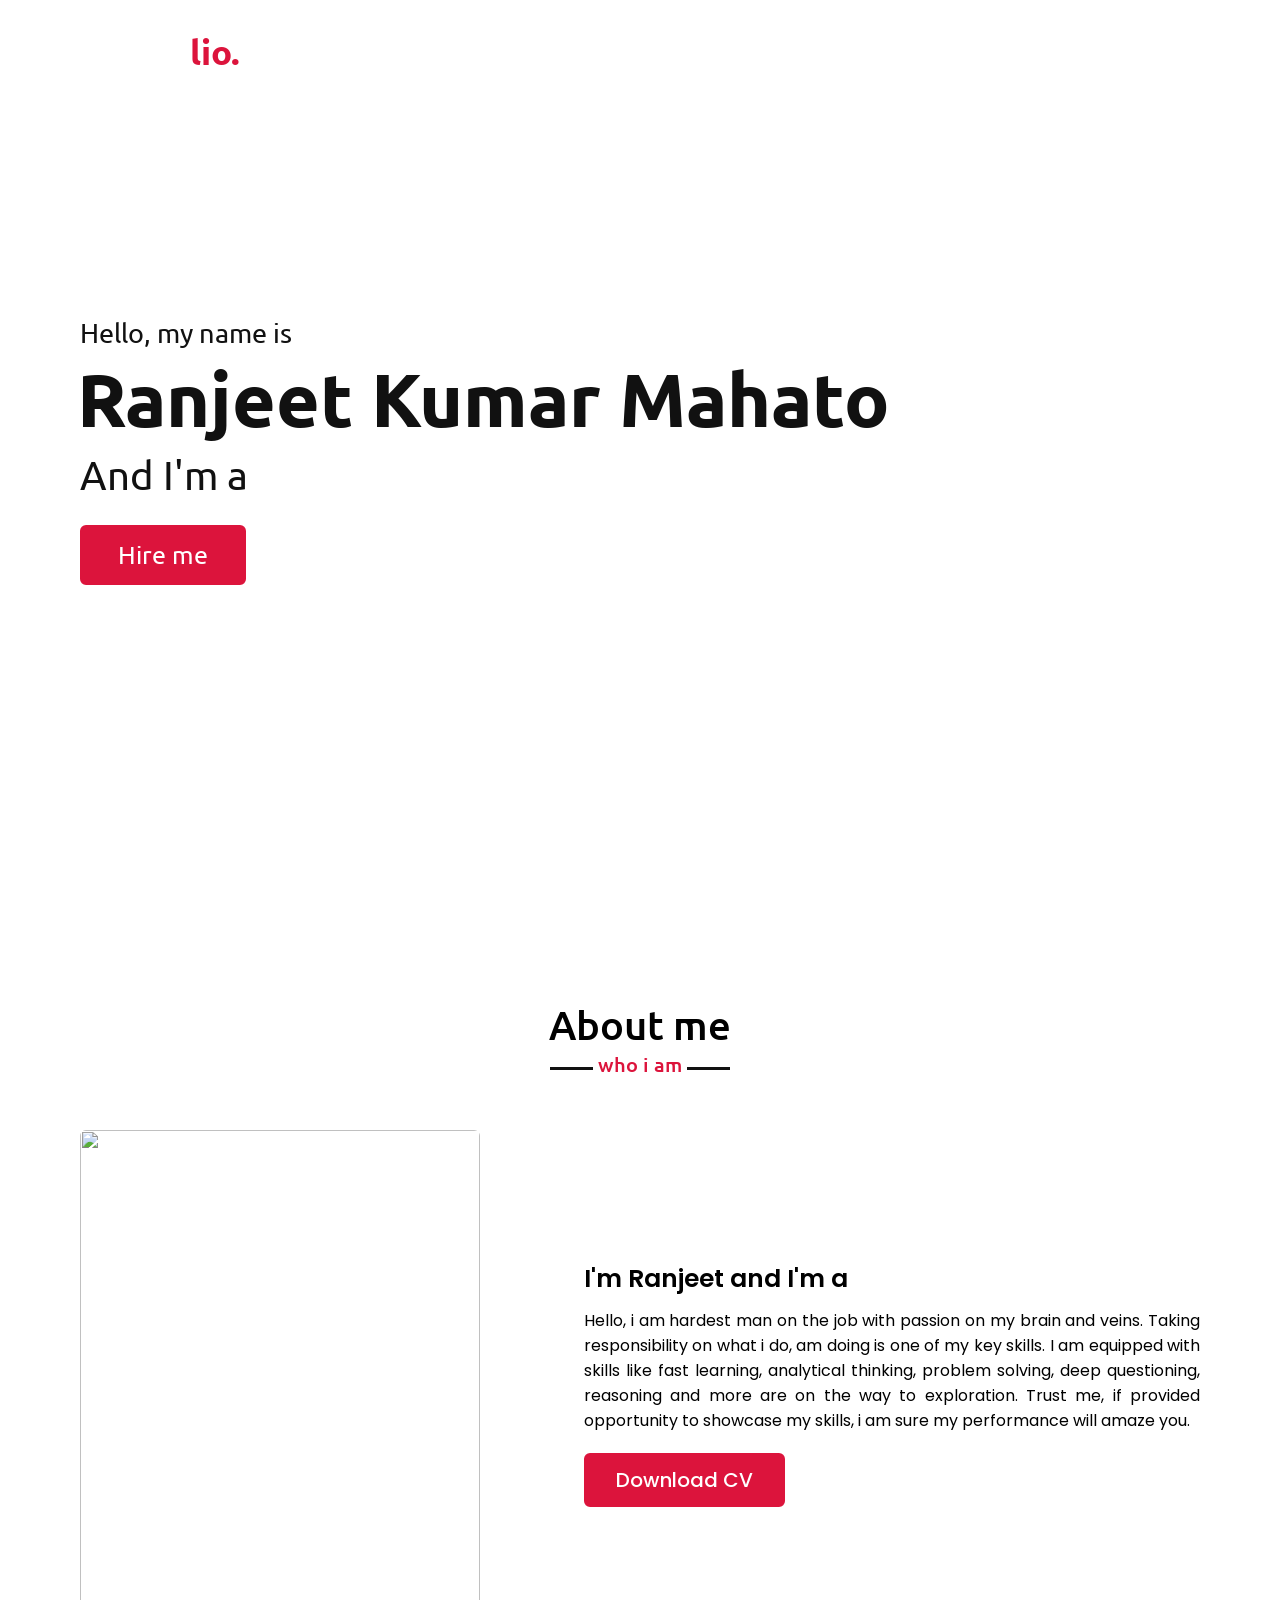
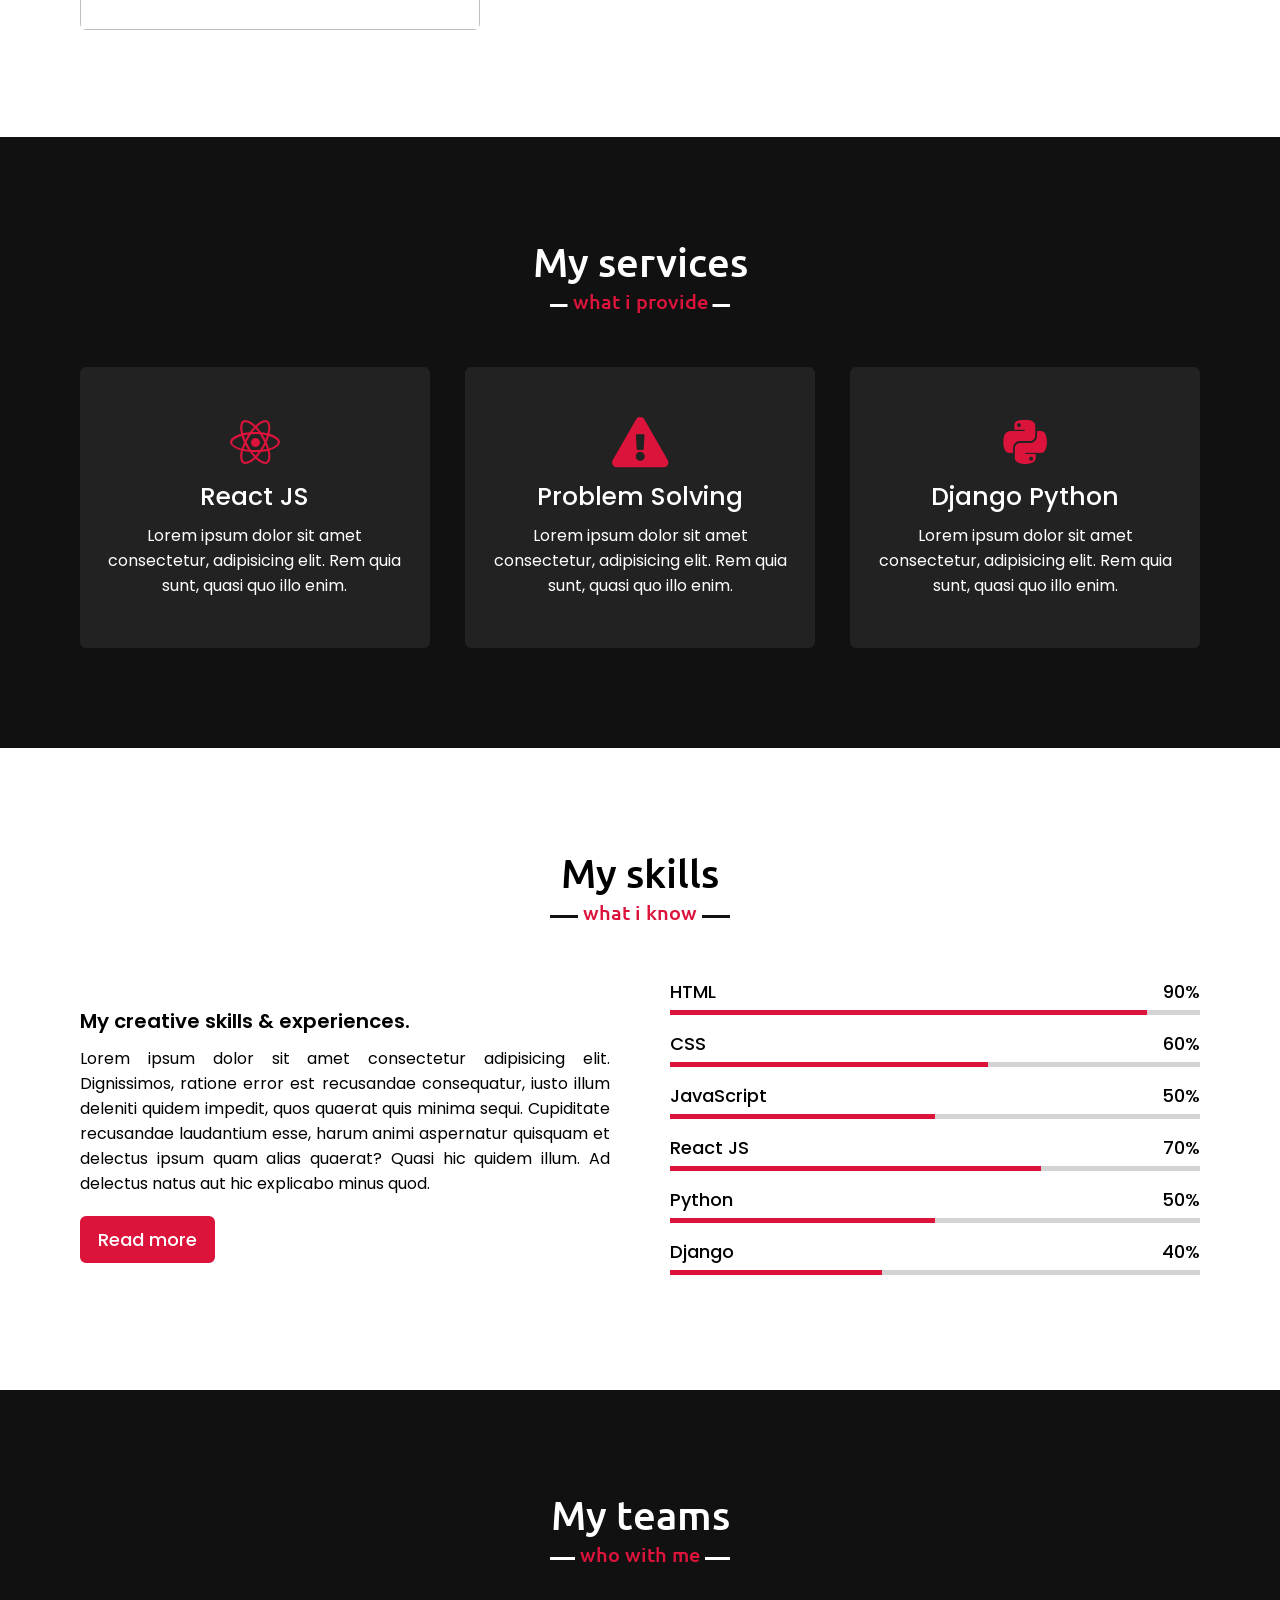
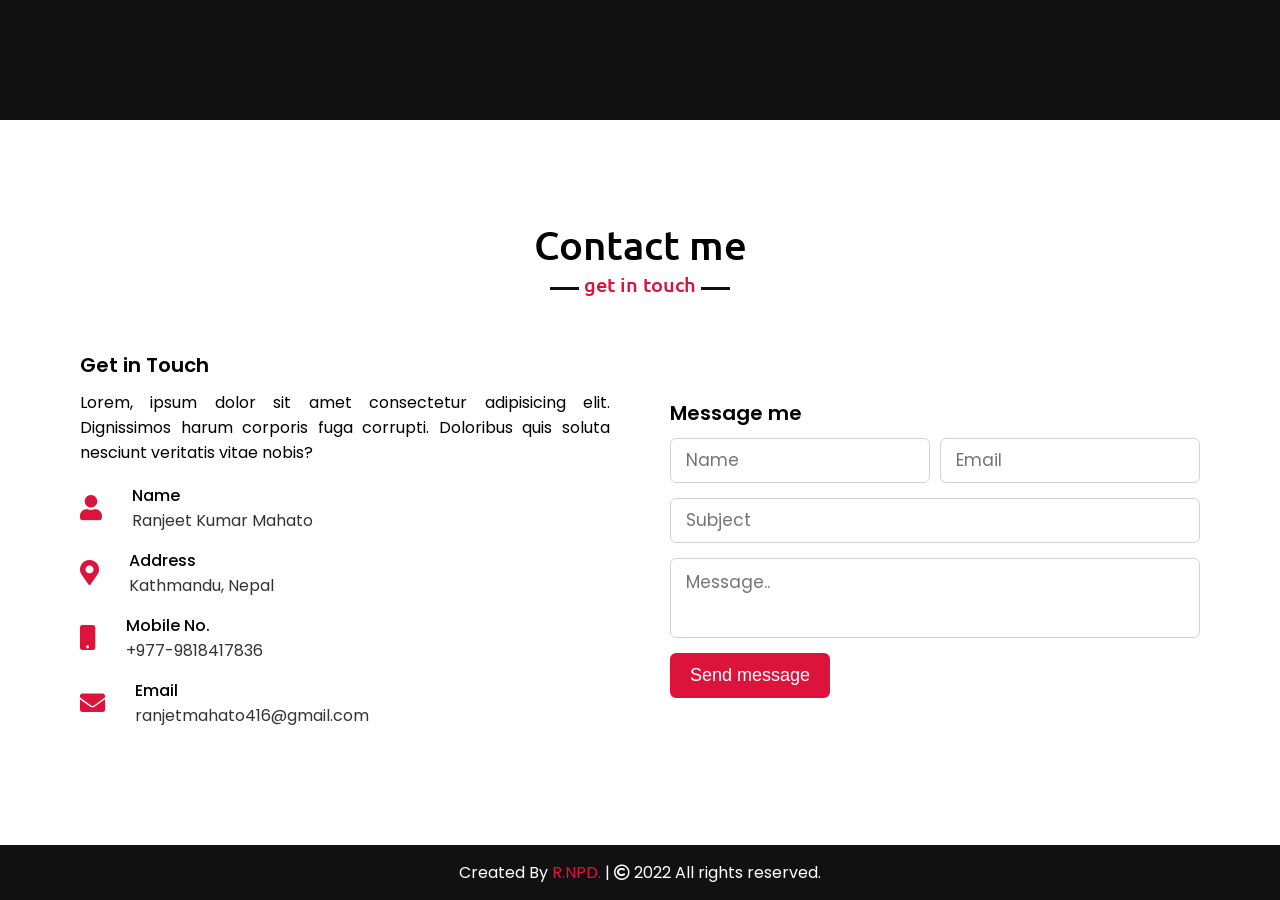
==== index.html @ 806d43e5 "Existing Files" ====
<!DOCTYPE html>
<!-- Created By CodingNepal -->
<html lang="en">
<head>
    <meta charset="UTF-8">
    <meta name="viewport" content="width=device-width, initial-scale=1.0">
    <title>Portfolio</title>
    <link rel="stylesheet" href="style.css">
    <link rel="stylesheet" href="https://cdnjs.cloudflare.com/ajax/libs/font-awesome/5.15.3/css/all.min.css"/>
    <script src="https://code.jquery.com/jquery-3.5.1.min.js"></script>
    <script src="https://cdnjs.cloudflare.com/ajax/libs/typed.js/2.0.11/typed.min.js"></script>
    <script src="https://cdnjs.cloudflare.com/ajax/libs/waypoints/4.0.1/jquery.waypoints.min.js"></script>
    <script src="https://cdnjs.cloudflare.com/ajax/libs/OwlCarousel2/2.3.4/owl.carousel.min.js"></script>
    <link rel="stylesheet" href="https://cdnjs.cloudflare.com/ajax/libs/OwlCarousel2/2.3.4/assets/owl.carousel.min.css"/>

</head>
<body>
    <div class="scroll-up-btn">
        <i class="fas fa-angle-up"></i>
    </div>
    <nav class="navbar">
        <div class="max-width">
            <div class="logo"><a href="#">Portfo<span>lio.</span></a></div>
            <ul class="menu">
                <li><a href="#home" class="menu-btn">Home</a></li>
                <li><a href="#about" class="menu-btn">About</a></li>
                <li><a href="#services" class="menu-btn">Services</a></li>
                <li><a href="#skills" class="menu-btn">Skills</a></li>
                <li><a href="#teams" class="menu-btn">Teams</a></li>
                <li><a href="#contact" class="menu-btn">Contact</a></li>
            </ul>
            <div class="menu-btn">
                <i class="fas fa-bars"></i>
            </div>
        </div>
    </nav>

    <!-- home section start -->
    <section class="home" id="home">
        <div class="max-width">
            <div class="home-content">
                <div class="text-1">Hello, my name is</div>
                <div class="text-2">Ranjeet Kumar Mahato</div>
                <div class="text-3">And I'm a <span class="typing"></span></div>
                <a href="#">Hire me</a>
            </div>
        </div>
    </section>

    <!-- about section start -->
    <section class="about" id="about">
        <div class="max-width">
            <h2 class="title">About me</h2>
            <div class="about-content">
                <div class="column left">
                    <img src="images/profile.JPG" alt="">
                </div>
                <div class="column right">
                    <div class="text">I'm Ranjeet and I'm a <span class="typing-2"></span></div>
                    <p>Hello, i am hardest man on the job with passion on my brain and veins. 
                       Taking responsibility on what i do, am doing is one of my key skills.
                       I am equipped with skills like fast learning, analytical thinking, problem solving, deep questioning, reasoning and more are on the way to exploration.
                       Trust me, if provided opportunity to showcase my skills, i am sure my performance will amaze you.  
                    </p>
                    <a href="#">Download CV</a>
                </div>
            </div>
        </div>
    </section>

    <!-- services section start -->
    <section class="services" id="services">
        <div class="max-width">
            <h2 class="title">My services</h2>
            <div class="serv-content">
                <div class="card">
                    <div class="box">
                        <i class="fab fa-react"></i>
                        <div class="text">React JS</div>
                        <p>Lorem ipsum dolor sit amet consectetur, adipisicing elit. Rem quia sunt, quasi quo illo enim.</p>
                    </div>
                </div>
                <div class="card">
                    <div class="box">
                        <i class="fas fa-exclamation-triangle"></i>
                        <div class="text">Problem Solving</div>
                        <p>Lorem ipsum dolor sit amet consectetur, adipisicing elit. Rem quia sunt, quasi quo illo enim.</p>
                    </div>
                </div>
                <div class="card">
                    <div class="box">
                        <i class="fab fa-python"></i>
                        <div class="text">Django Python</div>
                        <p>Lorem ipsum dolor sit amet consectetur, adipisicing elit. Rem quia sunt, quasi quo illo enim.</p>
                    </div>
                </div>
               </div>
            </div>
        </div>
    </section>

    <!-- skills section start -->
    <section class="skills" id="skills">
        <div class="max-width">
            <h2 class="title">My skills</h2>
            <div class="skills-content">
                <div class="column left">
                    <div class="text">My creative skills & experiences.</div>
                    <p>Lorem ipsum dolor sit amet consectetur adipisicing elit. Dignissimos, ratione error est recusandae consequatur, iusto illum deleniti quidem impedit, quos quaerat quis minima sequi. Cupiditate recusandae laudantium esse, harum animi aspernatur quisquam et delectus ipsum quam alias quaerat? Quasi hic quidem illum. Ad delectus natus aut hic explicabo minus quod.</p>
                    <a href="#">Read more</a>
                </div>
                <div class="column right">
                    <div class="bars">
                        <div class="info">
                            <span>HTML</span>
                            <span>90%</span>
                        </div>
                        <div class="line html"></div>
                    </div>
                    <div class="bars">
                        <div class="info">
                            <span>CSS</span>
                            <span>60%</span>
                        </div>
                        <div class="line css"></div>
                    </div>
                    <div class="bars">
                        <div class="info">
                            <span>JavaScript</span>
                            <span>50%</span>
                        </div>
                        <div class="line js"></div>
                    </div>
                    <div class="bars">
                        <div class="info">
                            <span>React JS</span>
                            <span>70%</span>
                        </div>
                        <div class="line react"></div>
                    </div>
                    <div class="bars">
                        <div class="info">
                            <span>Python</span>
                            <span>50%</span>
                        </div>
                        <div class="line python"></div>
                    </div>
                    <div class="bars">
                        <div class="info">
                            <span>Django</span>
                            <span>40%</span>
                        </div>
                        <div class="line django"></div>
                    </div>
                </div>
            </div>
        </div>
    </section>

    <!-- teams section start -->
    <section class="teams" id="teams">
        <div class="max-width">
            <h2 class="title">My teams</h2>
            <div class="carousel owl-carousel">
                <div class="card">
                    <div class="box">
                        <img src="images/parashar.JPG" alt="">
                        <div class="text">Parashar Baral</div>
                        <p>Lorem ipsum dolor sit amet consectetur adipisicing elit.</p>
                    </div>
                </div>
                <div class="card">
                    <div class="box">
                        <img src="images/anjal.JPG" alt="">
                        <div class="text">Anjal Thapa</div>
                        <p>Lorem ipsum dolor sit amet consectetur adipisicing elit.</p>
                    </div>
                </div>
                <div class="card">
                    <div class="box">
                        <img src="images/tiku.JPG" alt="">
                        <div class="text">Tikaram Acharya</div>
                        <p>Lorem ipsum dolor sit amet consectetur adipisicing elit.</p>
                    </div>
                </div>
                <div class="card">
                    <div class="box">
                        <img src="images/rajish.JPG" alt="">
                        <div class="text">Rajish Maharjan</div>
                        <p>Lorem ipsum dolor sit amet consectetur adipisicing elit.</p>
                    </div>
                </div>
                <div class="card">
                    <div class="box">
                        <img src="images/ashmita.png" alt="">
                        <div class="text">Ashmita Thapa</div>
                        <p>Lorem ipsum dolor sit amet consectetur adipisicing elit.</p>
                    </div>
                </div>
                <div class="card">
                    <div class="box">
                        <img src="images/sabina.JPG" alt="">
                        <div class="text">Sabina Kumari Karki</div>
                        <p>Lorem ipsum dolor sit amet consectetur adipisicing elit.</p>
                    </div>
                </div>
                <div class="card">
                    <div class="box">
                        <img src="images/rishek.PNG" alt="">
                        <div class="text">Rishek pandey</div>
                        <p>Lorem ipsum dolor sit amet consectetur adipisicing elit.</p>
                    </div>
                </div>
                <div class="card">
                    <div class="box">
                        <img src="images/prashant.jpg" alt="">
                        <div class="text">Prashant Shrestha</div>
                        <p>Lorem ipsum dolor sit amet consectetur adipisicing elit.</p>
                    </div>
                </div>
            </div>
        </div>
    </section>

    <!-- contact section start -->
    <section class="contact" id="contact">
        <div class="max-width">
            <h2 class="title">Contact me</h2>
            <div class="contact-content">
                <div class="column left">
                    <div class="text">Get in Touch</div>
                    <p>Lorem, ipsum dolor sit amet consectetur adipisicing elit. Dignissimos harum corporis fuga corrupti. Doloribus quis soluta nesciunt veritatis vitae nobis?</p>
                    <div class="icons">
                        <div class="row">
                            <i class="fas fa-user"></i>
                            <div class="info">
                                <div class="head">Name</div>
                                <div class="sub-title">Ranjeet Kumar Mahato</div>
                            </div>
                        </div>
                        <div class="row">
                            <i class="fas fa-map-marker-alt"></i>
                            <div class="info">
                                <div class="head">Address</div>
                                <div class="sub-title">Kathmandu, Nepal</div>
                            </div>
                        </div>
                        <div class="row">
                            <i class="fas fa-mobile"></i>
                            <div class="info">
                                <div class="head">Mobile No.</div>
                                <div class="sub-title">+977-9818417836</div>
                            </div>
                        </div>
                        <div class="row">
                            <i class="fas fa-envelope"></i>
                            <div class="info">
                                <div class="head">Email</div>
                                <div class="sub-title">ranjetmahato416@gmail.com</div>
                            </div>
                        </div>
                    </div>
                </div>
                <div class="column right">
                    <div class="text">Message me</div>
                    <form action="#">
                        <div class="fields">
                            <div class="field name">
                                <input type="text" placeholder="Name" required>
                            </div>
                            <div class="field email">
                                <input type="email" placeholder="Email" required>
                            </div>
                        </div>
                        <div class="field">
                            <input type="text" placeholder="Subject" required>
                        </div>
                        <div class="field textarea">
                            <textarea cols="30" rows="10" placeholder="Message.." required></textarea>
                        </div>
                        <div class="button-area">
                            <button type="submit">Send message</button>
                        </div>
                    </form>
                </div>
            </div>
        </div>
    </section>

    <!-- footer section start -->
    <footer>
        <span>Created By <a href="https://github.com/ranjetmahato416?tab=repositories">R.NPD.</a> | <span class="far fa-copyright"></span> 2022 All rights reserved.</span>
    </footer>

    <script src="script.js"></script>
</body>
</html>
---- style.css ----
/*  import google fonts */
@import url('https://fonts.googleapis.com/css2?family=Poppins:wght@400;500;600;700&family=Ubuntu:wght@400;500;700&display=swap');

*{
    margin: 0;
    padding: 0;
    box-sizing: border-box;
    text-decoration: none;
}
html{
    scroll-behavior: smooth;
}

/* custom scroll bar */
::-webkit-scrollbar {
    width: 10px;
}
::-webkit-scrollbar-track {
    background: #f1f1f1;
}
::-webkit-scrollbar-thumb {
    background: #888;
}

::-webkit-scrollbar-thumb:hover {
    background: #555;
}

/* all similar content styling codes */
section{
    padding: 100px 0;
}
.max-width{
    max-width: 1300px;
    padding: 0 80px;
    margin: auto;
}
.about, .services, .skills, .teams, .contact, footer{
    font-family: 'Poppins', sans-serif;
}
.about .about-content,
.services .serv-content,
.skills .skills-content,
.contact .contact-content{
    display: flex;
    flex-wrap: wrap;
    align-items: center;
    justify-content: space-between;
}
section .title{
    position: relative;
    text-align: center;
    font-size: 40px;
    font-weight: 500;
    margin-bottom: 60px;
    padding-bottom: 20px;
    font-family: 'Ubuntu', sans-serif;
}
section .title::before{
    content: "";
    position: absolute;
    bottom: 0px;
    left: 50%;
    width: 180px;
    height: 3px;
    background: #111;
    transform: translateX(-50%);
}
section .title::after{
    position: absolute;
    bottom: -8px;
    left: 50%;
    font-size: 20px;
    color: crimson;
    padding: 0 5px;
    background: #fff;
    transform: translateX(-50%);
}

/* navbar styling */
.navbar{
    position: fixed;
    width: 100%;
    z-index: 999;
    padding: 30px 0;
    font-family: 'Ubuntu', sans-serif;
    transition: all 0.3s ease;
}
.navbar.sticky{
    padding: 15px 0;
    background: crimson;
}
.navbar .max-width{
    display: flex;
    align-items: center;
    justify-content: space-between;
}
.navbar .logo a{
    color: #fff;
    font-size: 35px;
    font-weight: 600;
}
.navbar .logo a span{
    color: crimson;
    transition: all 0.3s ease;
}
.navbar.sticky .logo a span{
    color: #fff;
}
.navbar .menu li{
    list-style: none;
    display: inline-block;
}
.navbar .menu li a{
    display: block;
    color: #fff;
    font-size: 18px;
    font-weight: 500;
    margin-left: 25px;
    transition: color 0.3s ease;
}
.navbar .menu li a:hover{
    color: crimson;
}
.navbar.sticky .menu li a:hover{
    color: #fff;
}

/* menu btn styling */
.menu-btn{
    color: #fff;
    font-size: 23px;
    cursor: pointer;
    display: none;
}
.scroll-up-btn{
    position: fixed;
    height: 45px;
    width: 42px;
    background: crimson;
    right: 30px;
    bottom: 10px;
    text-align: center;
    line-height: 45px;
    color: #fff;
    z-index: 9999;
    font-size: 30px;
    border-radius: 6px;
    border-bottom-width: 2px;
    cursor: pointer;
    opacity: 0;
    pointer-events: none;
    transition: all 0.3s ease;
}
.scroll-up-btn.show{
    bottom: 30px;
    opacity: 1;
    pointer-events: auto;
}
.scroll-up-btn:hover{
    filter: brightness(90%);
}


/* home section styling */
.home{
    display: flex;
    background: url("images/cover.jpg") no-repeat center;
    height: 100vh;
    color: #fff;
    min-height: 500px;
    background-size: cover;
    background-attachment: fixed;
    font-family: 'Ubuntu', sans-serif;
}
.home .max-width{
  width: 100%;
  display: flex;
}
.home .max-width .row{
  margin-right: 0;
}
.home .home-content .text-1{
    font-size: 27px;
    color: #111;
}
.home .home-content .text-2{
    font-size: 75px;
    font-weight: 600;
    margin-left: -3px;
    color: #111;
}
.home .home-content .text-3{
    font-size: 40px;
    margin: 5px 0;
    color: #111;
}
.home .home-content .text-3 span{
    color: crimson;
    font-weight: 500;
}
.home .home-content a{
    display: inline-block;
    background: crimson;
    color: #fff;
    font-size: 25px;
    padding: 12px 36px;
    margin-top: 20px;
    font-weight: 400;
    border-radius: 6px;
    border: 2px solid crimson;
    transition: all 0.3s ease;
}
.home .home-content a:hover{
    color: crimson;
    background: none;
}

/* about section styling */
.about .title::after{
    content: "who i am";
}
.about .about-content .left{
    width: 45%;
}
.about .about-content .left img{
    height: 500px;
    width: 400px;
    object-fit: cover;
    border-radius: 6px;
}
.about .about-content .right{
    width: 55%;
}
.about .about-content .right .text{
    font-size: 25px;
    font-weight: 600;
    margin-bottom: 10px;
}
.about .about-content .right .text span{
    color: crimson;
}
.about .about-content .right p{
    text-align: justify;
}
.about .about-content .right a{
    display: inline-block;
    background: crimson;
    color: #fff;
    font-size: 20px;
    font-weight: 500;
    padding: 10px 30px;
    margin-top: 20px;
    border-radius: 6px;
    border: 2px solid crimson;
    transition: all 0.3s ease;
}
.about .about-content .right a:hover{
    color: crimson;
    background: none;
}

/* services section styling */
.services, .teams{
    color:#fff;
    background: #111;
}
.services .title::before,
.teams .title::before{
    background: #fff;
}
.services .title::after,
.teams .title::after{
    background: #111;
    content: "what i provide";
}
.services .serv-content .card{
    width: calc(33% - 20px);
    background: #222;
    text-align: center;
    border-radius: 6px;
    padding: 50px 25px;
    cursor: pointer;
    transition: all 0.3s ease;
}
.services .serv-content .card:hover{
    background: crimson;
}
.services .serv-content .card .box{
    transition: all 0.3s ease;
}
.services .serv-content .card:hover .box{
    transform: scale(1.05);
}
.services .serv-content .card i{
    font-size: 50px;
    color: crimson;
    transition: color 0.3s ease;
}
.services .serv-content .card:hover i{
    color: #fff;
}
.services .serv-content .card .text{
    font-size: 25px;
    font-weight: 500;
    margin: 10px 0 7px 0;
}

/* skills section styling */

.skills .title::after{
    content: "what i know";
}
.skills .skills-content .column{
    width: calc(50% - 30px);
}
.skills .skills-content .left .text{
    font-size: 20px;
    font-weight: 600;
    margin-bottom: 10px;
}
.skills .skills-content .left p{
    text-align: justify;
}
.skills .skills-content .left a{
    display: inline-block;
    background: crimson;
    color: #fff;
    font-size: 18px;
    font-weight: 500;
    padding: 8px 16px;
    margin-top: 20px;
    border-radius: 6px;
    border: 2px solid crimson;
    transition: all 0.3s ease;
}
.skills .skills-content .left a:hover{
    color: crimson;
    background: none;
}
.skills .skills-content .right .bars{
    margin-bottom: 15px;
}
.skills .skills-content .right .info{
    display: flex;
    margin-bottom: 5px;
    align-items: center;
    justify-content: space-between;
}
.skills .skills-content .right span{
    font-weight: 500;
    font-size: 18px;
}
.skills .skills-content .right .line{
    height: 5px;
    width: 100%;
    background: lightgrey;
    position: relative;
}
.skills .skills-content .right .line::before{
    content: "";
    position: absolute;
    height: 100%;
    left: 0;
    top: 0;
    background: crimson;
}
.skills-content .right .html::before{
    width: 90%;
}
.skills-content .right .css::before{
    width: 60%;
}
.skills-content .right .js::before{
    width: 50%;
}
.skills-content .right .react::before{
    width: 70%;
}
.skills-content .right .python::before{
    width: 50%;
}
.skills-content .right .django::before{
    width: 40%;
}

/* teams section styling */
.teams .title::after{
    content: "who with me";
}
.teams .carousel .card{
    background: #222;
    border-radius: 6px;
    padding: 25px 35px;
    text-align: center;
    overflow: hidden;
    transition: all 0.3s ease;
}
.teams .carousel .card:hover{
    background: crimson;
}
.teams .carousel .card .box{
    display: flex;
    flex-direction: column;
    align-items: center;
    justify-content: center;
    transition: all 0.3s ease;
}
.teams .carousel .card:hover .box{
    transform: scale(1.05);
}
.teams .carousel .card .text{
    font-size: 25px;
    font-weight: 500;
    margin: 10px 0 7px 0;
}
.teams .carousel .card img{
    height: 150px;
    width: 150px;
    object-fit: cover;
    border-radius: 50%;
    border: 5px solid crimson;
    transition: all 0.3s ease;
}
.teams .carousel .card:hover img{
    border-color: #fff;
}
.owl-dots{
    text-align: center;
    margin-top: 20px;
}
.owl-dot{
    height: 13px;
    width: 13px;
    margin: 0 5px;
    outline: none!important;
    border-radius: 50%;
    border: 2px solid crimson!important;
    transition: all 0.3s ease;
}
.owl-dot.active{
    width: 35px;
    border-radius: 14px;
}
.owl-dot.active,
.owl-dot:hover{
    background: crimson!important;
}

/* contact section styling */
.contact .title::after{
    content: "get in touch";
}
.contact .contact-content .column{
    width: calc(50% - 30px);
}
.contact .contact-content .text{
    font-size: 20px;
    font-weight: 600;
    margin-bottom: 10px;
}
.contact .contact-content .left p{
    text-align: justify;
}
.contact .contact-content .left .icons{
    margin: 10px 0;
}
.contact .contact-content .row{
    display: flex;
    height: 65px;
    align-items: center;
}
.contact .contact-content .row .info{
    margin-left: 30px;
}
.contact .contact-content .row i{
    font-size: 25px;
    color: crimson;
}
.contact .contact-content .info .head{
    font-weight: 500;
}
.contact .contact-content .info .sub-title{
    color: #333;
}
.contact .right form .fields{
    display: flex;
}
.contact .right form .field,
.contact .right form .fields .field{
    height: 45px;
    width: 100%;
    margin-bottom: 15px;
}
.contact .right form .textarea{
    height: 80px;
    width: 100%;
}
.contact .right form .name{
    margin-right: 10px;
}
.contact .right form .field input,
.contact .right form .textarea textarea{
    height: 100%;
    width: 100%;
    border: 1px solid lightgrey;
    border-radius: 6px;
    outline: none;
    padding: 0 15px;
    font-size: 17px;
    font-family: 'Poppins', sans-serif;
    transition: all 0.3s ease;
}
.contact .right form .field input:focus,
.contact .right form .textarea textarea:focus{
    border-color: #b3b3b3;
}
.contact .right form .textarea textarea{
  padding-top: 10px;
  resize: none;
}
.contact .right form .button-area{
  display: flex;
  align-items: center;
}
.right form .button-area button{
  color: #fff;
  display: block;
  width: 160px!important;
  height: 45px;
  outline: none;
  font-size: 18px;
  font-weight: 500;
  border-radius: 6px;
  cursor: pointer;
  flex-wrap: nowrap;
  background: crimson;
  border: 2px solid crimson;
  transition: all 0.3s ease;
}
.right form .button-area button:hover{
  color: crimson;
  background: none;
}
/* footer section styling */
footer{
    background: #111;
    padding: 15px 23px;
    color: #fff;
    text-align: center;
}
footer span a{
    color: crimson;
    text-decoration: none;
}
footer span a:hover{
    text-decoration: underline;
}


/* responsive media query start */
@media (max-width: 1104px) {
    .about .about-content .left img{
        height: 350px;
        width: 350px;
    }
}

@media (max-width: 991px) {
    .max-width{
        padding: 0 50px;
    }
}
@media (max-width: 947px){
    .menu-btn{
        display: block;
        z-index: 999;
    }
    .menu-btn i.active:before{
        content: "\f00d";
    }
    .navbar .menu{
        position: fixed;
        height: 100vh;
        width: 100%;
        left: -100%;
        top: 0;
        background: #111;
        text-align: center;
        padding-top: 80px;
        transition: all 0.3s ease;
    }
    .navbar .menu.active{
        left: 0;
    }
    .navbar .menu li{
        display: block;
    }
    .navbar .menu li a{
        display: inline-block;
        margin: 20px 0;
        font-size: 25px;
    }
    .home .home-content .text-2{
        font-size: 70px;
    }
    .home .home-content .text-3{
        font-size: 35px;
    }
    .home .home-content a{
        font-size: 23px;
        padding: 10px 30px;
    }
    .max-width{
        max-width: 930px;
    }
    .about .about-content .column{
        width: 100%;
    }
    .about .about-content .left{
        display: flex;
        justify-content: center;
        margin: 0 auto 60px;
    }
    .about .about-content .right{
        flex: 100%;
    }
    .services .serv-content .card{
        width: calc(50% - 10px);
        margin-bottom: 20px;
    }
    .skills .skills-content .column,
    .contact .contact-content .column{
        width: 100%;
        margin-bottom: 35px;
    }
}

@media (max-width: 690px) {
    .max-width{
        padding: 0 23px;
    }
    .home .home-content .text-2{
        font-size: 60px;
    }
    .home .home-content .text-3{
        font-size: 32px;
    }
    .home .home-content a{
        font-size: 20px;
    }
    .services .serv-content .card{
        width: 100%;
    }
}

@media (max-width: 500px) {
    .home .home-content .text-2{
        font-size: 50px;
    }
    .home .home-content .text-3{
        font-size: 27px;
    }
    .about .about-content .right .text,
    .skills .skills-content .left .text{
        font-size: 19px;
    }
    .contact .right form .fields{
        flex-direction: column;
    }
    .contact .right form .name,
    .contact .right form .email{
        margin: 0;
    }
    .right form .error-box{
       width: 150px;
    }
    .scroll-up-btn{
        right: 15px;
        bottom: 15px;
        height: 38px;
        width: 35px;
        font-size: 23px;
        line-height: 38px;
    }
}
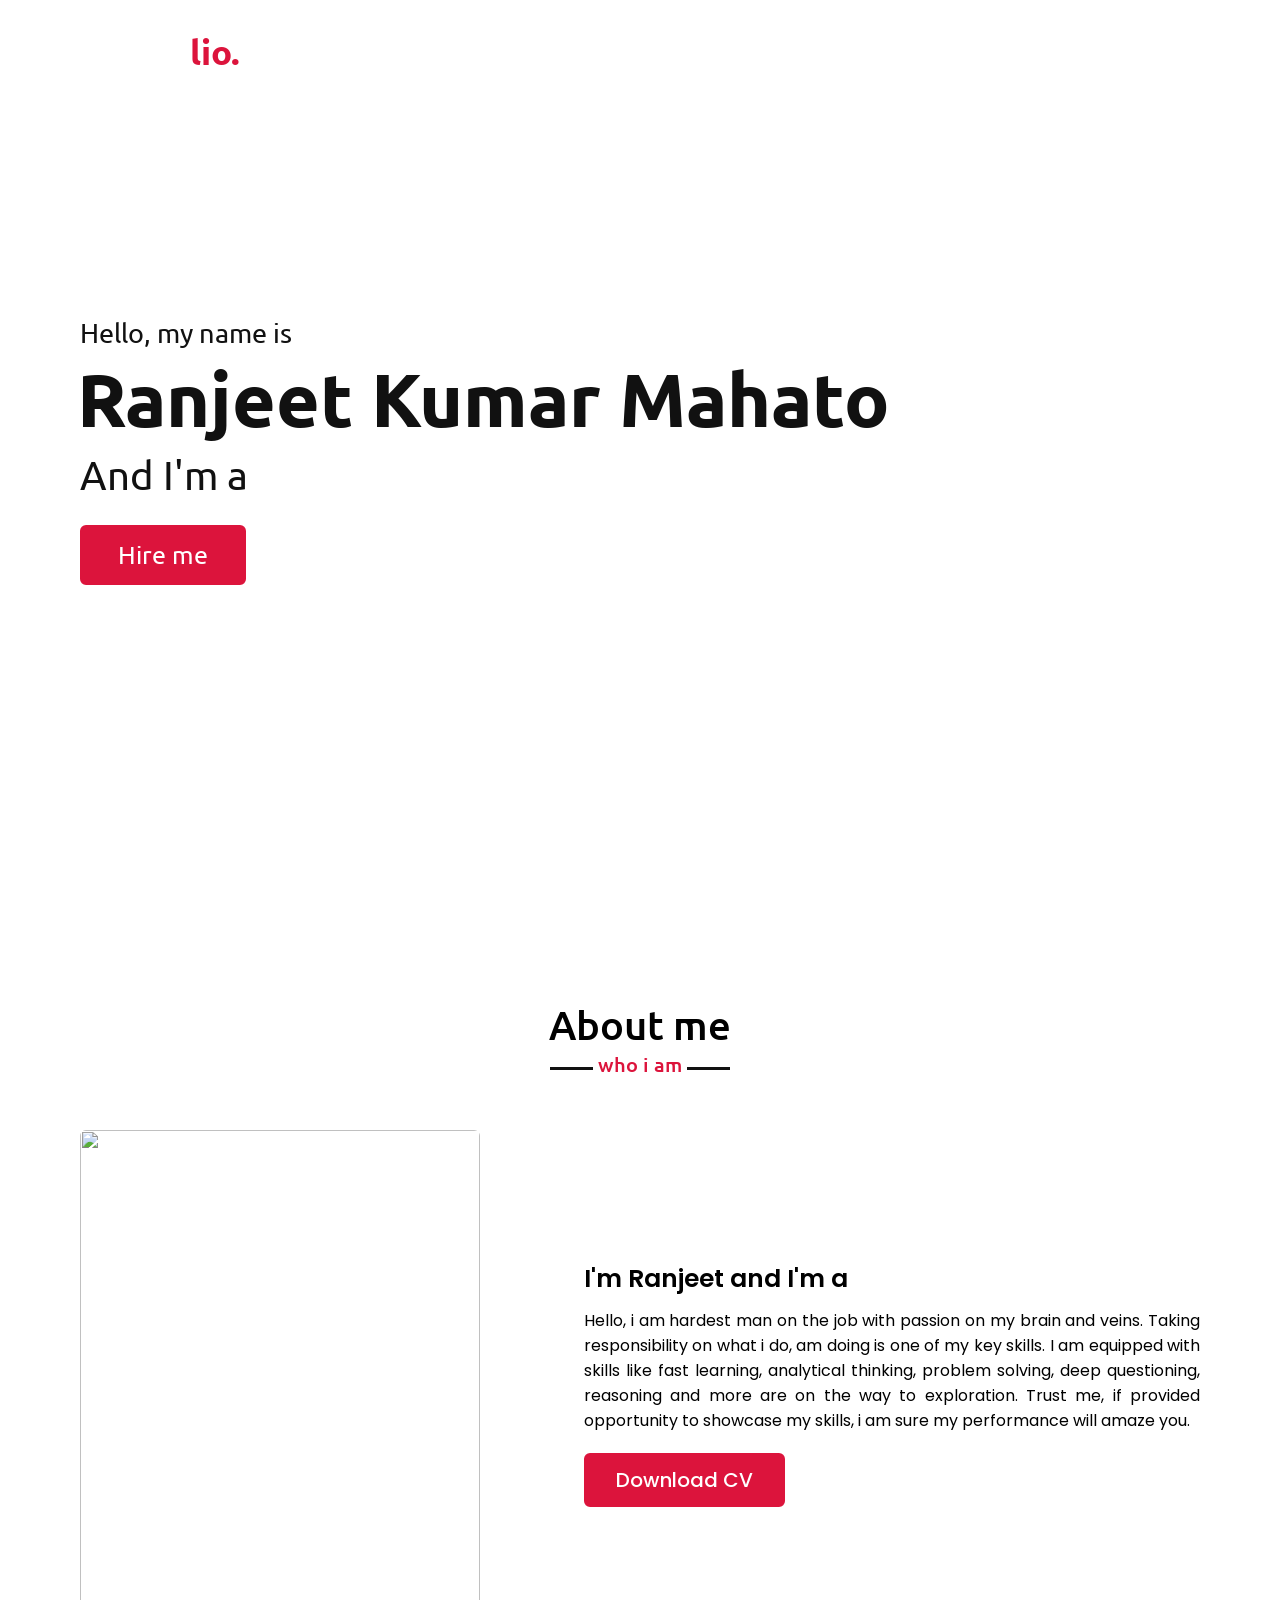
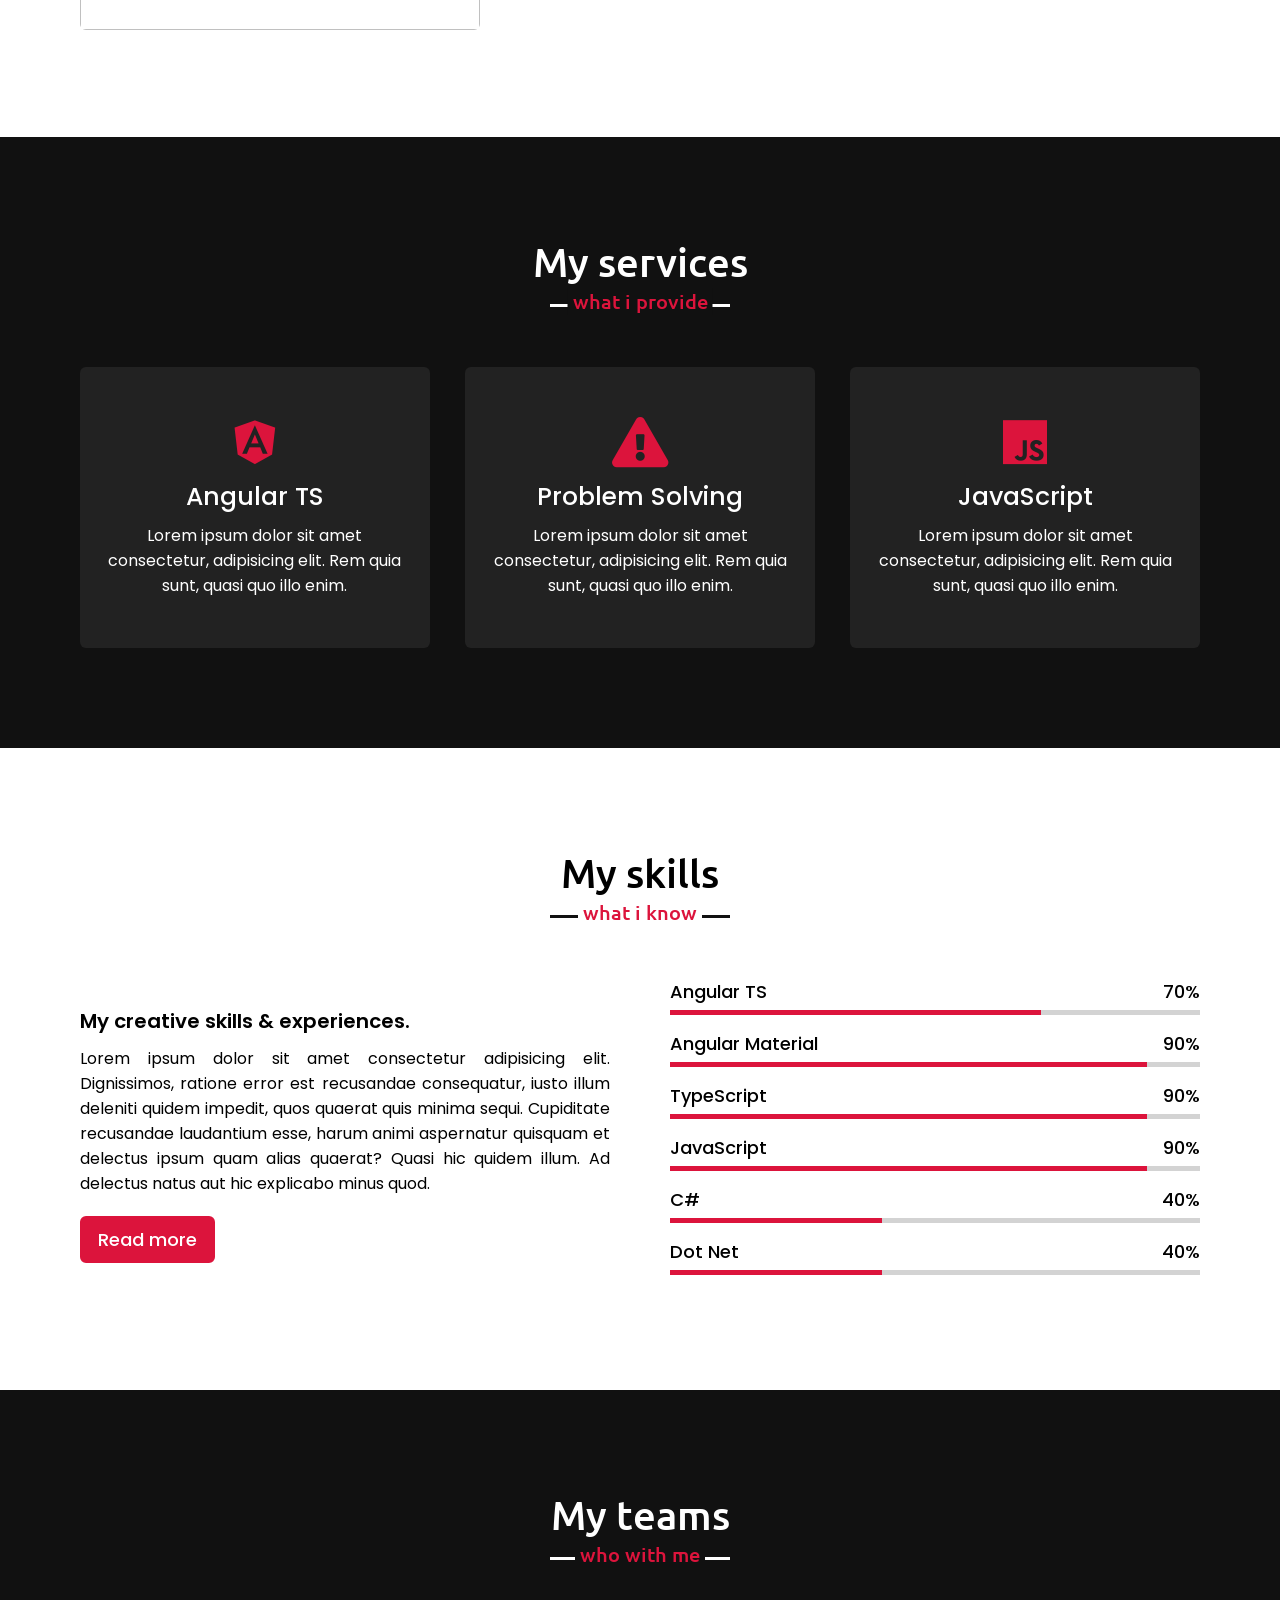
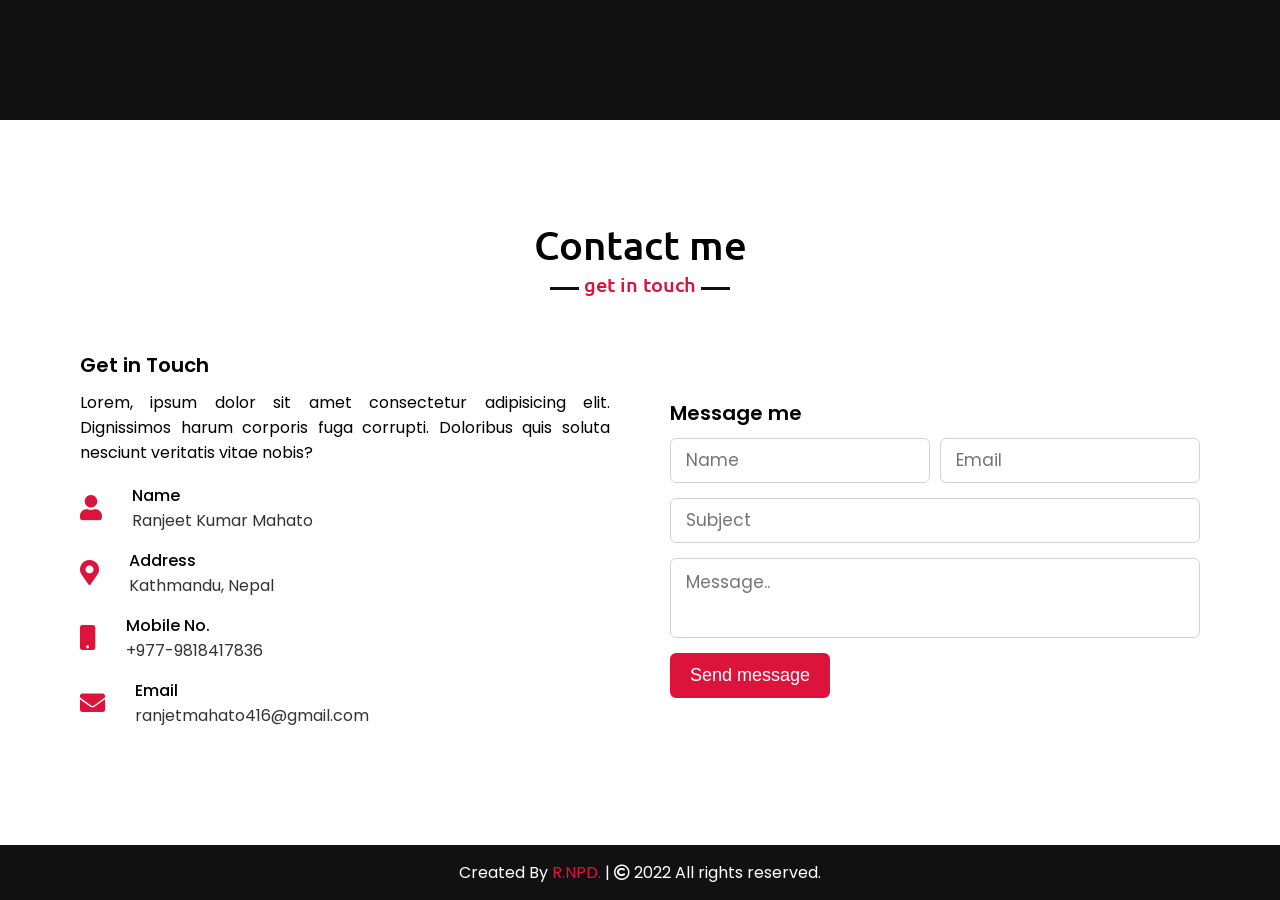
==== commit 0b24ed2e: "portfolio update" ====
--- a/index.html
+++ b/index.html
@@ -4,7 +4,7 @@
 <head>
     <meta charset="UTF-8">
     <meta name="viewport" content="width=device-width, initial-scale=1.0">
-    <title>Portfolio</title>
+    <title>R.NPd. Portfolio</title>
     <link rel="stylesheet" href="style.css">
     <link rel="stylesheet" href="https://cdnjs.cloudflare.com/ajax/libs/font-awesome/5.15.3/css/all.min.css"/>
     <script src="https://code.jquery.com/jquery-3.5.1.min.js"></script>
@@ -42,7 +42,7 @@
                 <div class="text-1">Hello, my name is</div>
                 <div class="text-2">Ranjeet Kumar Mahato</div>
                 <div class="text-3">And I'm a <span class="typing"></span></div>
-                <a href="#">Hire me</a>
+                <a href="https://drive.google.com/file/d/1w7AjI6VgvgHs9LXAgSKtpB4xrnF9N8CE/view?usp=drive_link">Hire me</a>
             </div>
         </div>
     </section>
@@ -62,7 +62,7 @@
                        I am equipped with skills like fast learning, analytical thinking, problem solving, deep questioning, reasoning and more are on the way to exploration.
                        Trust me, if provided opportunity to showcase my skills, i am sure my performance will amaze you.  
                     </p>
-                    <a href="#">Download CV</a>
+                    <a href="https://drive.google.com/file/d/1w7AjI6VgvgHs9LXAgSKtpB4xrnF9N8CE/view?usp=drive_link">Download CV</a>
                 </div>
             </div>
         </div>
@@ -75,8 +75,8 @@
             <div class="serv-content">
                 <div class="card">
                     <div class="box">
-                        <i class="fab fa-react"></i>
-                        <div class="text">React JS</div>
+                        <i class="fab fa-angular"></i>
+                        <div class="text">Angular TS</div>
                         <p>Lorem ipsum dolor sit amet consectetur, adipisicing elit. Rem quia sunt, quasi quo illo enim.</p>
                     </div>
                 </div>
@@ -89,8 +89,8 @@
                 </div>
                 <div class="card">
                     <div class="box">
-                        <i class="fab fa-python"></i>
-                        <div class="text">Django Python</div>
+                        <i class="fab fa-js"></i>
+                        <div class="text">JavaScript</div>
                         <p>Lorem ipsum dolor sit amet consectetur, adipisicing elit. Rem quia sunt, quasi quo illo enim.</p>
                     </div>
                 </div>
@@ -111,46 +111,46 @@
                 </div>
                 <div class="column right">
                     <div class="bars">
-                        <div class="info">
-                            <span>HTML</span>
+                        <div class="bars">
+                            <div class="info">
+                                <span>Angular TS</span>
+                                <span>70%</span>
+                            </div>
+                            <div class="line angular"></div>
+                        </div>
+                        <div class="info">
+                            <span>Angular Material</span>
                             <span>90%</span>
                         </div>
                         <div class="line html"></div>
                     </div>
                     <div class="bars">
                         <div class="info">
-                            <span>CSS</span>
-                            <span>60%</span>
-                        </div>
-                        <div class="line css"></div>
+                            <span>TypeScript</span>
+                            <span>90%</span>
+                        </div>
+                        <div class="line html"></div>
                     </div>
                     <div class="bars">
                         <div class="info">
                             <span>JavaScript</span>
-                            <span>50%</span>
-                        </div>
-                        <div class="line js"></div>
-                    </div>
-                    <div class="bars">
-                        <div class="info">
-                            <span>React JS</span>
-                            <span>70%</span>
-                        </div>
-                        <div class="line react"></div>
-                    </div>
-                    <div class="bars">
-                        <div class="info">
-                            <span>Python</span>
-                            <span>50%</span>
-                        </div>
-                        <div class="line python"></div>
-                    </div>
-                    <div class="bars">
-                        <div class="info">
-                            <span>Django</span>
+                            <span>90%</span>
+                        </div>
+                        <div class="line html"></div>
+                    </div>
+                    <div class="bars">
+                        <div class="info">
+                            <span>C#</span>
                             <span>40%</span>
                         </div>
-                        <div class="line django"></div>
+                        <div class="line csharp"></div>
+                    </div>
+                    <div class="bars">
+                        <div class="info">
+                            <span>Dot Net</span>
+                            <span>40%</span>
+                        </div>
+                        <div class="line csharp"></div>
                     </div>
                 </div>
             </div>
--- a/style.css
+++ b/style.css
@@ -374,13 +374,13 @@
 .skills-content .right .js::before{
     width: 50%;
 }
-.skills-content .right .react::before{
+.skills-content .right .angular::before{
     width: 70%;
 }
-.skills-content .right .python::before{
-    width: 50%;
-}
-.skills-content .right .django::before{
+.skills-content .right .tailwind::before{
+    width: 80%;
+}
+.skills-content .right .csharp::before{
     width: 40%;
 }
 
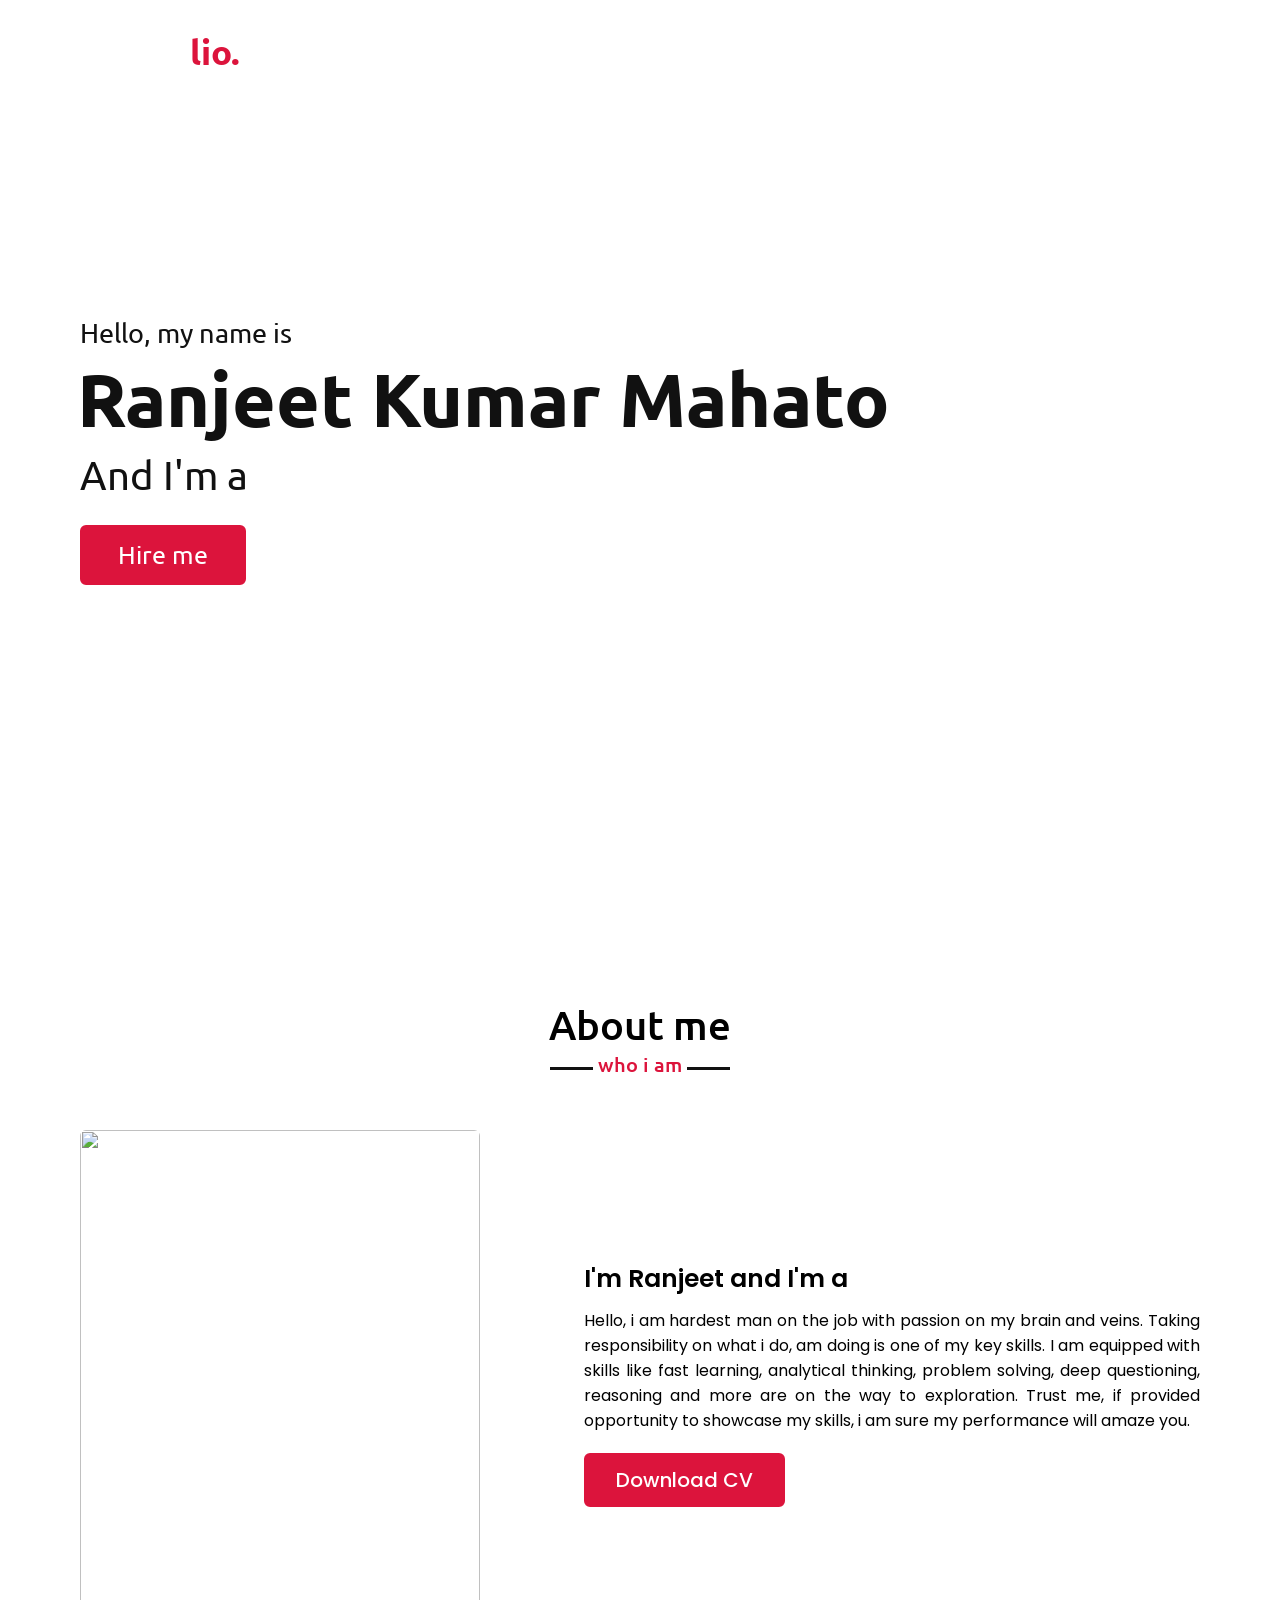
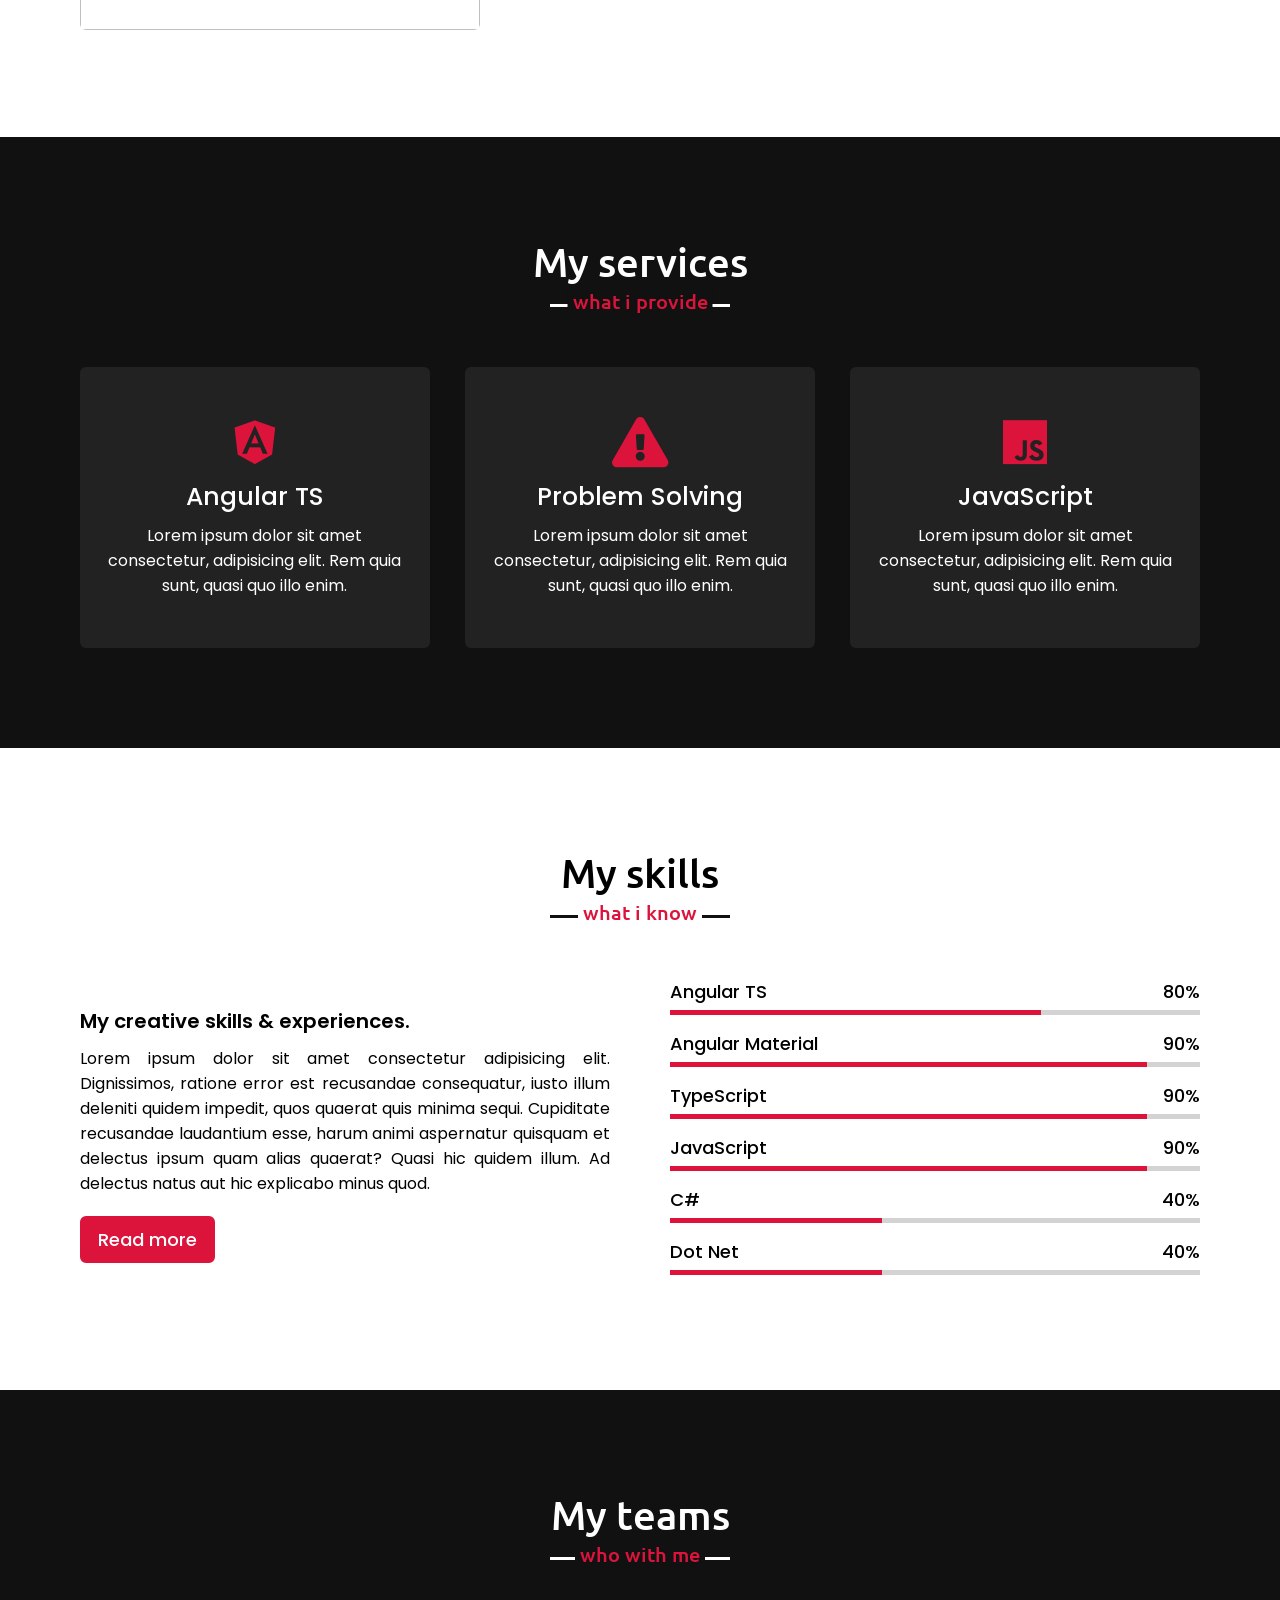
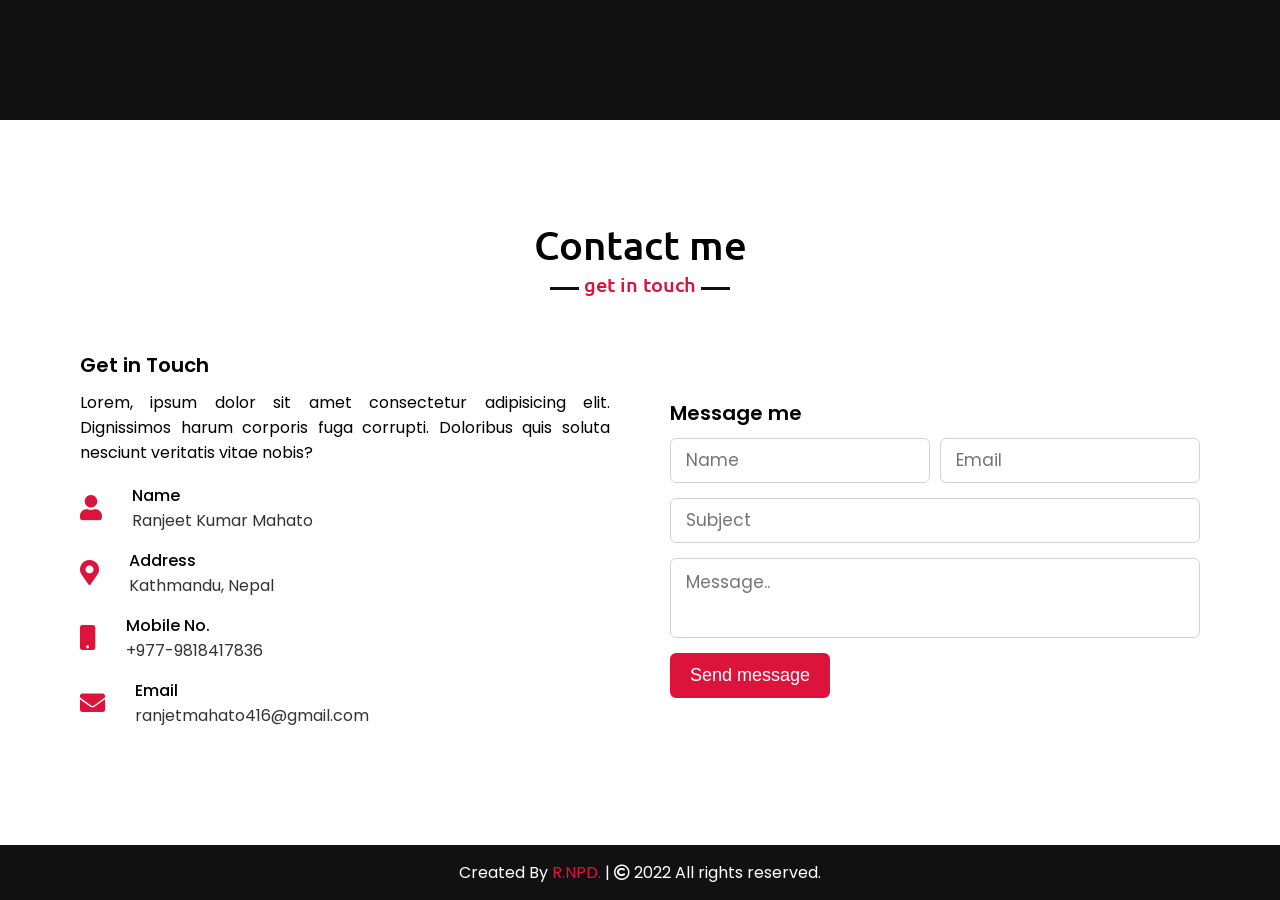
==== commit fdf2deda: "UPdates" ====
--- a/index.html
+++ b/index.html
@@ -42,7 +42,7 @@
                 <div class="text-1">Hello, my name is</div>
                 <div class="text-2">Ranjeet Kumar Mahato</div>
                 <div class="text-3">And I'm a <span class="typing"></span></div>
-                <a href="https://drive.google.com/file/d/1w7AjI6VgvgHs9LXAgSKtpB4xrnF9N8CE/view?usp=drive_link">Hire me</a>
+                <a href="https://drive.google.com/file/d/12YssYL0ht8mu1-DYmEeLzxUDdOqBu4r9/view?usp=drive_link">Hire me</a>
             </div>
         </div>
     </section>
@@ -62,7 +62,7 @@
                        I am equipped with skills like fast learning, analytical thinking, problem solving, deep questioning, reasoning and more are on the way to exploration.
                        Trust me, if provided opportunity to showcase my skills, i am sure my performance will amaze you.  
                     </p>
-                    <a href="https://drive.google.com/file/d/1w7AjI6VgvgHs9LXAgSKtpB4xrnF9N8CE/view?usp=drive_link">Download CV</a>
+                    <a href="https://drive.google.com/file/d/12YssYL0ht8mu1-DYmEeLzxUDdOqBu4r9/view?usp=drive_link">Download CV</a>
                 </div>
             </div>
         </div>
@@ -114,7 +114,7 @@
                         <div class="bars">
                             <div class="info">
                                 <span>Angular TS</span>
-                                <span>70%</span>
+                                <span>80%</span>
                             </div>
                             <div class="line angular"></div>
                         </div>
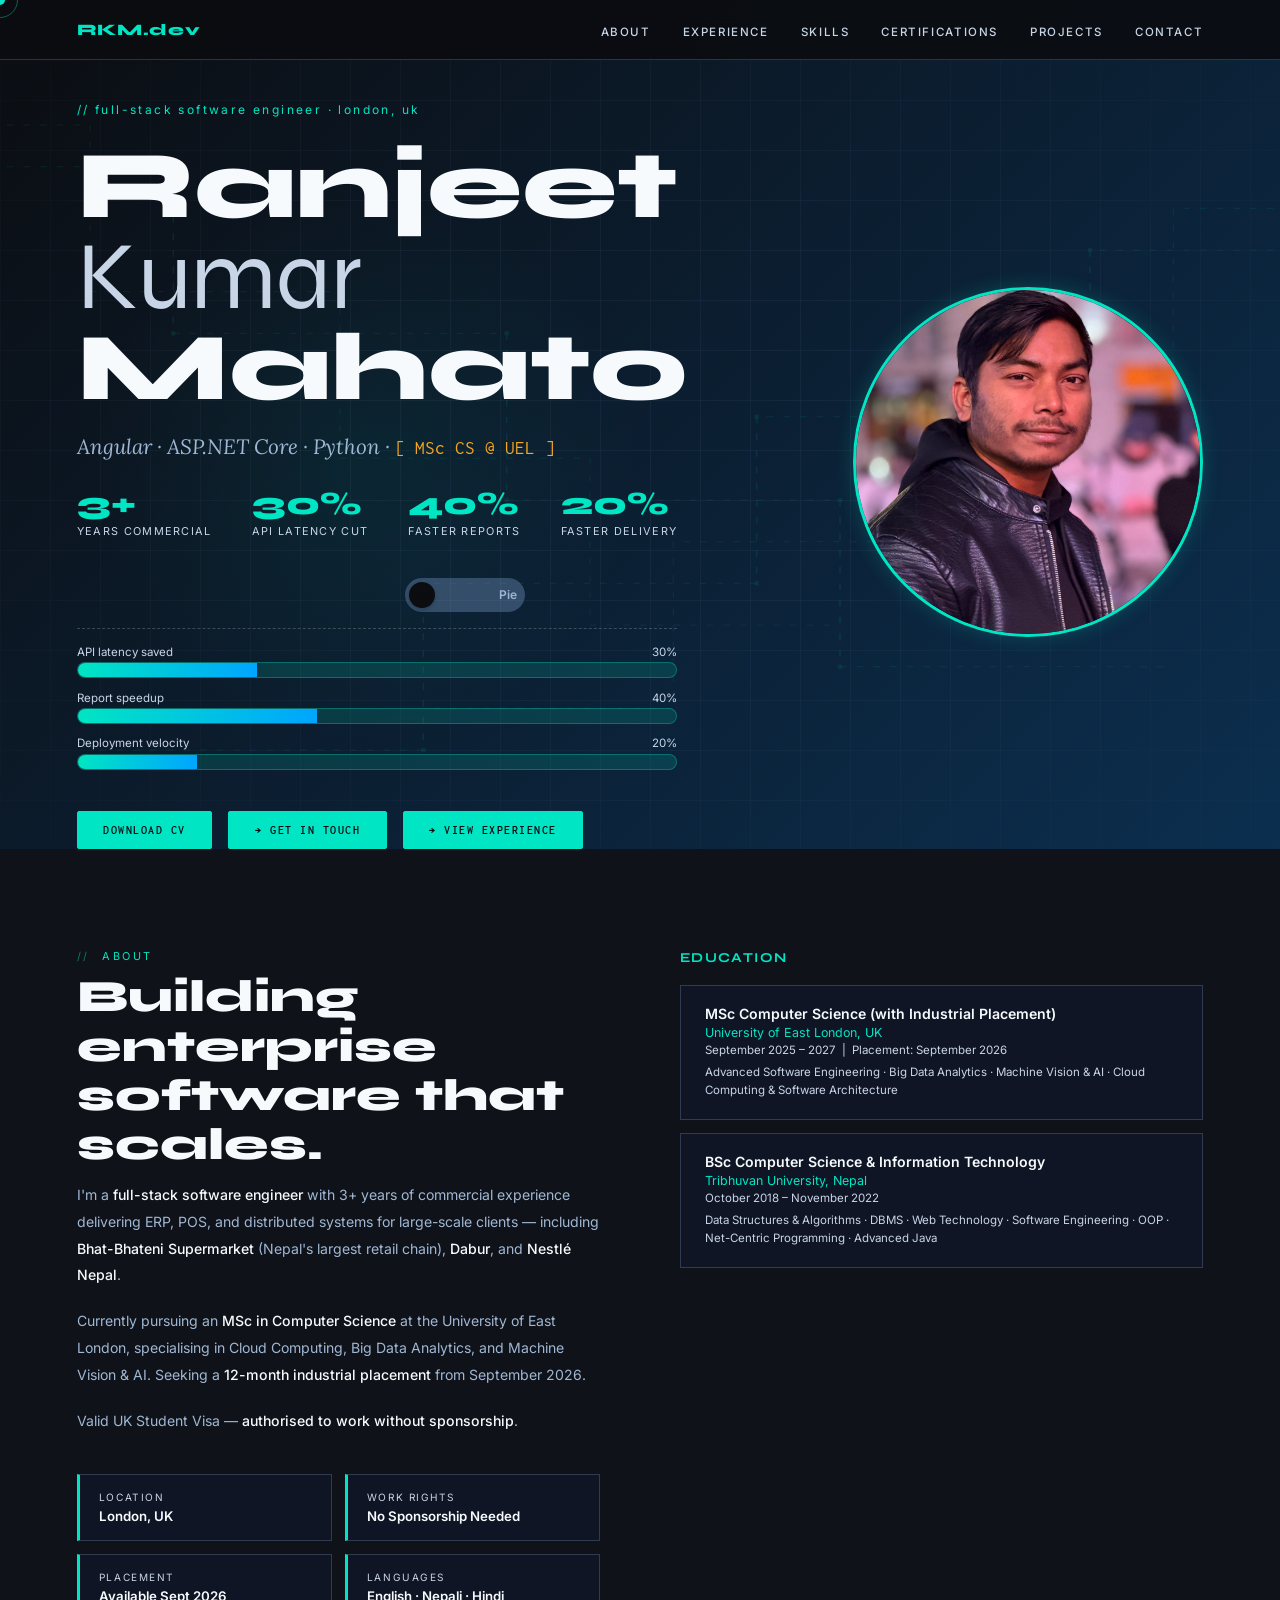
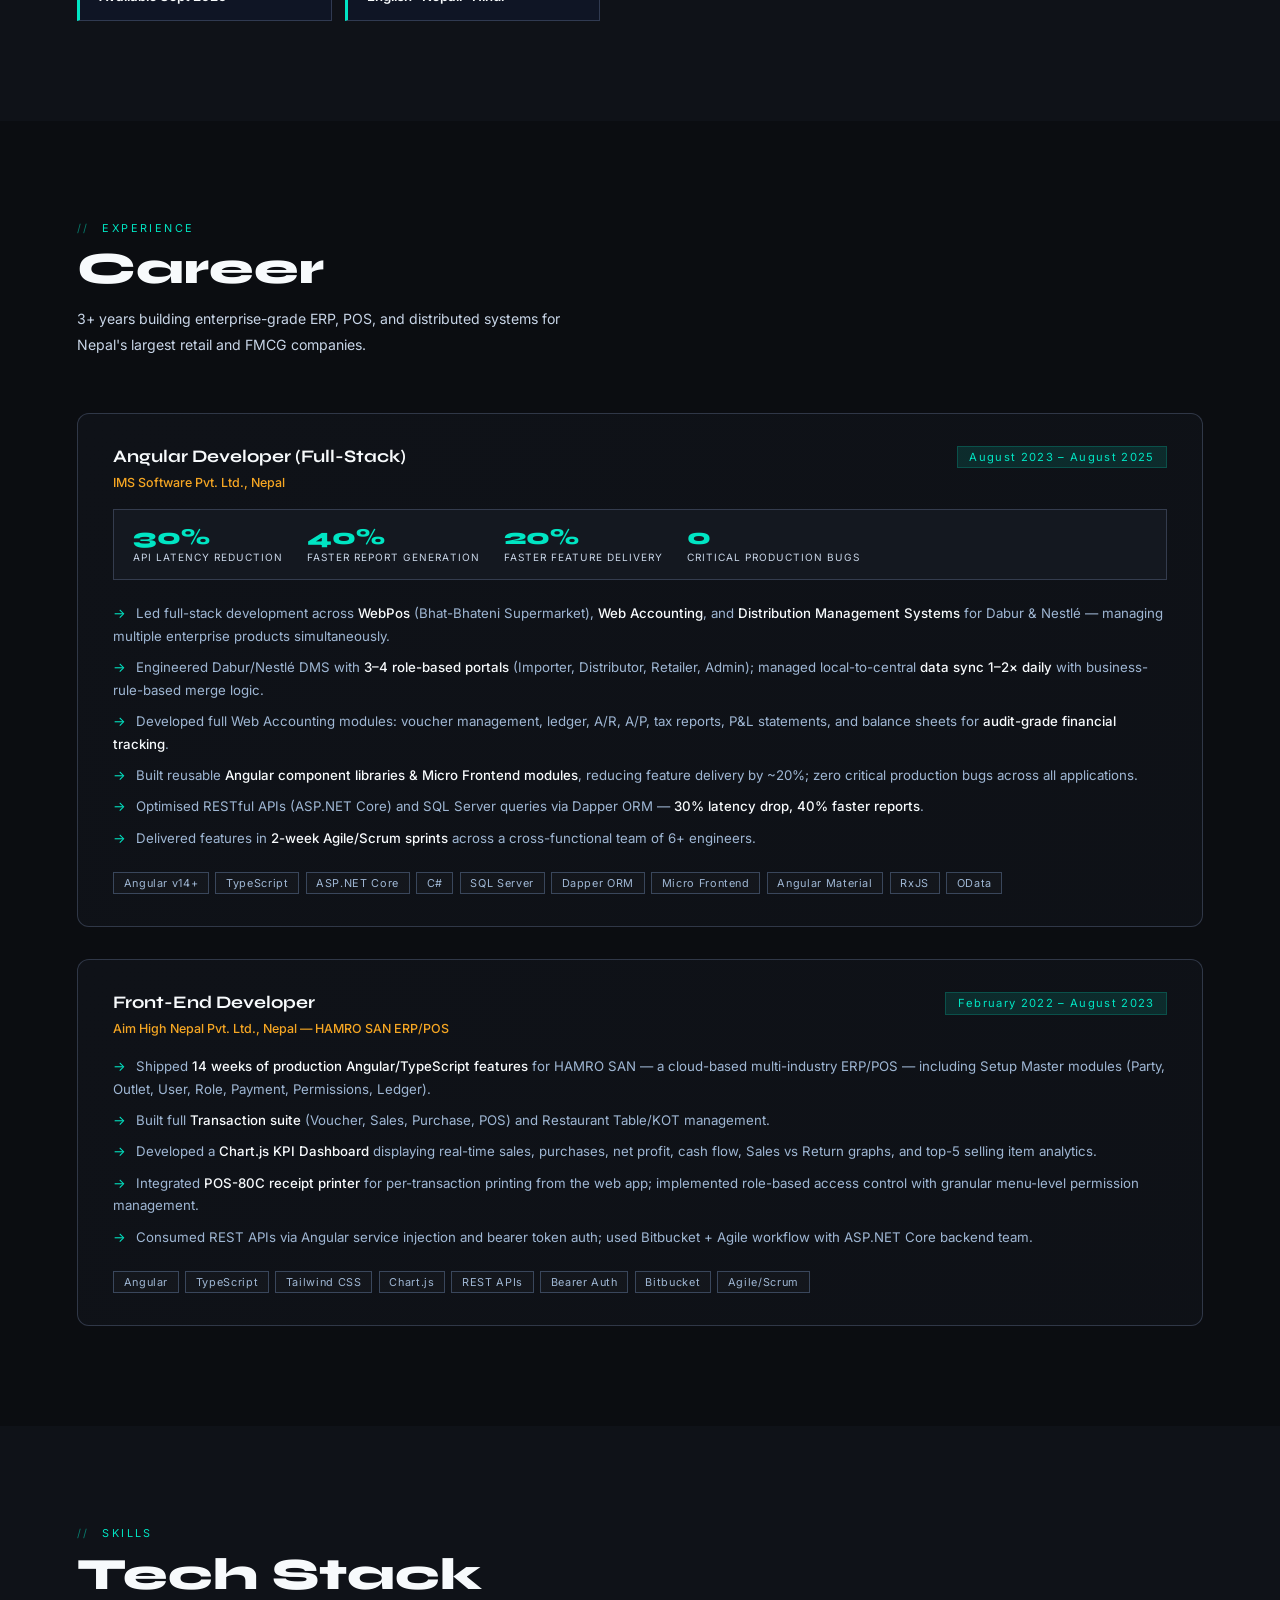
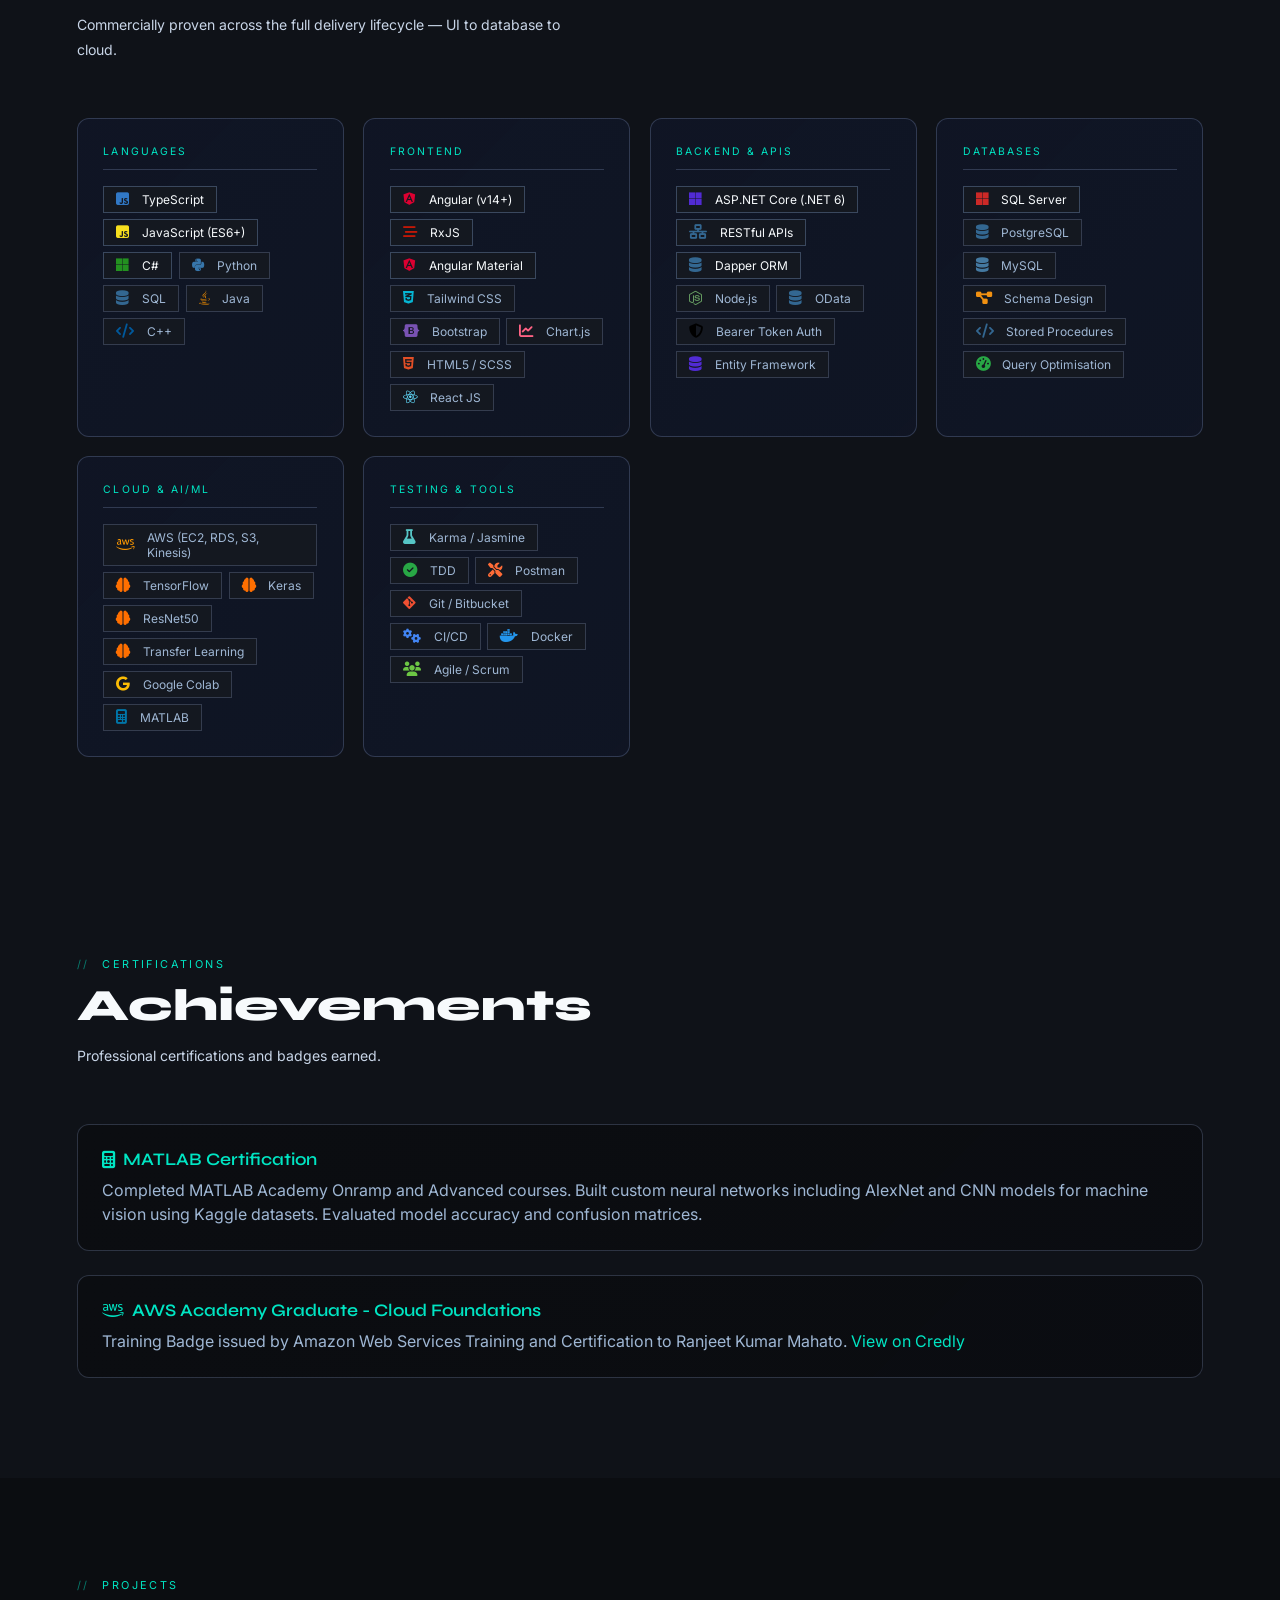
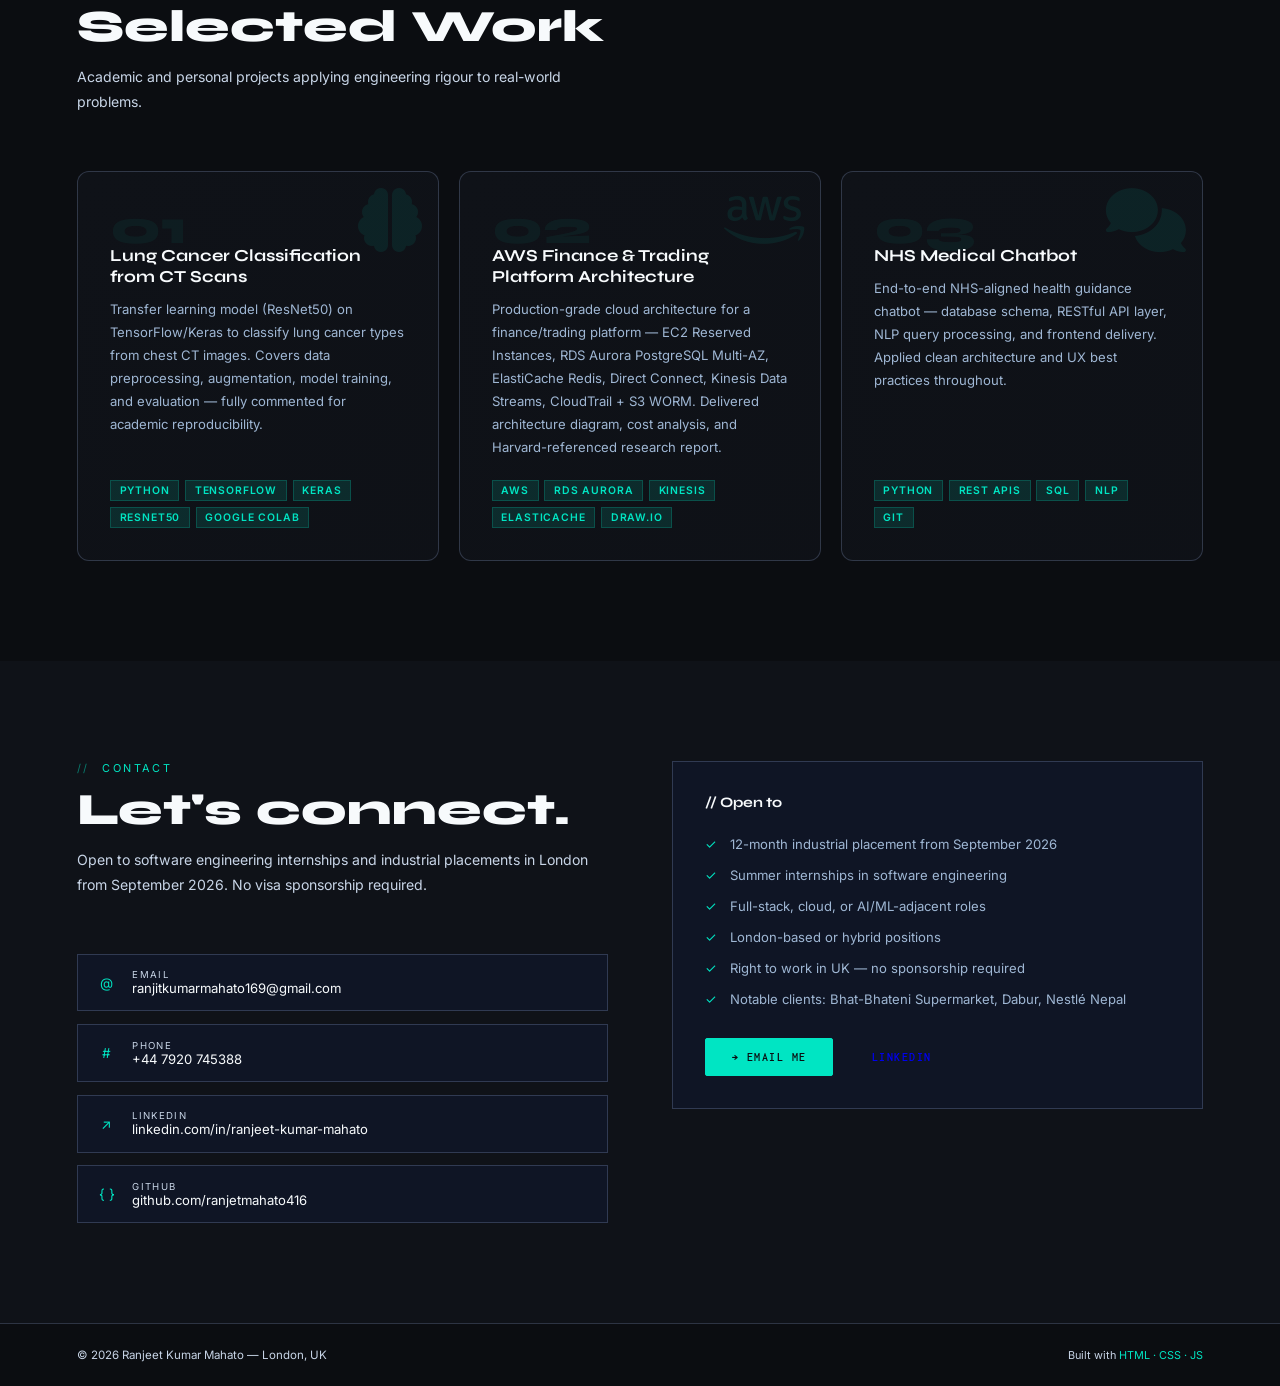
==== commit a2b30119: "Replacing portfolio website" ====
--- a/index.html
+++ b/index.html
@@ -1,297 +1,1695 @@
 <!DOCTYPE html>
-<!-- Created By CodingNepal -->
 <html lang="en">
 <head>
-    <meta charset="UTF-8">
-    <meta name="viewport" content="width=device-width, initial-scale=1.0">
-    <title>R.NPd. Portfolio</title>
-    <link rel="stylesheet" href="style.css">
-    <link rel="stylesheet" href="https://cdnjs.cloudflare.com/ajax/libs/font-awesome/5.15.3/css/all.min.css"/>
-    <script src="https://code.jquery.com/jquery-3.5.1.min.js"></script>
-    <script src="https://cdnjs.cloudflare.com/ajax/libs/typed.js/2.0.11/typed.min.js"></script>
-    <script src="https://cdnjs.cloudflare.com/ajax/libs/waypoints/4.0.1/jquery.waypoints.min.js"></script>
-    <script src="https://cdnjs.cloudflare.com/ajax/libs/OwlCarousel2/2.3.4/owl.carousel.min.js"></script>
-    <link rel="stylesheet" href="https://cdnjs.cloudflare.com/ajax/libs/OwlCarousel2/2.3.4/assets/owl.carousel.min.css"/>
-
+  <meta charset="UTF-8"/>
+  <meta name="viewport" content="width=device-width, initial-scale=1.0"/>
+  <title>Ranjeet Kumar Mahato — Full-Stack Software Engineer</title>
+  <link href="https://fonts.googleapis.com/css2?family=Syne:wght@400;600;700;800&family=Inconsolata:wght@300;400;500&family=Lora:ital,wght@0,400;0,600;1,400&family=Inter:wght@300;400;500;600;700&display=swap" rel="stylesheet"/>
+  <link rel="stylesheet" href="https://cdnjs.cloudflare.com/ajax/libs/font-awesome/6.4.0/css/all.min.css"/>
+  <style>
+    :root {
+      --bg:       #0b0d11;
+      --bg2:      #0f1218;
+      --bg3:      #141820;
+      --surface:  rgba(16, 22, 39, 0.85);
+      --border:   rgba(146, 168, 213, 0.25);
+      --border2:  rgba(128, 160, 210, 0.35);
+      --teal:     #00e5c3;
+      --teal-dim: #00b89e;
+      --teal-faint: rgba(0,229,195,0.12);
+      --amber:    #f5a623;
+      --white:    #f7fafc;
+      --muted:    #c8d5e7;
+      --muted2:   #9fb7d4;
+    }
+
+    *, *::before, *::after { margin:0; padding:0; box-sizing:border-box; }
+    html { scroll-behavior: smooth; }
+
+    body {
+      font-family: 'Inter', sans-serif;
+      background: linear-gradient(135deg, #0b0d11 0%, #0c365d 35%, #0f1e48 70%, #162a53 100%);
+      color: #f3f7fb;
+      overflow-x: hidden;
+      cursor: none;
+    }
+
+    /* ── CURSOR ── */
+    .cursor {
+      position: fixed;
+      width: 10px; height: 10px;
+      background: var(--teal);
+      border-radius: 50%;
+      pointer-events: none;
+      z-index: 9999;
+      transform: translate(-50%,-50%);
+      transition: width .2s, height .2s;
+      mix-blend-mode: screen;
+    }
+    .cursor-ring {
+      position: fixed;
+      width: 36px; height: 36px;
+      border: 1px solid rgba(0,229,195,0.4);
+      border-radius: 50%;
+      pointer-events: none;
+      z-index: 9998;
+      transform: translate(-50%,-50%);
+      transition: width .25s, height .25s;
+    }
+
+    /* ── CIRCUIT CANVAS ── */
+    #circuit-bg {
+      position: fixed;
+      top: 0; left: 0;
+      width: 100%; height: 100%;
+      z-index: 1;
+      pointer-events: none;
+      opacity: 0.12;
+    }
+    .circuit-path {
+      stroke: var(--teal);
+      stroke-width: 1.5;
+      fill: none;
+      stroke-dasharray: 8, 12;
+      animation: circuit-flow 4s linear infinite;
+      opacity: 0.6;
+    }
+    .circuit-path:nth-child(1) { animation-delay: 0s; }
+    .circuit-path:nth-child(2) { animation-delay: 1s; }
+    .circuit-path:nth-child(3) { animation-delay: 2s; }
+    .circuit-path:nth-child(4) { animation-delay: 3s; }
+    .circuit-path:nth-child(5) { animation-delay: 0.5s; }
+    .circuit-path:nth-child(6) { animation-delay: 1.5s; }
+    
+    .circuit-node {
+      fill: var(--teal);
+      animation: node-pulse 3s ease-in-out infinite;
+      opacity: 0.7;
+    }
+    .circuit-node:nth-child(1) { animation-delay: 0s; }
+    .circuit-node:nth-child(2) { animation-delay: 0.3s; }
+    .circuit-node:nth-child(3) { animation-delay: 0.6s; }
+    .circuit-node:nth-child(4) { animation-delay: 0.9s; }
+    .circuit-node:nth-child(5) { animation-delay: 1.2s; }
+    .circuit-node:nth-child(6) { animation-delay: 1.5s; }
+    .circuit-node:nth-child(7) { animation-delay: 1.8s; }
+    .circuit-node:nth-child(8) { animation-delay: 2.1s; }
+    .circuit-node:nth-child(9) { animation-delay: 2.4s; }
+    .circuit-node:nth-child(10) { animation-delay: 2.7s; }
+    .circuit-node:nth-child(11) { animation-delay: 0s; }
+    .circuit-node:nth-child(12) { animation-delay: 0.3s; }
+    
+    .data-signal {
+      fill: var(--amber);
+      animation: signal-glow 1.5s ease-in-out infinite alternate;
+      opacity: 0.8;
+    }
+    
+    @keyframes circuit-flow {
+      0% { 
+        stroke-dashoffset: 0; 
+        opacity: 0.4;
+      }
+      50% { 
+        opacity: 0.8;
+      }
+      100% { 
+        stroke-dashoffset: -20; 
+        opacity: 0.4;
+      }
+    }
+    
+    @keyframes node-pulse {
+      0%, 100% { 
+        opacity: 0.4; 
+        r: 2;
+      }
+      50% { 
+        opacity: 1; 
+        r: 4;
+      }
+    }
+    
+    @keyframes signal-glow {
+      0% { 
+        opacity: 0.5; 
+        r: 1.5;
+      }
+      100% { 
+        opacity: 1; 
+        r: 2.5;
+      }
+    }
+
+    /* ── NAV ── */
+    nav {
+      position: fixed; top:0; left:0; right:0;
+      z-index: 200;
+      height: 60px;
+      display: flex;
+      align-items: center;
+      justify-content: space-between;
+      padding: 0 6%;
+      background: rgba(11,13,17,0.92);
+      backdrop-filter: blur(14px);
+      border-bottom: 1px solid var(--border);
+    }
+    .nav-logo {
+      font-family: 'Syne', sans-serif;
+      font-weight: 800;
+      font-size: 1rem;
+      color: var(--teal);
+      text-decoration: none;
+      letter-spacing: 0.04em;
+    }
+    .nav-links { display:flex; gap:2rem; list-style:none; }
+    .nav-links a {
+      font-size: 0.72rem;
+      font-weight: 500;
+      letter-spacing: 0.14em;
+      text-transform: uppercase;
+      color: var(--muted);
+      text-decoration: none;
+      transition: color .2s;
+    }
+    .nav-links a:hover, .nav-links a.active { color: var(--teal); }
+
+    /* ── HERO ── */
+    #hero {
+      min-height: calc(100vh - 60px);
+      display: flex;
+      align-items: center;
+      justify-content: space-between;
+      flex-wrap: wrap;
+      padding: 80px 6% 0; /* avoid navbar overlap */
+      position: relative;
+      overflow: hidden;
+      /* background-image: url("./IMG_1771.JPG");
+      background-size: cover;
+      background-position: center; */
+    }
+    .hero-grid-bg {
+      position: absolute; inset: 0;
+      background-image:
+        linear-gradient(var(--border) 1px, transparent 1px),
+        linear-gradient(90deg, var(--border) 1px, transparent 1px);
+      background-size: 50px 50px;
+      opacity: 0.25;
+      mask-image: radial-gradient(ellipse 80% 80% at 50% 50%, black 30%, transparent 100%);
+    }
+    .hero-glow {
+      position: absolute;
+      top: 20%; left: 5%;
+      width: 600px; height: 600px;
+      background: radial-gradient(circle, rgba(0,229,195,0.06) 0%, transparent 65%);
+      pointer-events: none;
+    }
+    .profile-picture {
+      flex: 0 0 auto;
+      position: relative;
+      z-index: 2;
+    }
+    .profile-img {
+      width: 350px;
+      height: 350px;
+      border-radius: 50%;
+      object-fit: cover;
+      border: 3px solid var(--teal);
+      box-shadow: 0 0 20px rgba(0,229,195,0.2);
+      transition: box-shadow 0.3s;
+    }
+    .profile-img:hover {
+      box-shadow: 0 0 30px rgba(0,229,195,0.4);
+    }
+    .hero-content { position: relative; z-index:2; max-width: 820px; flex: 1; }
+
+    .hero-mono {
+      font-size: 0.75rem;
+      letter-spacing: 0.2em;
+      color: var(--teal);
+      margin-bottom: 1.4rem;
+      margin-top: 1.4rem;
+      opacity: 0;
+      animation: fadeSlideUp 0.6s 0.2s forwards;
+    }
+    .hero-name {
+      font-family: 'Syne', sans-serif;
+      font-weight: 800;
+      font-size: clamp(3rem, 8vw, 6rem);
+      line-height: 0.95;
+      color: var(--white);
+      margin-bottom: 1.2rem;
+      opacity: 0;
+      animation: fadeSlideUp 0.7s 0.35s forwards;
+      white-space: pre-wrap;
+      overflow: hidden;
+    }
+    .hero-name.typing {
+      border-right: 2px solid rgba(255,255,255,0.8);
+      animation: fadeSlideUp 0.7s 0.35s forwards, cursor-blink 0.8s steps(1) infinite;
+    }
+    .hero-name.highlight { color: var(--teal); }
+    @keyframes cursor-blink {
+      0%, 50% { border-color: rgba(255,255,255,0.8); }
+      51%, 100% { border-color: transparent; }
+    }
+    .hero-name .dim { color: var(--muted); font-weight: 400; }
+    .hero-role {
+      font-family: 'Lora', serif;
+      font-style: italic;
+      font-size: clamp(1rem, 2.2vw, 1.3rem);
+      color: var(--muted2);
+      margin-bottom: 1.8rem;
+      opacity: 0;
+      animation: fadeSlideUp 0.7s 0.5s forwards;
+    }
+    .hero-role .hi { color: var(--amber); font-style: normal; font-family: 'Inconsolata'; font-size: 0.9em; }
+
+    .hero-metrics {
+      display: flex;
+      gap: 2.5rem;
+      margin-bottom: 2.5rem;
+      opacity: 0;
+      animation: fadeSlideUp 0.7s 0.65s forwards;
+      flex-wrap: wrap;
+    }
+    .metric-chart {
+      width: 100%;
+      max-width: 600px;
+      display: grid;
+      gap: 0.8rem;
+      margin-top: 1rem;
+      padding-top: 1rem;
+      border-top: 1px dashed rgba(255,255,255,0.2);
+      transition: opacity 0.35s ease, transform 0.35s ease;
+    }
+    .metric-chart.hidden {
+      opacity: 0;
+      transform: scale(0.95);
+      pointer-events: none;
+      height:0; overflow:hidden;
+    }
+    .metric-pie-chart {
+      width: 100%;
+      max-width: 360px;
+      margin: 1rem auto 0;
+      text-align: center;
+      transition: opacity 0.35s ease, transform 0.35s ease;
+    }
+    .metric-pie-chart.hidden {
+      opacity: 0;
+      transform: scale(0.95);
+      pointer-events: none;
+      height:0; overflow:hidden;
+    }
+    .metric-pie-chart canvas {
+      border: 1px solid rgba(255,255,255,0.12);
+      border-radius: 999px;
+      background: rgba(0,0,0,0.2);
+      box-shadow: inset 0 0 15px rgba(0,0,0,0.35);
+    }
+    .pie-legend {
+      margin-top: 0.75rem;
+      display: flex;
+      justify-content: space-around;
+      flex-wrap: wrap;
+      gap: 0.4rem;
+      color: var(--muted);
+      font-size: 0.78rem;
+      line-height: 1.2;
+    }
+    .pie-legend-item {
+      display: flex;
+      align-items: center;
+      gap: 0.3rem;
+      min-width: 110px;
+      justify-content:center;
+    }
+    .pie-legend-dot {
+      width: 10px;
+      height: 10px;
+      border-radius: 50%;
+      display: inline-block;
+    }
+    .metric-bar {
+      background: rgba(0,229,195,0.15);
+      border: 1px solid rgba(0,229,195,0.3);
+      border-radius: 999px;
+      height: 16px;
+      overflow: hidden;
+      position: relative;
+    }
+    .metric-bar-fill {
+      width: 0;
+      height: 100%;
+      background: linear-gradient(90deg, #00e5c3, #00a5ff);
+      transition: width 1.1s ease-out;
+    }
+    .metric-bar-label {
+      font-size: 0.72rem;
+      color: var(--muted);
+      margin-bottom: 0.2rem;
+      display: flex;
+      justify-content: space-between;
+      align-items: center;
+    }
+
+    .metric-val {
+      font-family: 'Syne', sans-serif;
+      font-size: 2rem;
+      font-weight: 800;
+      color: var(--teal);
+      line-height: 1;
+    }
+    .metric-label {
+      font-size: 0.68rem;
+      letter-spacing: 0.12em;
+      color: var(--muted);
+      text-transform: uppercase;
+      margin-top: 0.2rem;
+    }
+
+    .hero-ctas {
+      display: flex; gap: 1rem; flex-wrap: wrap;
+      margin-top: 1.6rem; /* separates from metric bars */
+      opacity: 0;
+      animation: fadeSlideUp 0.7s 0.8s forwards;
+    }
+    .chart-toggle-wrapper {
+      display: flex;
+      justify-content: center;
+      margin-bottom: 0.8rem;
+    }
+    .toggle-switch {
+      position: relative;
+      display: inline-block;
+      width: 120px;
+      height: 34px;
+    }
+    .toggle-input {
+      opacity: 0;
+      width: 0;
+      height: 0;
+    }
+    .toggle-label {
+      position: absolute;
+      cursor: pointer;
+      top: 0;
+      left: 0;
+      right: 0;
+      bottom: 0;
+      background-color: var(--border2);
+      border-radius: 34px;
+      transition: 0.4s;
+      display: flex;
+      align-items: center;
+      justify-content: space-between;
+      padding: 0 8px;
+    }
+    .toggle-label:hover {
+      background-color: var(--muted);
+    }
+    .toggle-slider {
+      position: absolute;
+      height: 26px;
+      width: 26px;
+      left: 4px;
+      bottom: 4px;
+      background-color: var(--bg);
+      border-radius: 50%;
+      transition: 0.4s;
+      box-shadow: 0 2px 4px rgba(0,0,0,0.2);
+    }
+    .toggle-input:checked + .toggle-label {
+      background-color: var(--teal);
+    }
+    .toggle-input:checked + .toggle-label .toggle-slider {
+      transform: translateX(86px);
+    }
+    .toggle-text {
+      font-size: 0.75rem;
+      font-weight: 600;
+      color: var(--muted2);
+      transition: 0.4s;
+      z-index: 1;
+    }
+    .toggle-input:checked + .toggle-label .toggle-text-left {
+      color: var(--bg);
+    }
+    .toggle-input:checked + .toggle-label .toggle-text-right {
+      color: var(--bg);
+    }
+    .toggle-input:not(:checked) + .toggle-label .toggle-text-left {
+      color: var(--bg);
+    }
+
+    .metric-chart,
+    .metric-pie-chart {
+      transition: opacity .35s ease, transform .35s ease;
+      opacity: 1;
+      transform: scale(1);
+    }
+    .metric-chart.hidden,
+    .metric-pie-chart.hidden {
+      opacity: 0;
+      transform: scale(0.98);
+      pointer-events: none;
+    }
+    .metric-chart.visible,
+    .metric-pie-chart.visible {
+      opacity: 1;
+      transform: scale(1);
+      pointer-events: auto;
+    }
+
+    .pie-legend {
+      display: flex;
+      flex-wrap: wrap;
+      justify-content: center;
+      gap: 0.6rem 0.8rem;
+      margin-top: 0.7rem;
+      font-size: 0.82rem;
+      color: #cad0e1;
+    }
+    .pie-legend-item {
+      display: inline-flex;
+      align-items: center;
+      gap: 0.35rem;
+      padding: 0.18rem 0.35rem;
+      border-radius: 999px;
+      background: rgba(41, 46, 68, 0.23);
+    }
+    .pie-legend-dot {
+      width: 0.72rem;
+      height: 0.72rem;
+      border-radius: 50%;
+      display: inline-block;
+      flex-shrink: 0;
+    }
+
+    .skill-icon {
+      margin-right: 0.4rem;
+      font-size: 0.92rem;
+      vertical-align: middle;
+    }
+    .icon-typescript { color: #3178c6; }
+    .icon-js { color: #f7df1e; }
+    .icon-csharp { color: #239120; }
+    .icon-python { color: #3776ab; }
+    .icon-sql { color: #336791; }
+    .icon-java { color: #ed8b00; }
+    .icon-cpp { color: #00599c; }
+    .icon-angular { color: #dd0031; }
+    .icon-rxjs { color: #c21807; }
+    .icon-tailwind { color: #06b6d4; }
+    .icon-bootstrap { color: #7952b3; }
+    .icon-chartjs { color: #ff6384; }
+    .icon-html5 { color: #e34f26; }
+    .icon-react { color: #61dafb; }
+    .icon-dotnet { color: #512bd4; }
+    .icon-rest { color: #336791; }
+    .icon-node { color: #68a063; }
+    .icon-odata { color: #336791; }
+    .icon-auth { color: #000; }
+    .icon-sqlserver { color: #cc2927; }
+    .icon-postgres { color: #336791; }
+    .icon-mysql { color: #4479a1; }
+    .icon-schema { color: #f29111; }
+    .icon-storeproc { color: #336791; }
+    .icon-query { color: #28a745; }
+    .icon-aws { color: #ff9900; }
+    .icon-ml { color: #ff6f00; }
+    .icon-google { color: #fbbc04; }
+    .icon-matlab { color: #0076a8; }
+    .icon-karma { color: #56c5c5; }
+    .icon-tdd { color: #28a745; }
+    .icon-postman { color: #ff6c37; }
+    .icon-git { color: #f05032; }
+    .icon-cicd { color: #4285f4; }
+    .icon-docker { color: #2496ed; }
+    .icon-agile { color: #6cc644; }
+
+    .btn {
+      display: inline-flex;
+      align-items: center;
+      gap: 0.5rem;
+      padding: 0.7rem 1.6rem;
+      border-radius: 2px;
+      font-family: 'Inconsolata', monospace;
+      font-size: 0.78rem;
+      font-weight: 600;
+      letter-spacing: 0.12em;
+      text-transform: uppercase;
+      text-decoration: none;
+      transition: all .2s;
+      cursor: none;
+    }
+    .btn-teal { background: var(--teal); color: var(--bg); border: 1px solid var(--teal); }
+    .btn-teal:hover { background: transparent; color: var(--teal); }
+    .btn.active {
+      background: var(--teal);
+      color: var(--bg);
+      border-color: var(--teal);
+    }
+
+    /* ── SECTIONS ── */
+    section { padding: 100px 6%; }
+
+    .sec-label {
+      font-size: 0.68rem;
+      letter-spacing: 0.22em;
+      text-transform: uppercase;
+      color: var(--teal);
+      margin-bottom: 0.6rem;
+      display: flex; align-items: center; gap: 0.8rem;
+    }
+    .sec-label::before { content:'//'; opacity:.5; }
+    .sec-title {
+      font-family: 'Syne', sans-serif;
+      font-weight: 800;
+      font-size: clamp(1.8rem, 4vw, 2.8rem);
+      color: var(--white);
+      line-height: 1.1;
+      margin-bottom: 0.8rem;
+    }
+    .sec-sub {
+      font-size: 0.88rem;
+      color: var(--muted);
+      line-height: 1.8;
+      max-width: 520px;
+      margin-bottom: 3.5rem;
+    }
+
+    /* ── ABOUT ── */
+    #about { background: var(--bg2); }
+    .about-wrap {
+      display: grid;
+      grid-template-columns: 1fr 1fr;
+      gap: 5rem;
+      align-items: start;
+    }
+    .about-bio p {
+      font-size: 0.88rem;
+      color: var(--muted2);
+      line-height: 1.9;
+      margin-bottom: 1.2rem;
+    }
+    .about-bio strong { color: var(--white); font-weight: 500; }
+    .stat-row {
+      display: grid;
+      grid-template-columns: 1fr 1fr;
+      gap: 0.8rem;
+      margin-top: 2.5rem;
+    }
+    .stat-box {
+      background: var(--surface);
+      border: 1px solid var(--border);
+      border-left: 3px solid var(--teal);
+      padding: 1rem 1.2rem;
+      transition: border-color .2s;
+    }
+    .stat-box:hover { border-left-color: var(--amber); }
+    .stat-box-label {
+      font-size: 0.63rem;
+      letter-spacing: 0.15em;
+      text-transform: uppercase;
+      color: var(--muted);
+      margin-bottom: 0.3rem;
+    }
+    .stat-box-val { font-size: 0.83rem; font-weight: 600; color: var(--white); }
+
+    .edu-card {
+      background: var(--surface);
+      border: 1px solid var(--border);
+      padding: 1.2rem 1.5rem;
+      transition: border-color .2s, box-shadow .2s;
+      margin-bottom: 0.8rem;
+    }
+    .edu-card:hover { border-color: var(--teal-dim); box-shadow: 0 0 20px rgba(0,229,195,0.05); }
+    .edu-deg { font-weight: 600; color: var(--white); font-size: 0.88rem; margin-bottom: 0.2rem; }
+    .edu-inst { font-size: 0.78rem; color: var(--teal); margin-bottom: 0.15rem; }
+    .edu-date { font-size: 0.72rem; color: var(--muted); }
+    .edu-mods { font-size: 0.72rem; color: var(--muted); margin-top: 0.4rem; line-height: 1.6; }
+    .edu-section-title {
+      font-family: 'Syne', sans-serif;
+      font-weight: 700;
+      font-size: 0.85rem;
+      color: var(--teal);
+      letter-spacing: 0.1em;
+      text-transform: uppercase;
+      margin-bottom: 1.2rem;
+    }
+
+    /* ── EXPERIENCE ── */
+    #experience { background: var(--bg); }
+    .exp-grid { display: flex; flex-direction: column; gap: 2rem; }
+    .exp-card {
+      background: linear-gradient(135deg, var(--bg2) 0%, rgba(15,18,24,0.95) 100%);
+      border: 1px solid var(--border);
+      padding: 2rem 2.2rem;
+      position: relative;
+      overflow: hidden;
+      border-radius: 12px;
+      transition: border-color .25s, box-shadow .25s, transform .25s;
+    }
+    .exp-card::before {
+      content: '';
+      position: absolute;
+      left: 0; top: 0; bottom: 0;
+      width: 3px;
+      background: var(--teal);
+      transform: scaleY(0);
+      transform-origin: bottom;
+      transition: transform .3s ease;
+    }
+    .exp-card:hover { 
+      border-color: var(--border2); 
+      box-shadow: 0 8px 40px rgba(0,229,195,0.1), 0 4px 20px rgba(0,0,0,0.3); 
+      transform: translateY(-2px);
+    }
+    .exp-card:hover::before { transform: scaleY(1); }
+
+    .exp-header {
+      display: flex;
+      justify-content: space-between;
+      align-items: flex-start;
+      flex-wrap: wrap;
+      gap: 0.5rem;
+      margin-bottom: 0.4rem;
+    }
+    .exp-role {
+      font-family: 'Syne', sans-serif;
+      font-size: 1.1rem;
+      font-weight: 700;
+      color: var(--white);
+    }
+    .exp-date {
+      font-size: 0.7rem;
+      letter-spacing: 0.12em;
+      color: var(--teal);
+      background: var(--teal-faint);
+      padding: 0.2rem 0.7rem;
+      border: 1px solid rgba(0,229,195,0.2);
+      white-space: nowrap;
+    }
+    .exp-company { font-size: 0.78rem; color: var(--amber); margin-bottom: 1.2rem; font-weight: 500; }
+
+    .exp-metrics {
+      display: flex;
+      gap: 1.5rem;
+      flex-wrap: wrap;
+      padding: 1rem 1.2rem;
+      background: var(--bg3);
+      border: 1px solid var(--border);
+      margin-bottom: 1.4rem;
+    }
+    .exp-metric-val {
+      font-family: 'Syne', sans-serif;
+      font-size: 1.4rem;
+      font-weight: 800;
+      color: var(--teal);
+      line-height: 1;
+    }
+    .exp-metric-desc {
+      font-size: 0.63rem;
+      letter-spacing: 0.1em;
+      text-transform: uppercase;
+      color: var(--muted);
+      margin-top: 0.15rem;
+    }
+
+    .exp-bullets {
+      list-style: none;
+      display: flex;
+      flex-direction: column;
+      gap: 0.55rem;
+      margin-bottom: 1.4rem;
+    }
+    .exp-bullets li {
+      font-size: 0.83rem;
+      color: var(--muted2);
+      line-height: 1.7;
+      /* display: flex;
+      gap: 0.7rem; */
+    }
+    .exp-bullets li::before { content: '→'; color: var(--teal); flex-shrink: 0; padding-right: 10px;}
+    .exp-bullets li strong { color: var(--white); font-weight: 500; }
+
+    .tags { display: flex; flex-wrap: wrap; gap: 0.4rem; }
+    .tag {
+      font-size: 0.68rem;
+      letter-spacing: 0.06em;
+      color: var(--muted2);
+      border: 1px solid var(--border2);
+      padding: 0.2rem 0.6rem;
+      background: rgba(255,255,255,0.02);
+      transition: border-color .2s, color .2s;
+    }
+    .tag:hover { border-color: var(--teal-dim); color: var(--teal); }
+
+    /* ── SKILLS ── */
+    #skills { background: var(--bg2); }
+    .skills-wrap {
+      display: grid;
+      grid-template-columns: repeat(auto-fit, minmax(260px, 1fr));
+      gap: 1.2rem;
+    }
+    .skill-group {
+      background: linear-gradient(135deg, var(--surface) 0%, rgba(16,22,39,0.8) 100%);
+      border: 1px solid var(--border);
+      padding: 1.6rem;
+      border-radius: 12px;
+      transition: border-color .2s, box-shadow .2s, transform .2s;
+    }
+    .skill-group:hover { 
+      border-color: rgba(0,229,195,0.3); 
+      box-shadow: 0 6px 30px rgba(0,229,195,0.1);
+      transform: translateY(-2px);
+    }
+    .skill-group-title {
+      font-size: 0.65rem;
+      letter-spacing: 0.2em;
+      text-transform: uppercase;
+      color: var(--teal);
+      margin-bottom: 1rem;
+      padding-bottom: 0.7rem;
+      border-bottom: 1px solid var(--border);
+    }
+    .pill-wrap { display: flex; flex-wrap: wrap; gap: 0.4rem; }
+    .pill {
+      font-size: 0.75rem;
+      color: var(--muted2);
+      background: var(--bg3);
+      border: 1px solid var(--border);
+      padding: 0.3rem 0.75rem;
+      transition: all .18s;
+      display: flex;
+      align-items: center;
+      gap: 0.4rem;
+    }
+    .pill i { font-size: 1.2em; }
+    .pill:hover { color: var(--teal); border-color: var(--teal-dim); background: var(--teal-faint); }
+    .pill.strong { color: var(--white); border-color: var(--border2); }
+
+    /* ── CERTIFICATIONS ── */
+    #certifications { background: var(--bg2); }
+    .certifications-wrap { display: flex; flex-direction: column; gap: 1.5rem; }
+    .cert-card {
+      background: linear-gradient(135deg, var(--bg) 0%, rgba(11,13,17,0.95) 100%);
+      border: 1px solid var(--border);
+      padding: 1.5rem;
+      border-radius: 12px;
+      transition: border-color .25s, box-shadow .25s, transform .25s;
+    }
+    .cert-card:hover { 
+      border-color: var(--border2); 
+      box-shadow: 0 6px 30px rgba(0,229,195,0.1);
+      transform: translateY(-2px);
+    }
+    .cert-card h3 {
+      font-family: 'Syne', sans-serif;
+      font-weight: 600;
+      font-size: 1.1rem;
+      color: var(--teal);
+      margin-bottom: 0.5rem;
+      display: flex;
+      align-items: center;
+      gap: 0.5rem;
+    }
+    .cert-card p {
+      color: var(--muted2);
+      line-height: 1.5;
+    }
+    .cert-card a {
+      color: var(--teal);
+      text-decoration: none;
+    }
+    .cert-card a:hover { text-decoration: underline; }
+
+    /* ── PROJECTS ── */
+    #projects { background: var(--bg); }
+    .proj-grid {
+      display: grid;
+      grid-template-columns: repeat(auto-fit, minmax(300px, 1fr));
+      gap: 1.2rem;
+    }
+    .proj-card {
+      background: linear-gradient(135deg, var(--bg2) 0%, rgba(15,18,24,0.95) 100%);
+      border: 1px solid var(--border);
+      padding: 2rem;
+      display: flex;
+      flex-direction: column;
+      border-radius: 12px;
+      position: relative;
+      overflow: hidden;
+      transition: border-color .25s, transform .25s, box-shadow .25s;
+    }
+    .proj-card:hover {
+      border-color: var(--teal-dim);
+      transform: translateY(-4px);
+      box-shadow: 0 12px 40px rgba(0,229,195,0.15);
+    }
+    .proj-bg-icon {
+      position: absolute;
+      top: 1rem;
+      right: 1rem;
+      font-size: 4rem;
+      opacity: 0.08;
+      color: var(--teal);
+      z-index: 0;
+    }
+    .proj-bg-icon i {
+      display: block;
+    }
+    .proj-num {
+      font-family: 'Syne', sans-serif;
+      font-size: 3rem;
+      font-weight: 800;
+      color: rgba(0,229,195,0.06);
+      line-height: 1;
+      margin-bottom: -0.4rem;
+    }
+    .proj-title {
+      font-family: 'Syne', sans-serif;
+      font-weight: 700;
+      font-size: 1.05rem;
+      color: var(--white);
+      margin-bottom: 0.7rem;
+    }
+    .proj-desc {
+      font-size: 0.82rem;
+      color: var(--muted2);
+      line-height: 1.75;
+      margin-bottom: 1.3rem;
+      flex: 1;
+    }
+    .proj-stack { display: flex; flex-wrap: wrap; gap: 0.35rem; }
+    .proj-tag {
+      font-size: 0.65rem;
+      letter-spacing: 0.08em;
+      text-transform: uppercase;
+      font-weight: 600;
+      color: var(--teal);
+      background: var(--teal-faint);
+      border: 1px solid rgba(0,229,195,0.2);
+      padding: 0.2rem 0.55rem;
+    }
+
+    /* ── CONTACT ── */
+    #contact { background: var(--bg2); }
+    .contact-wrap {
+      display: grid;
+      grid-template-columns: 1fr 1fr;
+      gap: 4rem;
+      align-items: start;
+    }
+    .contact-details { display: flex; flex-direction: column; gap: 0.8rem; }
+    .contact-row {
+      display: flex;
+      align-items: center;
+      gap: 1rem;
+      padding: 0.9rem 1.2rem;
+      background: var(--surface);
+      border: 1px solid var(--border);
+      transition: border-color .2s;
+    }
+    .contact-row:hover { border-color: var(--teal-dim); }
+    .contact-icon { color: var(--teal); font-size: 0.85rem; width: 1.2rem; text-align:center; }
+    .contact-info-label { font-size: 0.6rem; letter-spacing: 0.14em; text-transform: uppercase; color: var(--muted); }
+    .contact-info-val { font-size: 0.82rem; color: var(--white); }
+    .contact-info-val a { color: var(--white); text-decoration: none; }
+    .contact-info-val a:hover { color: var(--teal); }
+
+    .open-box {
+      background: var(--surface);
+      border: 1px solid var(--border);
+      padding: 2rem;
+    }
+    .open-box h3 {
+      font-family: 'Syne', sans-serif;
+      font-size: 0.9rem;
+      font-weight: 700;
+      color: var(--white);
+      margin-bottom: 1.5rem;
+    }
+    .open-list { display: flex; flex-direction: column; gap: 0.7rem; }
+    .open-item {
+      display: flex;
+      align-items: flex-start;
+      gap: 0.8rem;
+      font-size: 0.82rem;
+      color: var(--muted2);
+      line-height: 1.5;
+    }
+    .open-item::before { content: '✓'; color: var(--teal); flex-shrink: 0; }
+    .cta-row { display: flex; gap: 0.8rem; flex-wrap: wrap; margin-top: 1.8rem; }
+
+    /* ── FOOTER ── */
+    footer {
+      background: var(--bg);
+      border-top: 1px solid var(--border);
+      padding: 1.5rem 6%;
+      display: flex;
+      justify-content: space-between;
+      align-items: center;
+      flex-wrap: wrap;
+      gap: 0.5rem;
+    }
+    .footer-copy { font-size: 0.72rem; color: var(--muted); }
+    .footer-note { font-size: 0.68rem; color: var(--muted); }
+    .footer-note span { color: var(--teal); }
+
+    /* ── ANIMATIONS ── */
+    @keyframes fadeSlideUp {
+      from { opacity:0; transform: translateY(22px); }
+      to   { opacity:1; transform: translateY(0); }
+    }
+    .reveal {
+      opacity: 0;
+      transform: translateY(22px);
+      transition: opacity .6s ease, transform .6s ease;
+    }
+    .reveal.visible { opacity:1; transform: translateY(0); }
+    .reveal-d1 { transition-delay: 0.1s; }
+    .reveal-d2 { transition-delay: 0.2s; }
+    .reveal-d3 { transition-delay: 0.3s; }
+
+    /* ── RESPONSIVE ── */
+    @media (max-width: 768px) {
+      nav { padding: 0 4%; }
+      .nav-links { display: none; }
+      section { padding: 70px 5%; }
+      #hero { padding: 0 5%; flex-direction: column; text-align: center; }
+      .profile-img { width: 200px; height: 200px; }
+      .about-wrap, .contact-wrap { grid-template-columns: 1fr; gap: 2.5rem; }
+      footer { flex-direction: column; text-align: center; }
+    }
+  </style>
 </head>
 <body>
-    <div class="scroll-up-btn">
-        <i class="fas fa-angle-up"></i>
+
+  <div class="cursor" id="cursor"></div>
+  <div class="cursor-ring" id="cursorRing"></div>
+
+  <!-- NAV -->
+  <nav>
+    <a class="nav-logo" href="#hero">RKM.dev</a>
+    <ul class="nav-links">
+      <li><a href="#about">About</a></li>
+      <li><a href="#experience">Experience</a></li>
+      <li><a href="#skills">Skills</a></li>
+      <li><a href="#certifications">Certifications</a></li>
+      <li><a href="#projects">Projects</a></li>
+      <li><a href="#contact">Contact</a></li>
+    </ul>
+  </nav>
+
+  <!-- CIRCUIT BACKGROUND -->
+  <div id="circuit-bg">
+    <svg viewBox="0 0 1920 1080" preserveAspectRatio="xMidYMid slice">
+      <!-- Horizontal circuit traces -->
+      <path d="M0,200 L400,200 L400,400 L800,400 L800,600 L1200,600 L1200,800 L1600,800" class="circuit-path"/>
+      <path d="M1920,300 L1500,300 L1500,500 L1100,500 L1100,700 L700,700 L700,900 L300,900" class="circuit-path"/>
+      <path d="M0,150 L300,150 L300,350 L600,350 L600,550 L900,550 L900,750 L1200,750" class="circuit-path"/>
+      <path d="M1920,250 L1600,250 L1600,450 L1300,450 L1300,650 L1000,650 L1000,850 L700,850" class="circuit-path"/>
+      
+      <!-- Vertical connections -->
+      <path d="M400,200 L400,400" class="circuit-path"/>
+      <path d="M800,400 L800,600" class="circuit-path"/>
+      <path d="M1200,600 L1200,800" class="circuit-path"/>
+      <path d="M1500,300 L1500,500" class="circuit-path"/>
+      <path d="M1100,500 L1100,700" class="circuit-path"/>
+      <path d="M700,700 L700,900" class="circuit-path"/>
+      
+      <!-- Circuit nodes at intersections -->
+      <circle cx="400" cy="200" r="3" class="circuit-node"/>
+      <circle cx="400" cy="400" r="3" class="circuit-node"/>
+      <circle cx="800" cy="400" r="3" class="circuit-node"/>
+      <circle cx="800" cy="600" r="3" class="circuit-node"/>
+      <circle cx="1200" cy="600" r="3" class="circuit-node"/>
+      <circle cx="1200" cy="800" r="3" class="circuit-node"/>
+      <circle cx="1500" cy="300" r="3" class="circuit-node"/>
+      <circle cx="1500" cy="500" r="3" class="circuit-node"/>
+      <circle cx="1100" cy="500" r="3" class="circuit-node"/>
+      <circle cx="1100" cy="700" r="3" class="circuit-node"/>
+      <circle cx="700" cy="700" r="3" class="circuit-node"/>
+      <circle cx="700" cy="900" r="3" class="circuit-node"/>
+      
+      <!-- Data signals moving along paths -->
+      <circle r="2" class="data-signal">
+        <animateMotion dur="8s" repeatCount="indefinite">
+          <path d="M0,200 L400,200 L400,400 L800,400 L800,600 L1200,600 L1200,800 L1600,800"/>
+        </animateMotion>
+      </circle>
+      <circle r="2" class="data-signal">
+        <animateMotion dur="10s" repeatCount="indefinite" begin="2s">
+          <path d="M1920,300 L1500,300 L1500,500 L1100,500 L1100,700 L700,700 L700,900 L300,900"/>
+        </animateMotion>
+      </circle>
+      <circle r="2" class="data-signal">
+        <animateMotion dur="12s" repeatCount="indefinite" begin="4s">
+          <path d="M0,150 L300,150 L300,350 L600,350 L600,550 L900,550 L900,750 L1200,750"/>
+        </animateMotion>
+      </circle>
+    </svg>
+  </div>
+
+  <!-- HERO -->
+  <section id="hero">
+    <div class="hero-grid-bg"></div>
+    <div class="hero-glow"></div>
+    <div class="hero-content">
+      <div class="hero-mono">// full-stack software engineer · london, uk</div>
+      <h1 class="hero-name">Ranjeet<br><span class="dim">Kumar</span><br>Mahato</h1>
+      <p class="hero-role">
+        Angular · ASP.NET Core · Python ·
+        <span class="hi">[ MSc CS @ UEL ]</span>
+      </p>
+      <div class="hero-metrics">
+        <div>
+          <div class="metric-val">3+</div>
+          <div class="metric-label">Years Commercial</div>
+        </div>
+        <div>
+          <div class="metric-val">30%</div>
+          <div class="metric-label">API Latency Cut</div>
+        </div>
+        <div>
+          <div class="metric-val">40%</div>
+          <div class="metric-label">Faster Reports</div>
+        </div>
+        <div>
+          <div class="metric-val">20%</div>
+          <div class="metric-label">Faster Delivery</div>
+        </div>
+      </div>
+      <div class="chart-toggle-wrapper">
+        <div class="toggle-switch">
+          <input type="checkbox" id="chartToggle" class="toggle-input">
+          <label for="chartToggle" class="toggle-label">
+            <span class="toggle-slider"></span>
+            <span class="toggle-text toggle-text-left">Bar</span>
+            <span class="toggle-text toggle-text-right">Pie</span>
+          </label>
+        </div>
+      </div>
+      <div class="metric-chart" aria-label="Performance metrics chart">
+        <div>
+          <div class="metric-bar-label"><span>API latency saved</span><span>30%</span></div>
+          <div class="metric-bar"><div class="metric-bar-fill" data-target="30" aria-label="API latency reduction: 30%"></div></div>
+        </div>
+        <div>
+          <div class="metric-bar-label"><span>Report speedup</span><span>40%</span></div>
+          <div class="metric-bar"><div class="metric-bar-fill" data-target="40" aria-label="Report generation speedup: 40%"></div></div>
+        </div>
+        <div>
+          <div class="metric-bar-label"><span>Deployment velocity</span><span>20%</span></div>
+          <div class="metric-bar"><div class="metric-bar-fill" data-target="20" aria-label="Deployment velocity increase: 20%"></div></div>
+        </div>
+      </div>
+      <div class="metric-pie-chart hidden">
+        <canvas id="pieChart" width="320" height="320" aria-label="Performance metrics pie chart"></canvas>
+        <div class="pie-legend"></div>
+      </div>
+      <div class="hero-ctas">
+        <a class="btn btn-teal" href="Ranjeet_Kumar_Mahato_CV_2026_v2.pdf" target="_blank" rel="noopener noreferrer">Download CV</a>
+        <a class="btn btn-teal" href="#contact">→ Get in Touch</a>
+        <a class="btn btn-teal" href="#experience">→ View Experience</a>
+      </div>
     </div>
-    <nav class="navbar">
-        <div class="max-width">
-            <div class="logo"><a href="#">Portfo<span>lio.</span></a></div>
-            <ul class="menu">
-                <li><a href="#home" class="menu-btn">Home</a></li>
-                <li><a href="#about" class="menu-btn">About</a></li>
-                <li><a href="#services" class="menu-btn">Services</a></li>
-                <li><a href="#skills" class="menu-btn">Skills</a></li>
-                <li><a href="#teams" class="menu-btn">Teams</a></li>
-                <li><a href="#contact" class="menu-btn">Contact</a></li>
-            </ul>
-            <div class="menu-btn">
-                <i class="fas fa-bars"></i>
+    <div class="profile-picture">
+      <img src="IMG_0729.jpg" alt="Profile Picture" class="profile-img">
+    </div>
+  </section>
+
+  <!-- ABOUT -->
+  <section id="about">
+    <div class="about-wrap">
+      <div class="about-bio reveal">
+        <div class="sec-label">About</div>
+        <h2 class="sec-title">Building enterprise software that scales.</h2>
+        <p>
+          I'm a <strong>full-stack software engineer</strong> with 3+ years of commercial experience delivering ERP, POS, and distributed systems for large-scale clients — including <strong>Bhat-Bhateni Supermarket</strong> (Nepal's largest retail chain), <strong>Dabur</strong>, and <strong>Nestlé Nepal</strong>.
+        </p>
+        <p>
+          Currently pursuing an <strong>MSc in Computer Science</strong> at the University of East London, specialising in Cloud Computing, Big Data Analytics, and Machine Vision & AI. Seeking a <strong>12-month industrial placement</strong> from September 2026.
+        </p>
+        <p>
+          Valid UK Student Visa — <strong>authorised to work without sponsorship</strong>.
+        </p>
+        <div class="stat-row">
+          <div class="stat-box">
+            <div class="stat-box-label">Location</div>
+            <div class="stat-box-val">London, UK</div>
+          </div>
+          <div class="stat-box">
+            <div class="stat-box-label">Work Rights</div>
+            <div class="stat-box-val">No Sponsorship Needed</div>
+          </div>
+          <div class="stat-box">
+            <div class="stat-box-label">Placement</div>
+            <div class="stat-box-val">Available Sept 2026</div>
+          </div>
+          <div class="stat-box">
+            <div class="stat-box-label">Languages</div>
+            <div class="stat-box-val">English · Nepali · Hindi</div>
+          </div>
+        </div>
+      </div>
+
+      <div class="reveal reveal-d1">
+        <div class="edu-section-title">Education</div>
+        <div class="edu-card">
+          <div class="edu-deg">MSc Computer Science (with Industrial Placement)</div>
+          <div class="edu-inst">University of East London, UK</div>
+          <div class="edu-date">September 2025 – 2027 &nbsp;|&nbsp; Placement: September 2026</div>
+          <div class="edu-mods">Advanced Software Engineering · Big Data Analytics · Machine Vision & AI · Cloud Computing & Software Architecture</div>
+        </div>
+        <div class="edu-card">
+          <div class="edu-deg">BSc Computer Science & Information Technology</div>
+          <div class="edu-inst">Tribhuvan University, Nepal</div>
+          <div class="edu-date">October 2018 – November 2022</div>
+          <div class="edu-mods">Data Structures & Algorithms · DBMS · Web Technology · Software Engineering · OOP · Net-Centric Programming · Advanced Java</div>
+        </div>
+      </div>
+    </div>
+  </section>
+
+  <!-- EXPERIENCE -->
+  <section id="experience">
+    <div class="sec-label">Experience</div>
+    <h2 class="sec-title">Career</h2>
+    <p class="sec-sub">3+ years building enterprise-grade ERP, POS, and distributed systems for Nepal's largest retail and FMCG companies.</p>
+
+    <div class="exp-grid">
+
+      <div class="exp-card reveal">
+        <div class="exp-header">
+          <div class="exp-role">Angular Developer (Full-Stack)</div>
+          <div class="exp-date">August 2023 – August 2025</div>
+        </div>
+        <div class="exp-company">IMS Software Pvt. Ltd., Nepal</div>
+
+        <div class="exp-metrics">
+          <div>
+            <div class="exp-metric-val">30%</div>
+            <div class="exp-metric-desc">API Latency Reduction</div>
+          </div>
+          <div>
+            <div class="exp-metric-val">40%</div>
+            <div class="exp-metric-desc">Faster Report Generation</div>
+          </div>
+          <div>
+            <div class="exp-metric-val">20%</div>
+            <div class="exp-metric-desc">Faster Feature Delivery</div>
+          </div>
+          <div>
+            <div class="exp-metric-val">0</div>
+            <div class="exp-metric-desc">Critical Production Bugs</div>
+          </div>
+        </div>
+
+        <ul class="exp-bullets">
+          <li>Led full-stack development across <strong>WebPos</strong> (Bhat-Bhateni Supermarket), <strong>Web Accounting</strong>, and <strong>Distribution Management Systems</strong> for Dabur & Nestlé — managing multiple enterprise products simultaneously.</li>
+          <li>Engineered Dabur/Nestlé DMS with <strong>3–4 role-based portals</strong> (Importer, Distributor, Retailer, Admin); managed local-to-central <strong>data sync 1–2× daily</strong> with business-rule-based merge logic.</li>
+          <li>Developed full Web Accounting modules: voucher management, ledger, A/R, A/P, tax reports, P&L statements, and balance sheets for <strong>audit-grade financial tracking</strong>.</li>
+          <li>Built reusable <strong>Angular component libraries & Micro Frontend modules</strong>, reducing feature delivery by ~20%; zero critical production bugs across all applications.</li>
+          <li>Optimised RESTful APIs (ASP.NET Core) and SQL Server queries via Dapper ORM — <strong>30% latency drop, 40% faster reports</strong>.</li>
+          <li>Delivered features in <strong>2-week Agile/Scrum sprints</strong> across a cross-functional team of 6+ engineers.</li>
+        </ul>
+        <div class="tags">
+          <span class="tag">Angular v14+</span><span class="tag">TypeScript</span><span class="tag">ASP.NET Core</span><span class="tag">C#</span><span class="tag">SQL Server</span><span class="tag">Dapper ORM</span><span class="tag">Micro Frontend</span><span class="tag">Angular Material</span><span class="tag">RxJS</span><span class="tag">OData</span>
+        </div>
+      </div>
+
+      <div class="exp-card reveal reveal-d1">
+        <div class="exp-header">
+          <div class="exp-role">Front-End Developer</div>
+          <div class="exp-date">February 2022 – August 2023</div>
+        </div>
+        <div class="exp-company">Aim High Nepal Pvt. Ltd., Nepal — HAMRO SAN ERP/POS</div>
+        <ul class="exp-bullets">
+          <li>Shipped <strong>14 weeks of production Angular/TypeScript features</strong> for HAMRO SAN — a cloud-based multi-industry ERP/POS — including Setup Master modules (Party, Outlet, User, Role, Payment, Permissions, Ledger).</li>
+          <li>Built full <strong>Transaction suite</strong> (Voucher, Sales, Purchase, POS) and Restaurant Table/KOT management.</li>
+          <li>Developed a <strong>Chart.js KPI Dashboard</strong> displaying real-time sales, purchases, net profit, cash flow, Sales vs Return graphs, and top-5 selling item analytics.</li>
+          <li>Integrated <strong>POS-80C receipt printer</strong> for per-transaction printing from the web app; implemented role-based access control with granular menu-level permission management.</li>
+          <li>Consumed REST APIs via Angular service injection and bearer token auth; used Bitbucket + Agile workflow with ASP.NET Core backend team.</li>
+        </ul>
+        <div class="tags">
+          <span class="tag">Angular</span><span class="tag">TypeScript</span><span class="tag">Tailwind CSS</span><span class="tag">Chart.js</span><span class="tag">REST APIs</span><span class="tag">Bearer Auth</span><span class="tag">Bitbucket</span><span class="tag">Agile/Scrum</span>
+        </div>
+      </div>
+
+    </div>
+  </section>
+
+  <!-- SKILLS -->
+  <section id="skills">
+    <div class="sec-label">Skills</div>
+    <h2 class="sec-title">Tech Stack</h2>
+    <p class="sec-sub">Commercially proven across the full delivery lifecycle — UI to database to cloud.</p>
+
+    <div class="skills-wrap reveal">
+      <div class="skill-group">
+        <div class="skill-group-title">Languages</div>
+        <div class="pill-wrap">
+          <span class="pill strong"><i class="fab fa-js-square skill-icon icon-typescript"></i> TypeScript</span>
+          <span class="pill strong"><i class="fab fa-js-square skill-icon icon-js"></i> JavaScript (ES6+)</span>
+          <span class="pill strong"><i class="fab fa-microsoft skill-icon icon-csharp"></i> C#</span>
+          <span class="pill"><i class="fab fa-python skill-icon icon-python"></i> Python</span>
+          <span class="pill"><i class="fas fa-database skill-icon icon-sql"></i> SQL</span>
+          <span class="pill"><i class="fab fa-java skill-icon icon-java"></i> Java</span>
+          <span class="pill"><i class="fas fa-code skill-icon icon-cpp"></i> C++</span>
+        </div>
+      </div>
+      <div class="skill-group">
+        <div class="skill-group-title">Frontend</div>
+        <div class="pill-wrap">
+          <span class="pill strong"><i class="fab fa-angular skill-icon icon-angular"></i> Angular (v14+)</span>
+          <span class="pill strong"><i class="fas fa-stream skill-icon icon-rxjs"></i> RxJS</span>
+          <span class="pill strong"><i class="fab fa-angular skill-icon icon-angular"></i> Angular Material</span>
+          <span class="pill"><i class="fab fa-css3-alt skill-icon icon-tailwind"></i> Tailwind CSS</span>
+          <span class="pill"><i class="fab fa-bootstrap skill-icon icon-bootstrap"></i> Bootstrap</span>
+          <span class="pill"><i class="fas fa-chart-line skill-icon icon-chartjs"></i> Chart.js</span>
+          <span class="pill"><i class="fab fa-html5 skill-icon icon-html5"></i> HTML5 / SCSS</span>
+          <span class="pill"><i class="fab fa-react skill-icon icon-react"></i> React JS</span>
+        </div>
+      </div>
+      <div class="skill-group">
+        <div class="skill-group-title">Backend & APIs</div>
+        <div class="pill-wrap">
+          <span class="pill strong"><i class="fab fa-microsoft skill-icon icon-dotnet"></i> ASP.NET Core (.NET 6)</span>
+          <span class="pill strong"><i class="fas fa-network-wired skill-icon icon-rest"></i> RESTful APIs</span>
+          <span class="pill strong"><i class="fas fa-database skill-icon icon-odata"></i> Dapper ORM</span>
+          <span class="pill"><i class="fab fa-node-js skill-icon icon-node"></i> Node.js</span>
+          <span class="pill"><i class="fas fa-database skill-icon icon-odata"></i> OData</span>
+          <span class="pill"><i class="fas fa-shield-alt skill-icon icon-auth"></i> Bearer Token Auth</span>
+          <span class="pill"><i class="fas fa-database skill-icon icon-dotnet"></i> Entity Framework</span>
+        </div>
+      </div>
+      <div class="skill-group">
+        <div class="skill-group-title">Databases</div>
+        <div class="pill-wrap">
+          <span class="pill strong"><i class="fab fa-microsoft skill-icon icon-sqlserver"></i> SQL Server</span>
+          <span class="pill"><i class="fas fa-database skill-icon icon-postgres"></i> PostgreSQL</span>
+          <span class="pill"><i class="fas fa-database skill-icon icon-mysql"></i> MySQL</span>
+          <span class="pill"><i class="fas fa-project-diagram skill-icon icon-schema"></i> Schema Design</span>
+          <span class="pill"><i class="fas fa-code skill-icon icon-storeproc"></i> Stored Procedures</span>
+          <span class="pill"><i class="fas fa-tachometer-alt skill-icon icon-query"></i> Query Optimisation</span>
+        </div>
+      </div>
+      <div class="skill-group">
+        <div class="skill-group-title">Cloud & AI/ML</div>
+        <div class="pill-wrap">
+          <span class="pill"><i class="fab fa-aws skill-icon icon-aws"></i> AWS (EC2, RDS, S3, Kinesis)</span>
+          <span class="pill"><i class="fas fa-brain skill-icon icon-ml"></i> TensorFlow</span>
+          <span class="pill"><i class="fas fa-brain skill-icon icon-ml"></i> Keras</span>
+          <span class="pill"><i class="fas fa-brain skill-icon icon-ml"></i> ResNet50</span>
+          <span class="pill"><i class="fas fa-brain skill-icon icon-ml"></i> Transfer Learning</span>
+          <span class="pill"><i class="fab fa-google skill-icon icon-google"></i> Google Colab</span>
+          <span class="pill"><i class="fas fa-calculator skill-icon icon-matlab"></i> MATLAB</span>
+        </div>
+      </div>
+      <div class="skill-group">
+        <div class="skill-group-title">Testing & Tools</div>
+        <div class="pill-wrap">
+          <span class="pill"><i class="fas fa-flask skill-icon icon-karma"></i> Karma / Jasmine</span>
+          <span class="pill"><i class="fas fa-check-circle skill-icon icon-tdd"></i> TDD</span>
+          <span class="pill"><i class="fas fa-tools skill-icon icon-postman"></i> Postman</span>
+          <span class="pill"><i class="fab fa-git-alt skill-icon icon-git"></i> Git / Bitbucket</span>
+          <span class="pill"><i class="fas fa-cogs skill-icon icon-cicd"></i> CI/CD</span>
+          <span class="pill"><i class="fab fa-docker skill-icon icon-docker"></i> Docker</span>
+          <span class="pill"><i class="fas fa-users skill-icon icon-agile"></i> Agile / Scrum</span>
+        </div>
+      </div>
+    </div>
+  </section>
+
+  <!-- CERTIFICATIONS -->
+  <section id="certifications">
+    <div class="sec-label">Certifications</div>
+    <h2 class="sec-title">Achievements</h2>
+    <p class="sec-sub">Professional certifications and badges earned.</p>
+
+    <div class="certifications-wrap reveal">
+      <div class="cert-card">
+        <h3><i class="fas fa-calculator"></i> MATLAB Certification</h3>
+        <p>Completed MATLAB Academy Onramp and Advanced courses. Built custom neural networks including AlexNet and CNN models for machine vision using Kaggle datasets. Evaluated model accuracy and confusion matrices.</p>
+      </div>
+      <div class="cert-card">
+        <h3><i class="fab fa-aws"></i> AWS Academy Graduate - Cloud Foundations</h3>
+        <p>Training Badge issued by Amazon Web Services Training and Certification to Ranjeet Kumar Mahato. <a href="https://credly.com" target="_blank" rel="noopener noreferrer">View on Credly</a></p>
+      </div>
+    </div>
+  </section>
+
+  <!-- PROJECTS -->
+  <section id="projects">
+    <div class="sec-label">Projects</div>
+    <h2 class="sec-title">Selected Work</h2>
+    <p class="sec-sub">Academic and personal projects applying engineering rigour to real-world problems.</p>
+
+    <div class="proj-grid">
+      <div class="proj-card reveal">
+        <div class="proj-bg-icon"><i class="fas fa-brain"></i></div>
+        <div class="proj-num">01</div>
+        <div class="proj-title">Lung Cancer Classification from CT Scans</div>
+        <p class="proj-desc">Transfer learning model (ResNet50) on TensorFlow/Keras to classify lung cancer types from chest CT images. Covers data preprocessing, augmentation, model training, and evaluation — fully commented for academic reproducibility.</p>
+        <div class="proj-stack">
+          <span class="proj-tag">Python</span>
+          <span class="proj-tag">TensorFlow</span>
+          <span class="proj-tag">Keras</span>
+          <span class="proj-tag">ResNet50</span>
+          <span class="proj-tag">Google Colab</span>
+        </div>
+      </div>
+
+      <div class="proj-card reveal reveal-d1">
+        <div class="proj-bg-icon"><i class="fab fa-aws"></i></div>
+        <div class="proj-num">02</div>
+        <div class="proj-title">AWS Finance & Trading Platform Architecture</div>
+        <p class="proj-desc">Production-grade cloud architecture for a finance/trading platform — EC2 Reserved Instances, RDS Aurora PostgreSQL Multi-AZ, ElastiCache Redis, Direct Connect, Kinesis Data Streams, CloudTrail + S3 WORM. Delivered architecture diagram, cost analysis, and Harvard-referenced research report.</p>
+        <div class="proj-stack">
+          <span class="proj-tag">AWS</span>
+          <span class="proj-tag">RDS Aurora</span>
+          <span class="proj-tag">Kinesis</span>
+          <span class="proj-tag">ElastiCache</span>
+          <span class="proj-tag">draw.io</span>
+        </div>
+      </div>
+
+      <div class="proj-card reveal reveal-d2">
+        <div class="proj-bg-icon"><i class="fas fa-comments"></i></div>
+        <div class="proj-num">03</div>
+        <div class="proj-title">NHS Medical Chatbot</div>
+        <p class="proj-desc">End-to-end NHS-aligned health guidance chatbot — database schema, RESTful API layer, NLP query processing, and frontend delivery. Applied clean architecture and UX best practices throughout.</p>
+        <div class="proj-stack">
+          <span class="proj-tag">Python</span>
+          <span class="proj-tag">REST APIs</span>
+          <span class="proj-tag">SQL</span>
+          <span class="proj-tag">NLP</span>
+          <span class="proj-tag">Git</span>
+        </div>
+      </div>
+    </div>
+  </section>
+
+  <!-- CONTACT -->
+  <section id="contact">
+    <div class="contact-wrap">
+      <div>
+        <div class="sec-label">Contact</div>
+        <h2 class="sec-title">Let's connect.</h2>
+        <p class="sec-sub">Open to software engineering internships and industrial placements in London from September 2026. No visa sponsorship required.</p>
+        <div class="contact-details reveal">
+          <div class="contact-row">
+            <span class="contact-icon">@</span>
+            <div>
+              <div class="contact-info-label">Email</div>
+              <div class="contact-info-val"><a href="mailto:ranjitkumarmahato169@gmail.com">ranjitkumarmahato169@gmail.com</a></div>
             </div>
-        </div>
-    </nav>
-
-    <!-- home section start -->
-    <section class="home" id="home">
-        <div class="max-width">
-            <div class="home-content">
-                <div class="text-1">Hello, my name is</div>
-                <div class="text-2">Ranjeet Kumar Mahato</div>
-                <div class="text-3">And I'm a <span class="typing"></span></div>
-                <a href="https://drive.google.com/file/d/12YssYL0ht8mu1-DYmEeLzxUDdOqBu4r9/view?usp=drive_link">Hire me</a>
+          </div>
+          <div class="contact-row">
+            <span class="contact-icon">#</span>
+            <div>
+              <div class="contact-info-label">Phone</div>
+              <div class="contact-info-val"><a href="tel:+447920745388">+44 7920 745388</a></div>
             </div>
-        </div>
-    </section>
-
-    <!-- about section start -->
-    <section class="about" id="about">
-        <div class="max-width">
-            <h2 class="title">About me</h2>
-            <div class="about-content">
-                <div class="column left">
-                    <img src="images/profile.JPG" alt="">
-                </div>
-                <div class="column right">
-                    <div class="text">I'm Ranjeet and I'm a <span class="typing-2"></span></div>
-                    <p>Hello, i am hardest man on the job with passion on my brain and veins. 
-                       Taking responsibility on what i do, am doing is one of my key skills.
-                       I am equipped with skills like fast learning, analytical thinking, problem solving, deep questioning, reasoning and more are on the way to exploration.
-                       Trust me, if provided opportunity to showcase my skills, i am sure my performance will amaze you.  
-                    </p>
-                    <a href="https://drive.google.com/file/d/12YssYL0ht8mu1-DYmEeLzxUDdOqBu4r9/view?usp=drive_link">Download CV</a>
-                </div>
+          </div>
+          <div class="contact-row">
+            <span class="contact-icon">↗</span>
+            <div>
+              <div class="contact-info-label">LinkedIn</div>
+              <div class="contact-info-val"><a href="https://www.linkedin.com/in/ranjeet-kumar-mahato-a2a875112/" target="_blank" rel="noopener">linkedin.com/in/ranjeet-kumar-mahato</a></div>
             </div>
-        </div>
-    </section>
-
-    <!-- services section start -->
-    <section class="services" id="services">
-        <div class="max-width">
-            <h2 class="title">My services</h2>
-            <div class="serv-content">
-                <div class="card">
-                    <div class="box">
-                        <i class="fab fa-angular"></i>
-                        <div class="text">Angular TS</div>
-                        <p>Lorem ipsum dolor sit amet consectetur, adipisicing elit. Rem quia sunt, quasi quo illo enim.</p>
-                    </div>
-                </div>
-                <div class="card">
-                    <div class="box">
-                        <i class="fas fa-exclamation-triangle"></i>
-                        <div class="text">Problem Solving</div>
-                        <p>Lorem ipsum dolor sit amet consectetur, adipisicing elit. Rem quia sunt, quasi quo illo enim.</p>
-                    </div>
-                </div>
-                <div class="card">
-                    <div class="box">
-                        <i class="fab fa-js"></i>
-                        <div class="text">JavaScript</div>
-                        <p>Lorem ipsum dolor sit amet consectetur, adipisicing elit. Rem quia sunt, quasi quo illo enim.</p>
-                    </div>
-                </div>
-               </div>
+          </div>
+          <div class="contact-row">
+            <span class="contact-icon">{ }</span>
+            <div>
+              <div class="contact-info-label">GitHub</div>
+              <div class="contact-info-val"><a href="https://github.com/ranjetmahato416" target="_blank" rel="noopener">github.com/ranjetmahato416</a></div>
             </div>
-        </div>
-    </section>
-
-    <!-- skills section start -->
-    <section class="skills" id="skills">
-        <div class="max-width">
-            <h2 class="title">My skills</h2>
-            <div class="skills-content">
-                <div class="column left">
-                    <div class="text">My creative skills & experiences.</div>
-                    <p>Lorem ipsum dolor sit amet consectetur adipisicing elit. Dignissimos, ratione error est recusandae consequatur, iusto illum deleniti quidem impedit, quos quaerat quis minima sequi. Cupiditate recusandae laudantium esse, harum animi aspernatur quisquam et delectus ipsum quam alias quaerat? Quasi hic quidem illum. Ad delectus natus aut hic explicabo minus quod.</p>
-                    <a href="#">Read more</a>
-                </div>
-                <div class="column right">
-                    <div class="bars">
-                        <div class="bars">
-                            <div class="info">
-                                <span>Angular TS</span>
-                                <span>80%</span>
-                            </div>
-                            <div class="line angular"></div>
-                        </div>
-                        <div class="info">
-                            <span>Angular Material</span>
-                            <span>90%</span>
-                        </div>
-                        <div class="line html"></div>
-                    </div>
-                    <div class="bars">
-                        <div class="info">
-                            <span>TypeScript</span>
-                            <span>90%</span>
-                        </div>
-                        <div class="line html"></div>
-                    </div>
-                    <div class="bars">
-                        <div class="info">
-                            <span>JavaScript</span>
-                            <span>90%</span>
-                        </div>
-                        <div class="line html"></div>
-                    </div>
-                    <div class="bars">
-                        <div class="info">
-                            <span>C#</span>
-                            <span>40%</span>
-                        </div>
-                        <div class="line csharp"></div>
-                    </div>
-                    <div class="bars">
-                        <div class="info">
-                            <span>Dot Net</span>
-                            <span>40%</span>
-                        </div>
-                        <div class="line csharp"></div>
-                    </div>
-                </div>
-            </div>
-        </div>
-    </section>
-
-    <!-- teams section start -->
-    <section class="teams" id="teams">
-        <div class="max-width">
-            <h2 class="title">My teams</h2>
-            <div class="carousel owl-carousel">
-                <div class="card">
-                    <div class="box">
-                        <img src="images/parashar.JPG" alt="">
-                        <div class="text">Parashar Baral</div>
-                        <p>Lorem ipsum dolor sit amet consectetur adipisicing elit.</p>
-                    </div>
-                </div>
-                <div class="card">
-                    <div class="box">
-                        <img src="images/anjal.JPG" alt="">
-                        <div class="text">Anjal Thapa</div>
-                        <p>Lorem ipsum dolor sit amet consectetur adipisicing elit.</p>
-                    </div>
-                </div>
-                <div class="card">
-                    <div class="box">
-                        <img src="images/tiku.JPG" alt="">
-                        <div class="text">Tikaram Acharya</div>
-                        <p>Lorem ipsum dolor sit amet consectetur adipisicing elit.</p>
-                    </div>
-                </div>
-                <div class="card">
-                    <div class="box">
-                        <img src="images/rajish.JPG" alt="">
-                        <div class="text">Rajish Maharjan</div>
-                        <p>Lorem ipsum dolor sit amet consectetur adipisicing elit.</p>
-                    </div>
-                </div>
-                <div class="card">
-                    <div class="box">
-                        <img src="images/ashmita.png" alt="">
-                        <div class="text">Ashmita Thapa</div>
-                        <p>Lorem ipsum dolor sit amet consectetur adipisicing elit.</p>
-                    </div>
-                </div>
-                <div class="card">
-                    <div class="box">
-                        <img src="images/sabina.JPG" alt="">
-                        <div class="text">Sabina Kumari Karki</div>
-                        <p>Lorem ipsum dolor sit amet consectetur adipisicing elit.</p>
-                    </div>
-                </div>
-                <div class="card">
-                    <div class="box">
-                        <img src="images/rishek.PNG" alt="">
-                        <div class="text">Rishek pandey</div>
-                        <p>Lorem ipsum dolor sit amet consectetur adipisicing elit.</p>
-                    </div>
-                </div>
-                <div class="card">
-                    <div class="box">
-                        <img src="images/prashant.jpg" alt="">
-                        <div class="text">Prashant Shrestha</div>
-                        <p>Lorem ipsum dolor sit amet consectetur adipisicing elit.</p>
-                    </div>
-                </div>
-            </div>
-        </div>
-    </section>
-
-    <!-- contact section start -->
-    <section class="contact" id="contact">
-        <div class="max-width">
-            <h2 class="title">Contact me</h2>
-            <div class="contact-content">
-                <div class="column left">
-                    <div class="text">Get in Touch</div>
-                    <p>Lorem, ipsum dolor sit amet consectetur adipisicing elit. Dignissimos harum corporis fuga corrupti. Doloribus quis soluta nesciunt veritatis vitae nobis?</p>
-                    <div class="icons">
-                        <div class="row">
-                            <i class="fas fa-user"></i>
-                            <div class="info">
-                                <div class="head">Name</div>
-                                <div class="sub-title">Ranjeet Kumar Mahato</div>
-                            </div>
-                        </div>
-                        <div class="row">
-                            <i class="fas fa-map-marker-alt"></i>
-                            <div class="info">
-                                <div class="head">Address</div>
-                                <div class="sub-title">Kathmandu, Nepal</div>
-                            </div>
-                        </div>
-                        <div class="row">
-                            <i class="fas fa-mobile"></i>
-                            <div class="info">
-                                <div class="head">Mobile No.</div>
-                                <div class="sub-title">+977-9818417836</div>
-                            </div>
-                        </div>
-                        <div class="row">
-                            <i class="fas fa-envelope"></i>
-                            <div class="info">
-                                <div class="head">Email</div>
-                                <div class="sub-title">ranjetmahato416@gmail.com</div>
-                            </div>
-                        </div>
-                    </div>
-                </div>
-                <div class="column right">
-                    <div class="text">Message me</div>
-                    <form action="#">
-                        <div class="fields">
-                            <div class="field name">
-                                <input type="text" placeholder="Name" required>
-                            </div>
-                            <div class="field email">
-                                <input type="email" placeholder="Email" required>
-                            </div>
-                        </div>
-                        <div class="field">
-                            <input type="text" placeholder="Subject" required>
-                        </div>
-                        <div class="field textarea">
-                            <textarea cols="30" rows="10" placeholder="Message.." required></textarea>
-                        </div>
-                        <div class="button-area">
-                            <button type="submit">Send message</button>
-                        </div>
-                    </form>
-                </div>
-            </div>
-        </div>
-    </section>
-
-    <!-- footer section start -->
-    <footer>
-        <span>Created By <a href="https://github.com/ranjetmahato416?tab=repositories">R.NPD.</a> | <span class="far fa-copyright"></span> 2022 All rights reserved.</span>
-    </footer>
-
-    <script src="script.js"></script>
+          </div>
+        </div>
+      </div>
+
+      <div class="reveal reveal-d1">
+        <div class="open-box">
+          <h3>// Open to</h3>
+          <div class="open-list">
+            <div class="open-item">12-month industrial placement from September 2026</div>
+            <div class="open-item">Summer internships in software engineering</div>
+            <div class="open-item">Full-stack, cloud, or AI/ML-adjacent roles</div>
+            <div class="open-item">London-based or hybrid positions</div>
+            <div class="open-item">Right to work in UK — no sponsorship required</div>
+            <div class="open-item">Notable clients: Bhat-Bhateni Supermarket, Dabur, Nestlé Nepal</div>
+          </div>
+          <div class="cta-row">
+            <a class="btn btn-teal" href="mailto:ranjitkumarmahato169@gmail.com">→ Email Me</a>
+            <a class="btn btn-ghost" href="https://www.linkedin.com/in/ranjeet-kumar-mahato-a2a875112/" target="_blank" rel="noopener">LinkedIn</a>
+          </div>
+        </div>
+      </div>
+    </div>
+  </section>
+
+  <!-- FOOTER -->
+  <footer>
+    <span class="footer-copy">© 2026 Ranjeet Kumar Mahato — London, UK</span>
+    <span class="footer-note">Built with <span>HTML · CSS · JS</span></span>
+  </footer>
+
+  <script>
+    // Custom cursor
+    const cursor = document.getElementById('cursor');
+    const ring   = document.getElementById('cursorRing');
+    let mx=0, my=0, rx=0, ry=0;
+
+    document.addEventListener('mousemove', e => {
+      mx = e.clientX; my = e.clientY;
+      cursor.style.left = mx+'px';
+      cursor.style.top  = my+'px';
+    });
+
+    (function animRing(){
+      rx += (mx-rx)*0.12;
+      ry += (my-ry)*0.12;
+      ring.style.left = rx+'px';
+      ring.style.top  = ry+'px';
+      requestAnimationFrame(animRing);
+    })();
+
+    document.querySelectorAll('a, button').forEach(el => {
+      el.addEventListener('mouseenter', () => {
+        cursor.style.width='16px'; cursor.style.height='16px';
+        ring.style.width='50px'; ring.style.height='50px';
+      });
+      el.addEventListener('mouseleave', () => {
+        cursor.style.width='10px'; cursor.style.height='10px';
+        ring.style.width='36px'; ring.style.height='36px';
+      });
+    });
+
+    // Scroll reveal
+    const observer = new IntersectionObserver(entries => {
+      entries.forEach(e => {
+        if(e.isIntersecting) {
+          e.target.classList.add('visible');
+        } else {
+          e.target.classList.remove('visible');
+        }
+      });
+    }, { threshold: 0.08 });
+    document.querySelectorAll('.reveal').forEach(el => observer.observe(el));
+
+    // Active nav
+    const sections = document.querySelectorAll('section[id]');
+    const navLinks = document.querySelectorAll('.nav-links a');
+    window.addEventListener('scroll', () => {
+      let cur = '';
+      sections.forEach(s => { if(pageYOffset >= s.offsetTop - 90) cur = s.id; });
+      navLinks.forEach(a => {
+        a.classList.toggle('active', a.getAttribute('href') === `#${cur}`);
+      });
+    });
+
+    // Name typing animation
+    const heroName = document.querySelector('.hero-name');
+    if (heroName) {
+      const parts = [
+        { text: 'Ranjeet', cls: '' },
+        { text: 'Kumar', cls: 'dim' },
+        { text: 'Mahato', cls: '' }
+      ];
+      let partIndex = 0;
+      let charIndex = 0;
+      heroName.textContent = '';
+      heroName.classList.add('typing');
+      const typeInterval = setInterval(() => {
+        if (partIndex >= parts.length) {
+          clearInterval(typeInterval);
+          heroName.classList.remove('typing');
+          return;
+        }
+
+        const current = parts[partIndex];
+        let span = heroName.lastElementChild;
+        if (!span || span.tagName !== 'SPAN') {
+          span = document.createElement('span');
+          if (current.cls) span.classList.add(current.cls);
+          heroName.appendChild(span);
+        }
+
+        span.textContent += current.text.charAt(charIndex);
+        charIndex += 1;
+
+        if (charIndex === current.text.length) {
+          partIndex += 1;
+          charIndex = 0;
+          if (partIndex < parts.length) {
+            heroName.appendChild(document.createElement('br'));
+          }
+        }
+      }, 80);
+    }
+
+    // Metric bar animation + tween text labels
+    document.querySelectorAll('.metric-chart > div').forEach((item, i) => {
+      const bar = item.querySelector('.metric-bar-fill');
+      const valueLabel = item.querySelector('.metric-bar-label span:last-child');
+      const target = Number(bar?.getAttribute('data-target') || 0);
+      if (valueLabel) valueLabel.textContent = '0%';
+
+      const duration = 900;
+      const delay = 500 + i * 200;
+      setTimeout(() => {
+        if (bar) bar.style.width = `${target}%`;
+
+        const startTime = performance.now();
+        function animateValue(now) {
+          const progress = Math.min((now - startTime) / duration, 1);
+          const current = Math.round(target * progress);
+          if (valueLabel) valueLabel.textContent = `${current}%`;
+          if (progress < 1) requestAnimationFrame(animateValue);
+        }
+        requestAnimationFrame(animateValue);
+      }, delay);
+    });
+
+    // Pie chart mode (canvas draw)
+    const chartToggle = document.getElementById('chartToggle');
+    const metricChart = document.querySelector('.metric-chart');
+    const metricPie = document.querySelector('.metric-pie-chart');
+    const pieCanvas = document.getElementById('pieChart');
+
+    const metricData = [
+      { label: 'API latency', value: 30, color: '#00e5c3' },
+      { label: 'Report speedup', value: 40, color: '#00a5ff' },
+      { label: 'Deploy velocity', value: 20, color: '#f5a623' },
+      { label: 'Other', value: 10, color: '#6b7694' }
+    ];
+
+    let pieAnimationFrame = null;
+    function drawPieChart(progress = 1) {
+      if (!pieCanvas) return;
+      const ctx = pieCanvas.getContext('2d');
+      const dpr = window.devicePixelRatio || 1;
+      const size = 320;
+      pieCanvas.width = size * dpr;
+      pieCanvas.height = size * dpr;
+      pieCanvas.style.width = `${size}px`;
+      pieCanvas.style.height = `${size}px`;
+      ctx.setTransform(dpr, 0, 0, dpr, 0, 0);
+      ctx.clearRect(0, 0, size, size);
+
+      const total = metricData.reduce((acc, m) => acc + m.value, 0);
+      const center = size / 2;
+      const radius = size * 0.38;
+      const endAngle = -Math.PI / 2 + 2 * Math.PI * progress;
+
+      let start = -Math.PI / 2;
+      metricData.forEach(item => {
+        const sweep = (item.value / total) * 2 * Math.PI;
+        const targetEnd = start + sweep;
+
+        if (start < endAngle) {
+          const drawEnd = Math.min(targetEnd, endAngle);
+          ctx.beginPath();
+          ctx.moveTo(center, center);
+          ctx.arc(center, center, radius, start, drawEnd);
+          ctx.closePath();
+          ctx.fillStyle = item.color;
+          ctx.fill();
+        }
+
+        start = targetEnd;
+      });
+
+      // Draw center title
+      ctx.fillStyle = 'rgba(255,255,255,0.9)';
+      ctx.font = '700 16px Inconsolata, monospace';
+      ctx.textAlign = 'center';
+      const totalPercent = Math.round(100 * progress);
+      ctx.fillText(`${totalPercent}%`, center, center + 6);
+
+      const legendContainer = document.querySelector('.pie-legend');
+      if (legendContainer) {
+        legendContainer.innerHTML = '';
+        metricData.forEach(item => {
+          const itemEl = document.createElement('div');
+          itemEl.className = 'pie-legend-item';
+          const shownValue = Math.round(item.value * progress);
+          itemEl.innerHTML = `<span class="pie-legend-dot" style="background:${item.color}"></span> ${item.label} (${shownValue}%)`;
+          legendContainer.appendChild(itemEl);
+        });
+      }
+    }
+
+    function animatePieChart() {
+      if (pieAnimationFrame) cancelAnimationFrame(pieAnimationFrame);
+      const duration = 750;
+      const startTime = performance.now();
+
+      function step(ts) {
+        const progress = Math.min((ts - startTime) / duration, 1);
+        drawPieChart(progress);
+
+        if (progress < 1) {
+          pieAnimationFrame = requestAnimationFrame(step);
+        }
+      }
+
+      pieAnimationFrame = requestAnimationFrame(step);
+    }
+
+    chartToggle?.addEventListener('change', () => {
+      if (chartToggle.checked) {
+        // Show pie
+        metricPie.classList.remove('hidden');
+        metricPie.classList.add('visible');
+        metricChart.classList.add('hidden');
+        metricChart.classList.remove('visible');
+        animatePieChart();
+      } else {
+        // Show bar
+        metricChart.classList.remove('hidden');
+        metricChart.classList.add('visible');
+        metricPie.classList.add('hidden');
+        metricPie.classList.remove('visible');
+      }
+    });
+
+    // Circuit animation resize handler
+    function handleCircuitResize() {
+      const svg = document.querySelector('#circuit-bg svg');
+      if (svg) {
+        svg.setAttribute('width', window.innerWidth);
+        svg.setAttribute('height', window.innerHeight);
+      }
+    }
+    
+    window.addEventListener('resize', handleCircuitResize);
+    handleCircuitResize(); // Initial call
+  </script>
 </body>
 </html>
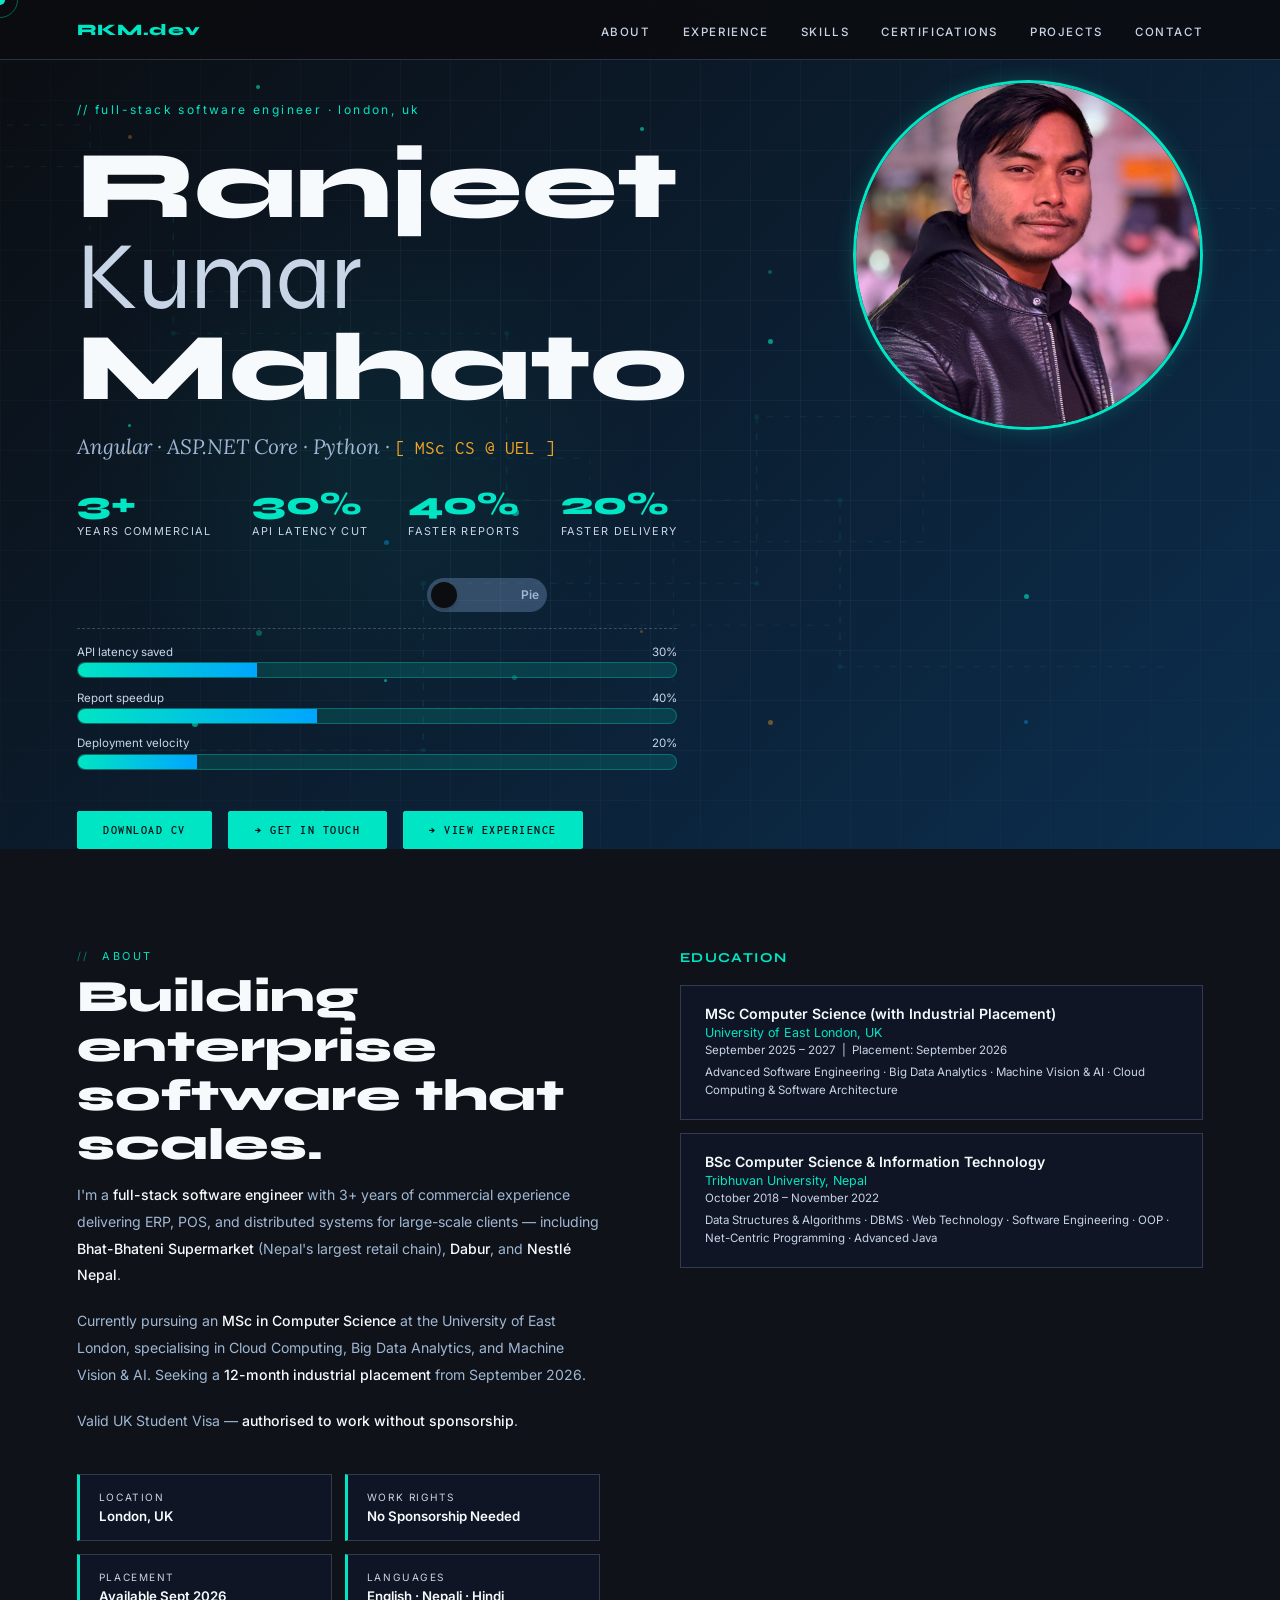
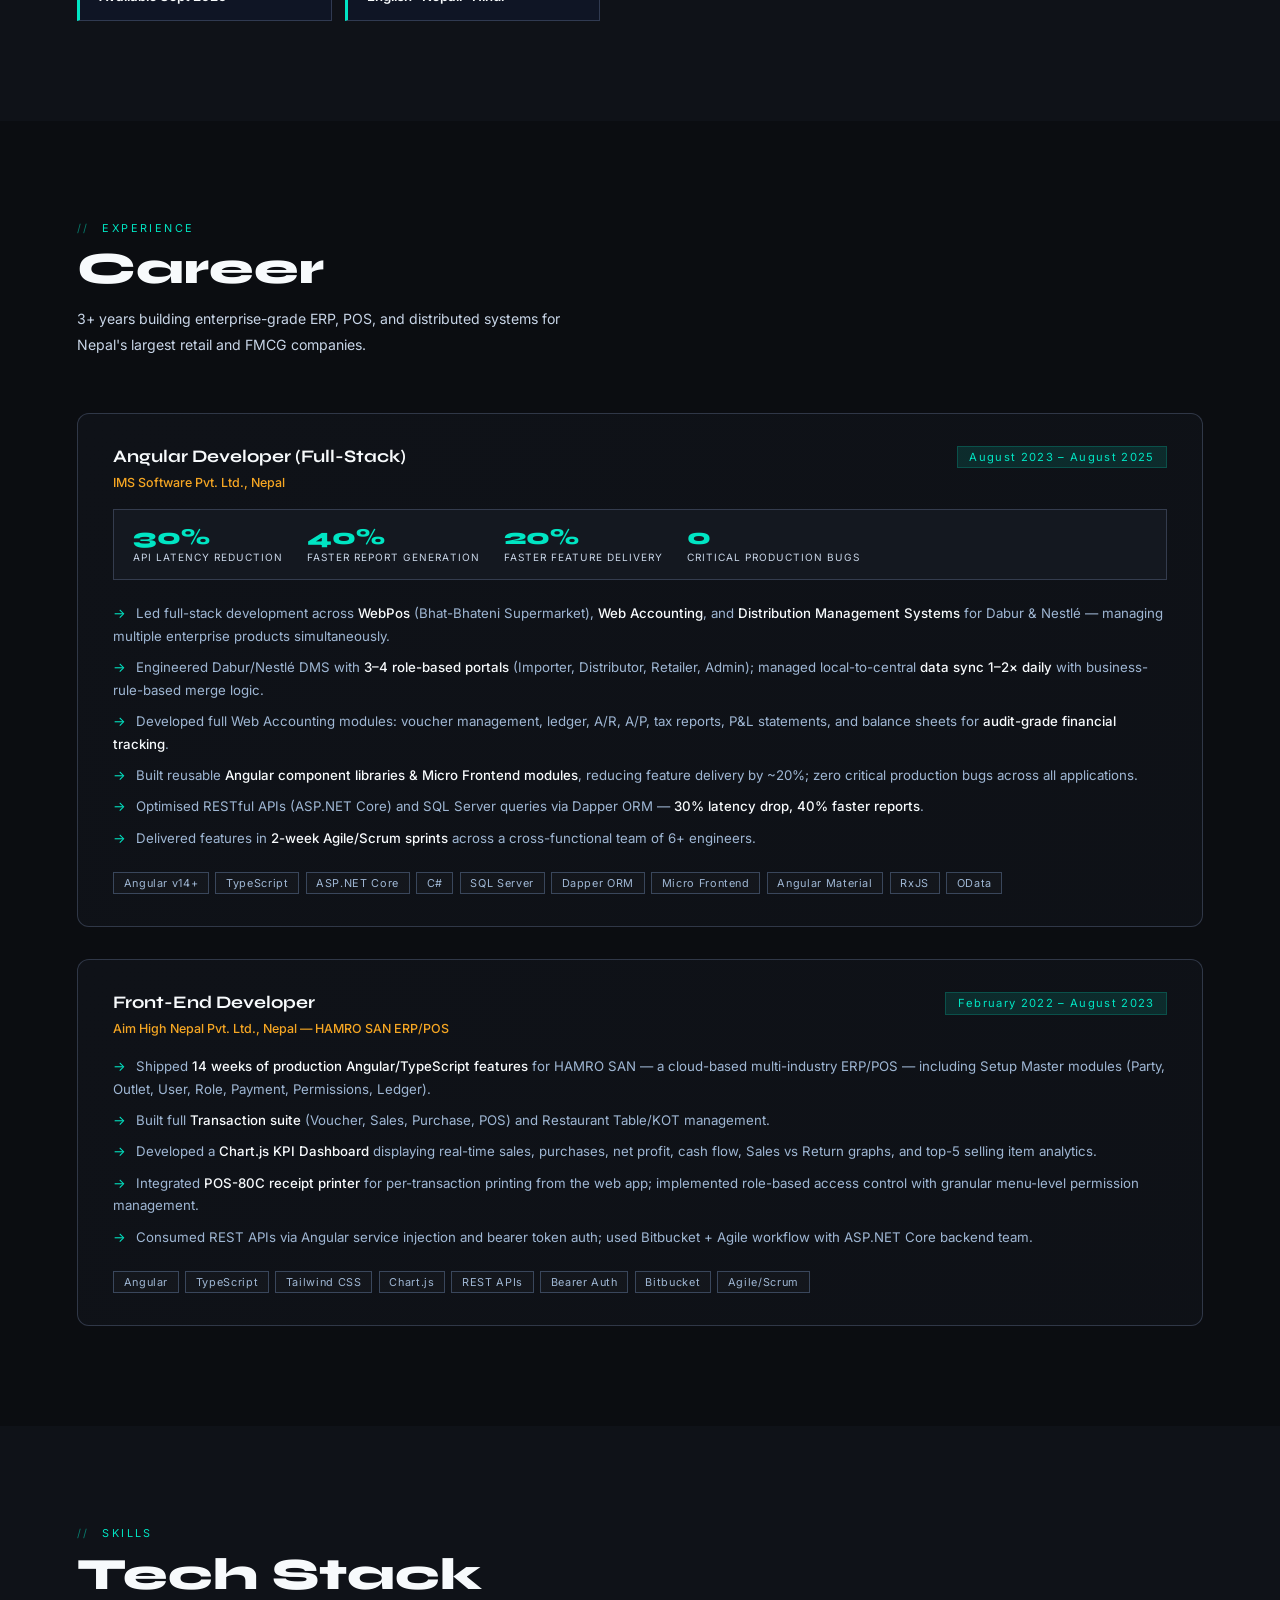
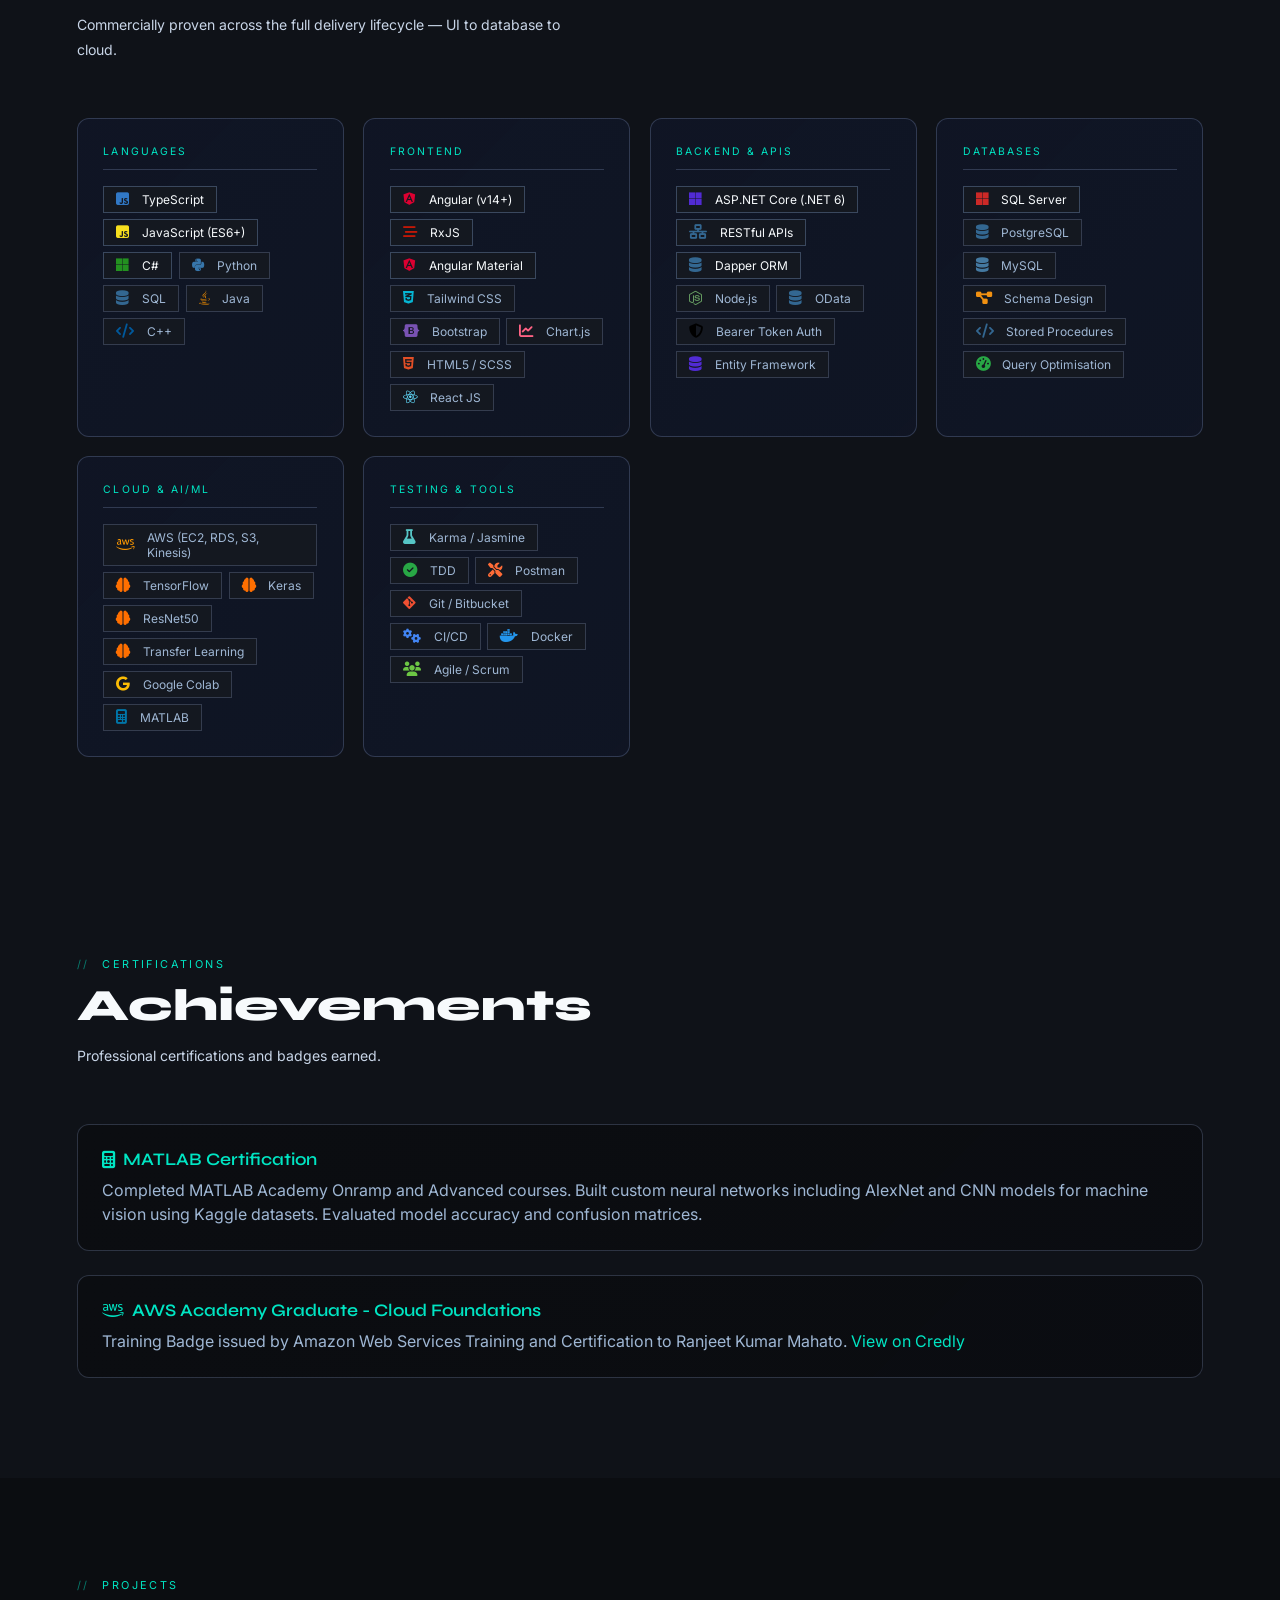
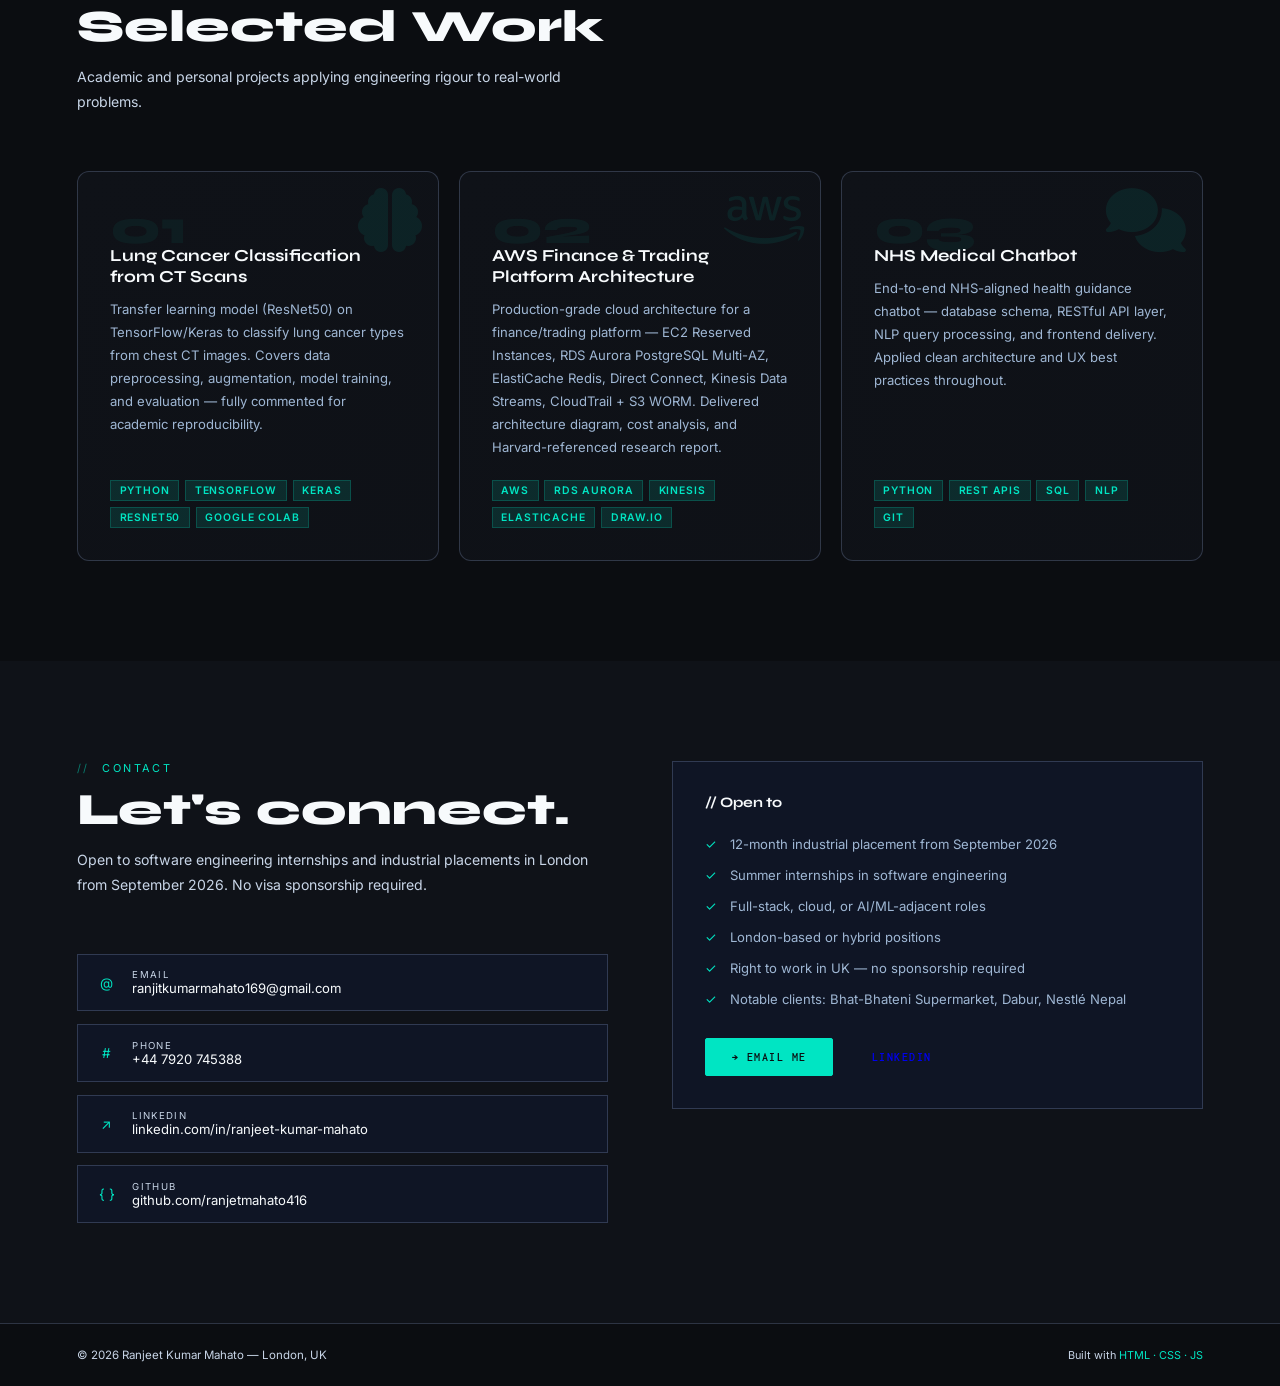
==== commit c81083a3: "animations and design change" ====
--- a/index.html
+++ b/index.html
@@ -179,7 +179,7 @@
       min-height: calc(100vh - 60px);
       display: flex;
       align-items: center;
-      justify-content: space-between;
+      /* justify-content: space-between; */
       flex-wrap: wrap;
       padding: 80px 6% 0; /* avoid navbar overlap */
       position: relative;
@@ -196,6 +196,11 @@
       background-size: 50px 50px;
       opacity: 0.25;
       mask-image: radial-gradient(ellipse 80% 80% at 50% 50%, black 30%, transparent 100%);
+      animation: grid-shift 20s linear infinite;
+    }
+    @keyframes grid-shift {
+      0% { background-position: 0 0; }
+      100% { background-position: 50px 50px; }
     }
     .hero-glow {
       position: absolute;
@@ -203,10 +208,159 @@
       width: 600px; height: 600px;
       background: radial-gradient(circle, rgba(0,229,195,0.06) 0%, transparent 65%);
       pointer-events: none;
+      animation: glow-pulse 4s ease-in-out infinite alternate;
+    }
+    @keyframes glow-pulse {
+      0% { opacity: 0.3; transform: scale(1); }
+      100% { opacity: 0.6; transform: scale(1.05); }
+    }
+    .floating-particles {
+      position: absolute;
+      inset: 0;
+      pointer-events: none;
+      z-index: 1;
+    }
+    .particle {
+      position: absolute;
+      background: var(--teal);
+      border-radius: 50%;
+      opacity: 0.6;
+      animation: float 6s ease-in-out infinite;
+    }
+    .particle:nth-child(1) { width: 4px; height: 4px; top: 10%; left: 20%; animation-delay: 0s; }
+    .particle:nth-child(2) { width: 6px; height: 6px; top: 30%; left: 70%; animation-delay: 1s; }
+    .particle:nth-child(3) { width: 3px; height: 3px; top: 50%; left: 10%; animation-delay: 2s; }
+    .particle:nth-child(4) { width: 5px; height: 5px; top: 70%; left: 80%; animation-delay: 3s; }
+    .particle:nth-child(5) { width: 4px; height: 4px; top: 20%; left: 90%; animation-delay: 4s; }
+    .particle:nth-child(6) { width: 7px; height: 7px; top: 60%; left: 40%; animation-delay: 5s; }
+    .particle:nth-child(7) { width: 3px; height: 3px; top: 80%; left: 30%; animation-delay: 0.5s; }
+    .particle:nth-child(8) { width: 5px; height: 5px; top: 40%; left: 60%; animation-delay: 1.5s; }
+    .particle:nth-child(9) { width: 4px; height: 4px; top: 15%; left: 50%; animation-delay: 2.5s; }
+    .particle:nth-child(10) { width: 6px; height: 6px; top: 85%; left: 15%; animation-delay: 3.5s; }
+    @keyframes float {
+      0%, 100% { transform: translateY(0) translateX(0) scale(1); opacity: 0.3; }
+      25% { transform: translateY(-20px) translateX(10px) scale(1.1); opacity: 0.6; }
+      50% { transform: translateY(-10px) translateX(-10px) scale(0.9); opacity: 0.4; }
+      75% { transform: translateY(10px) translateX(5px) scale(1.2); opacity: 0.7; }
+    }
+
+    /* About section particles */
+    .floating-particles-about {
+      position: absolute;
+      inset: 0;
+      pointer-events: none;
+      z-index: 1;
+    }
+    .particle-about {
+      position: absolute;
+      background: #00a5ff; /* blue */
+      border-radius: 50%;
+      opacity: 0.4;
+      animation: float-about 8s ease-in-out infinite;
+    }
+    .particle-about:nth-child(1) { width: 3px; height: 3px; top: 20%; left: 70%; animation-delay: 0s; }
+    .particle-about:nth-child(2) { width: 5px; height: 5px; top: 60%; left: 30%; animation-delay: 2s; }
+    .particle-about:nth-child(3) { width: 4px; height: 4px; top: 80%; left: 80%; animation-delay: 4s; }
+    @keyframes float-about {
+      0%, 100% { transform: translateY(0) translateX(0) scale(1); opacity: 0.2; }
+      33% { transform: translateY(-15px) translateX(-5px) scale(1.1); opacity: 0.5; }
+      66% { transform: translateY(10px) translateX(10px) scale(0.9); opacity: 0.3; }
+    }
+
+    /* Experience section particles */
+    .floating-particles-exp {
+      position: absolute;
+      inset: 0;
+      pointer-events: none;
+      z-index: 1;
+    }
+    .particle-exp {
+      position: absolute;
+      background: var(--amber);
+      border-radius: 50%;
+      opacity: 0.3;
+      animation: float-exp 7s ease-in-out infinite;
+    }
+    .particle-exp:nth-child(1) { width: 4px; height: 4px; top: 15%; left: 10%; animation-delay: 0s; }
+    .particle-exp:nth-child(2) { width: 6px; height: 6px; top: 40%; left: 85%; animation-delay: 1.5s; }
+    .particle-exp:nth-child(3) { width: 3px; height: 3px; top: 70%; left: 50%; animation-delay: 3s; }
+    .particle-exp:nth-child(4) { width: 5px; height: 5px; top: 90%; left: 25%; animation-delay: 4.5s; }
+    @keyframes float-exp {
+      0%, 100% { transform: translateY(0) translateX(0) scale(1); opacity: 0.2; }
+      25% { transform: translateY(-25px) translateX(15px) scale(1.2); opacity: 0.5; }
+      50% { transform: translateY(15px) translateX(-10px) scale(0.8); opacity: 0.3; }
+      75% { transform: translateY(-10px) translateX(5px) scale(1.1); opacity: 0.4; }
+    }
+
+    /* Skills section particles */
+    .floating-particles-skills {
+      position: absolute;
+      inset: 0;
+      pointer-events: none;
+      z-index: 1;
+    }
+    .particle-skills {
+      position: absolute;
+      background: #00e5c3; /* teal */
+      border-radius: 50%;
+      opacity: 0.3;
+      animation: float-skills 9s ease-in-out infinite;
+    }
+    .particle-skills:nth-child(1) { width: 4px; height: 4px; top: 30%; left: 60%; animation-delay: 0s; }
+    .particle-skills:nth-child(2) { width: 6px; height: 6px; top: 70%; left: 20%; animation-delay: 3s; }
+    @keyframes float-skills {
+      0%, 100% { transform: translateY(0) translateX(0) scale(1); opacity: 0.2; }
+      50% { transform: translateY(-20px) translateX(20px) scale(1.3); opacity: 0.5; }
+    }
+
+    /* Projects section particles */
+    .floating-particles-proj {
+      position: absolute;
+      inset: 0;
+      pointer-events: none;
+      z-index: 1;
+    }
+    .particle-proj {
+      position: absolute;
+      background: var(--teal);
+      border-radius: 50%;
+      opacity: 0.3;
+      animation: float-proj 10s ease-in-out infinite;
+    }
+    .particle-proj:nth-child(1) { width: 4px; height: 4px; top: 25%; left: 75%; animation-delay: 0s; }
+    .particle-proj:nth-child(2) { width: 5px; height: 5px; top: 75%; left: 40%; animation-delay: 5s; }
+    @keyframes float-proj {
+      0%, 100% { transform: translateY(0) translateX(0) scale(1); opacity: 0.2; }
+      50% { transform: translateY(-30px) translateX(-15px) scale(1.4); opacity: 0.6; }
+    }
+
+    /* Contact section particles */
+    .floating-particles-contact {
+      position: absolute;
+      inset: 0;
+      pointer-events: none;
+      z-index: 1;
+    }
+    .particle-contact {
+      position: absolute;
+      background: #f5a623; /* amber */
+      border-radius: 50%;
+      opacity: 0.4;
+      animation: float-contact 8s ease-in-out infinite;
+    }
+    .particle-contact:nth-child(1) { width: 3px; height: 3px; top: 20%; left: 80%; animation-delay: 0s; }
+    .particle-contact:nth-child(2) { width: 4px; height: 4px; top: 50%; left: 10%; animation-delay: 2s; }
+    .particle-contact:nth-child(3) { width: 5px; height: 5px; top: 80%; left: 60%; animation-delay: 4s; }
+    @keyframes float-contact {
+      0%, 100% { transform: translateY(0) translateX(0) scale(1); opacity: 0.2; }
+      25% { transform: translateY(20px) translateX(10px) scale(1.2); opacity: 0.5; }
+      50% { transform: translateY(-10px) translateX(-5px) scale(0.8); opacity: 0.3; }
+      75% { transform: translateY(15px) translateX(5px) scale(1.1); opacity: 0.4; }
     }
     .profile-picture {
-      flex: 0 0 auto;
-      position: relative;
+      position: absolute;
+      top: 80px;
+      right: 6%;
       z-index: 2;
     }
     .profile-img {
@@ -974,12 +1128,49 @@
     .reveal-d2 { transition-delay: 0.2s; }
     .reveal-d3 { transition-delay: 0.3s; }
 
+    /* Additional section animations */
+    .slide-left {
+      opacity: 0;
+      transform: translateX(-50px);
+      transition: opacity .8s ease, transform .8s ease;
+    }
+    .slide-left.visible { opacity: 1; transform: translateX(0); }
+
+    .slide-right {
+      opacity: 0;
+      transform: translateX(50px);
+      transition: opacity .8s ease, transform .8s ease;
+    }
+    .slide-right.visible { opacity: 1; transform: translateX(0); }
+
+    .slide-up {
+      opacity: 0;
+      transform: translateY(50px);
+      transition: opacity .8s ease, transform .8s ease;
+    }
+    .slide-up.visible { opacity: 1; transform: translateY(0); }
+
+    .zoom-in {
+      opacity: 0;
+      transform: scale(0.8);
+      transition: opacity .8s ease, transform .8s ease;
+    }
+    .zoom-in.visible { opacity: 1; transform: scale(1); }
+
+    .slide-down {
+      opacity: 0;
+      transform: translateY(-50px);
+      transition: opacity .8s ease, transform .8s ease;
+    }
+    .slide-down.visible { opacity: 1; transform: translateY(0); }
+
     /* ── RESPONSIVE ── */
     @media (max-width: 768px) {
       nav { padding: 0 4%; }
       .nav-links { display: none; }
       section { padding: 70px 5%; }
       #hero { padding: 0 5%; flex-direction: column; text-align: center; }
+      .profile-picture { position: relative; top: auto; right: auto; margin-top: 2rem; }
       .profile-img { width: 200px; height: 200px; }
       .about-wrap, .contact-wrap { grid-template-columns: 1fr; gap: 2.5rem; }
       footer { flex-direction: column; text-align: center; }
@@ -1058,6 +1249,18 @@
   <section id="hero">
     <div class="hero-grid-bg"></div>
     <div class="hero-glow"></div>
+    <div class="floating-particles">
+      <div class="particle"></div>
+      <div class="particle"></div>
+      <div class="particle"></div>
+      <div class="particle"></div>
+      <div class="particle"></div>
+      <div class="particle"></div>
+      <div class="particle"></div>
+      <div class="particle"></div>
+      <div class="particle"></div>
+      <div class="particle"></div>
+    </div>
     <div class="hero-content">
       <div class="hero-mono">// full-stack software engineer · london, uk</div>
       <h1 class="hero-name">Ranjeet<br><span class="dim">Kumar</span><br>Mahato</h1>
@@ -1124,7 +1327,12 @@
 
   <!-- ABOUT -->
   <section id="about">
-    <div class="about-wrap">
+    <div class="floating-particles-about">
+      <div class="particle-about"></div>
+      <div class="particle-about"></div>
+      <div class="particle-about"></div>
+    </div>
+    <div class="about-wrap slide-left">
       <div class="about-bio reveal">
         <div class="sec-label">About</div>
         <h2 class="sec-title">Building enterprise software that scales.</h2>
@@ -1177,10 +1385,17 @@
 
   <!-- EXPERIENCE -->
   <section id="experience">
+    <div class="floating-particles-exp">
+      <div class="particle-exp"></div>
+      <div class="particle-exp"></div>
+      <div class="particle-exp"></div>
+      <div class="particle-exp"></div>
+    </div>
     <div class="sec-label">Experience</div>
     <h2 class="sec-title">Career</h2>
     <p class="sec-sub">3+ years building enterprise-grade ERP, POS, and distributed systems for Nepal's largest retail and FMCG companies.</p>
 
+    <div class="exp-wrap slide-right">
     <div class="exp-grid">
 
       <div class="exp-card reveal">
@@ -1241,15 +1456,20 @@
       </div>
 
     </div>
+    </div>
   </section>
 
   <!-- SKILLS -->
   <section id="skills">
+    <div class="floating-particles-skills">
+      <div class="particle-skills"></div>
+      <div class="particle-skills"></div>
+    </div>
     <div class="sec-label">Skills</div>
     <h2 class="sec-title">Tech Stack</h2>
     <p class="sec-sub">Commercially proven across the full delivery lifecycle — UI to database to cloud.</p>
 
-    <div class="skills-wrap reveal">
+    <div class="skills-wrap slide-up">
       <div class="skill-group">
         <div class="skill-group-title">Languages</div>
         <div class="pill-wrap">
@@ -1331,7 +1551,7 @@
     <h2 class="sec-title">Achievements</h2>
     <p class="sec-sub">Professional certifications and badges earned.</p>
 
-    <div class="certifications-wrap reveal">
+    <div class="certifications-wrap zoom-in">
       <div class="cert-card">
         <h3><i class="fas fa-calculator"></i> MATLAB Certification</h3>
         <p>Completed MATLAB Academy Onramp and Advanced courses. Built custom neural networks including AlexNet and CNN models for machine vision using Kaggle datasets. Evaluated model accuracy and confusion matrices.</p>
@@ -1345,10 +1565,15 @@
 
   <!-- PROJECTS -->
   <section id="projects">
+    <div class="floating-particles-proj">
+      <div class="particle-proj"></div>
+      <div class="particle-proj"></div>
+    </div>
     <div class="sec-label">Projects</div>
     <h2 class="sec-title">Selected Work</h2>
     <p class="sec-sub">Academic and personal projects applying engineering rigour to real-world problems.</p>
 
+    <div class="projects-wrap slide-down">
     <div class="proj-grid">
       <div class="proj-card reveal">
         <div class="proj-bg-icon"><i class="fas fa-brain"></i></div>
@@ -1392,11 +1617,17 @@
         </div>
       </div>
     </div>
+    </div>
   </section>
 
   <!-- CONTACT -->
   <section id="contact">
-    <div class="contact-wrap">
+    <div class="floating-particles-contact">
+      <div class="particle-contact"></div>
+      <div class="particle-contact"></div>
+      <div class="particle-contact"></div>
+    </div>
+    <div class="contact-wrap slide-left">
       <div>
         <div class="sec-label">Contact</div>
         <h2 class="sec-title">Let's connect.</h2>
@@ -1500,7 +1731,7 @@
         }
       });
     }, { threshold: 0.08 });
-    document.querySelectorAll('.reveal').forEach(el => observer.observe(el));
+    document.querySelectorAll('.reveal, .slide-left, .slide-right, .slide-up, .zoom-in, .slide-down').forEach(el => observer.observe(el));
 
     // Active nav
     const sections = document.querySelectorAll('section[id]');
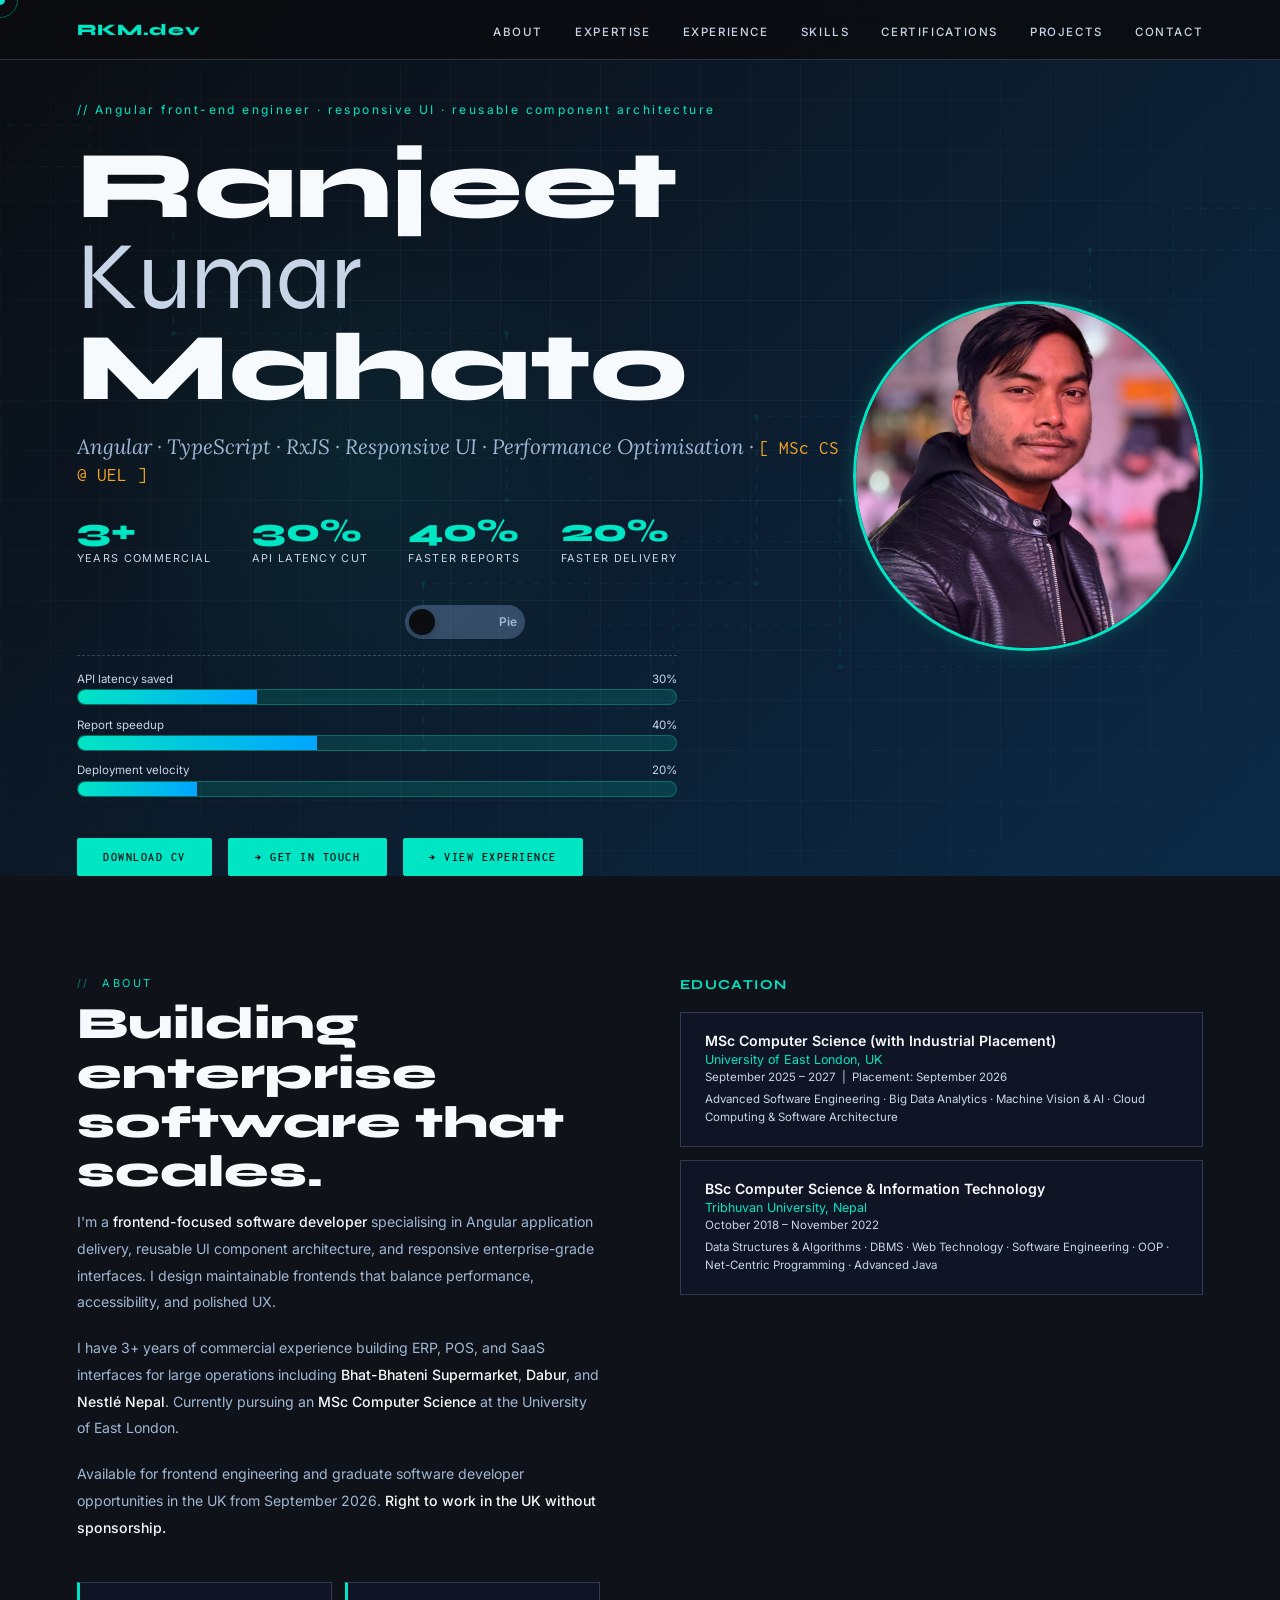
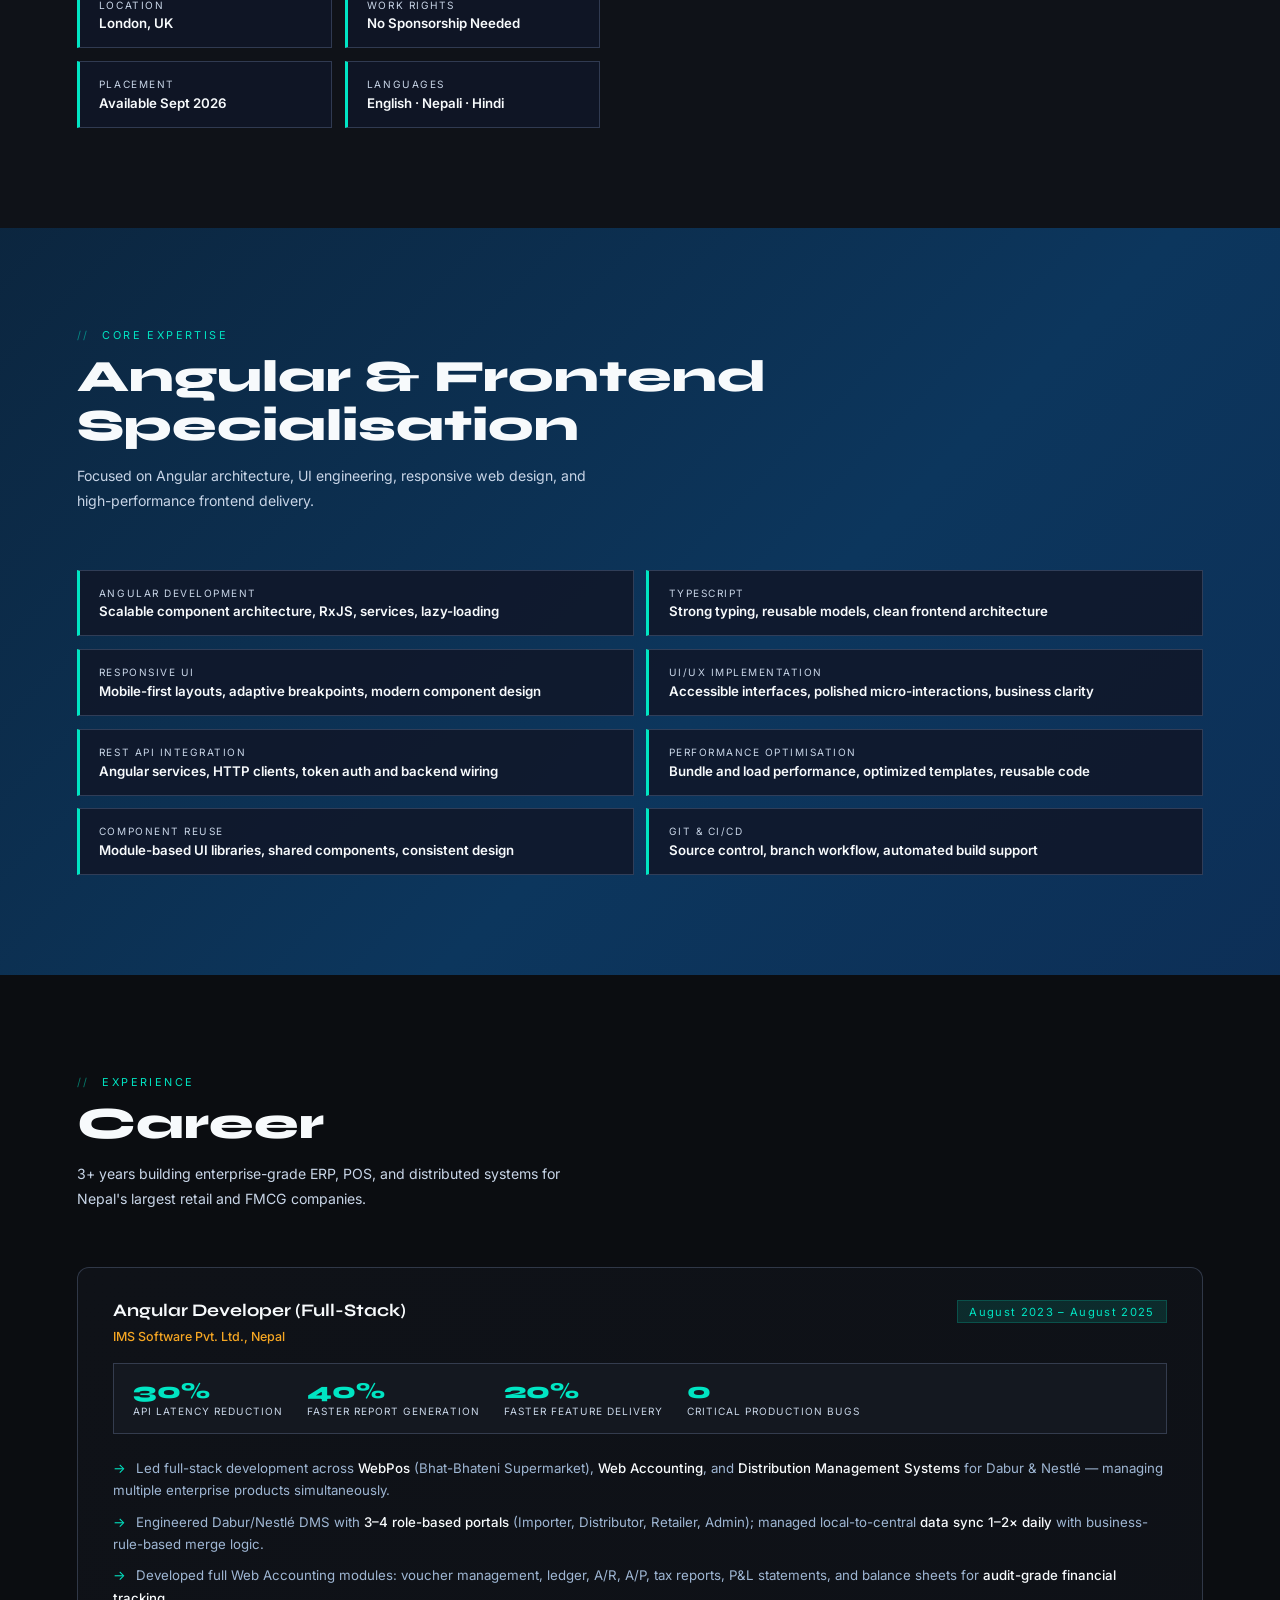
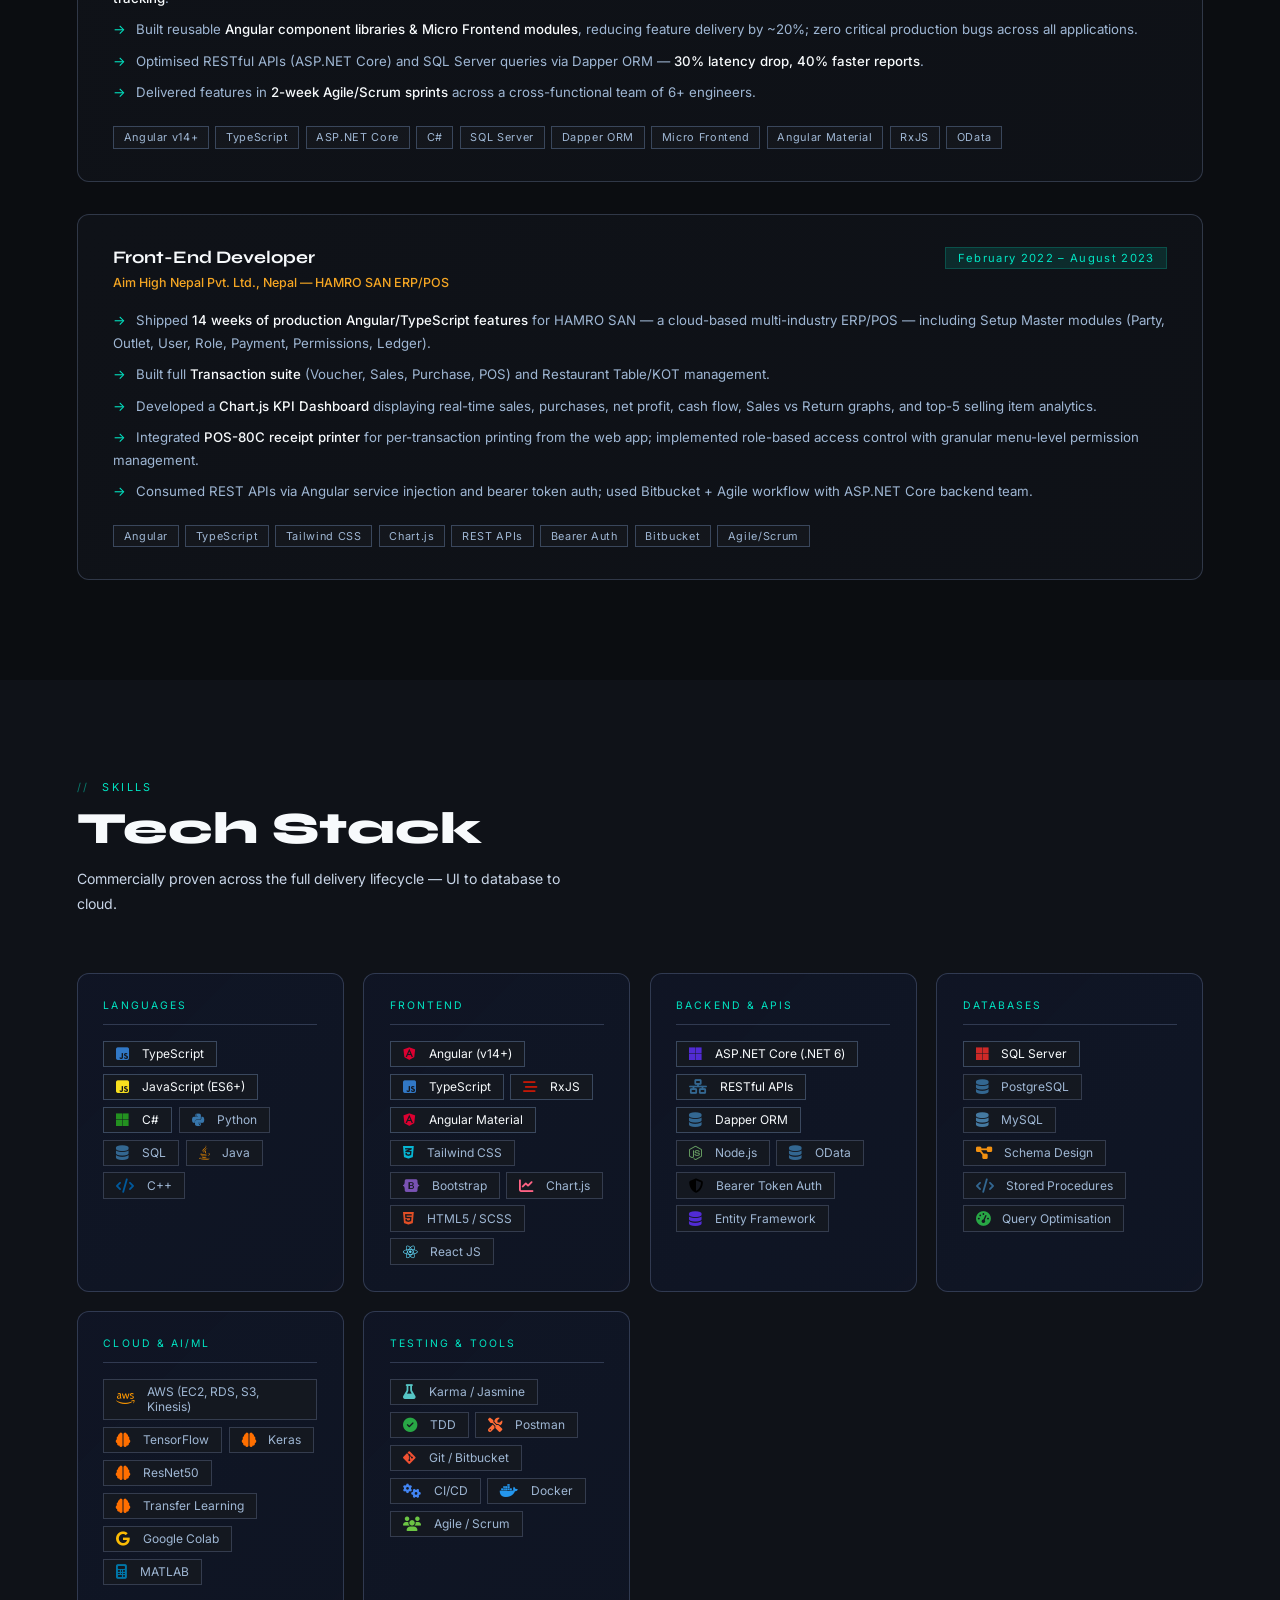
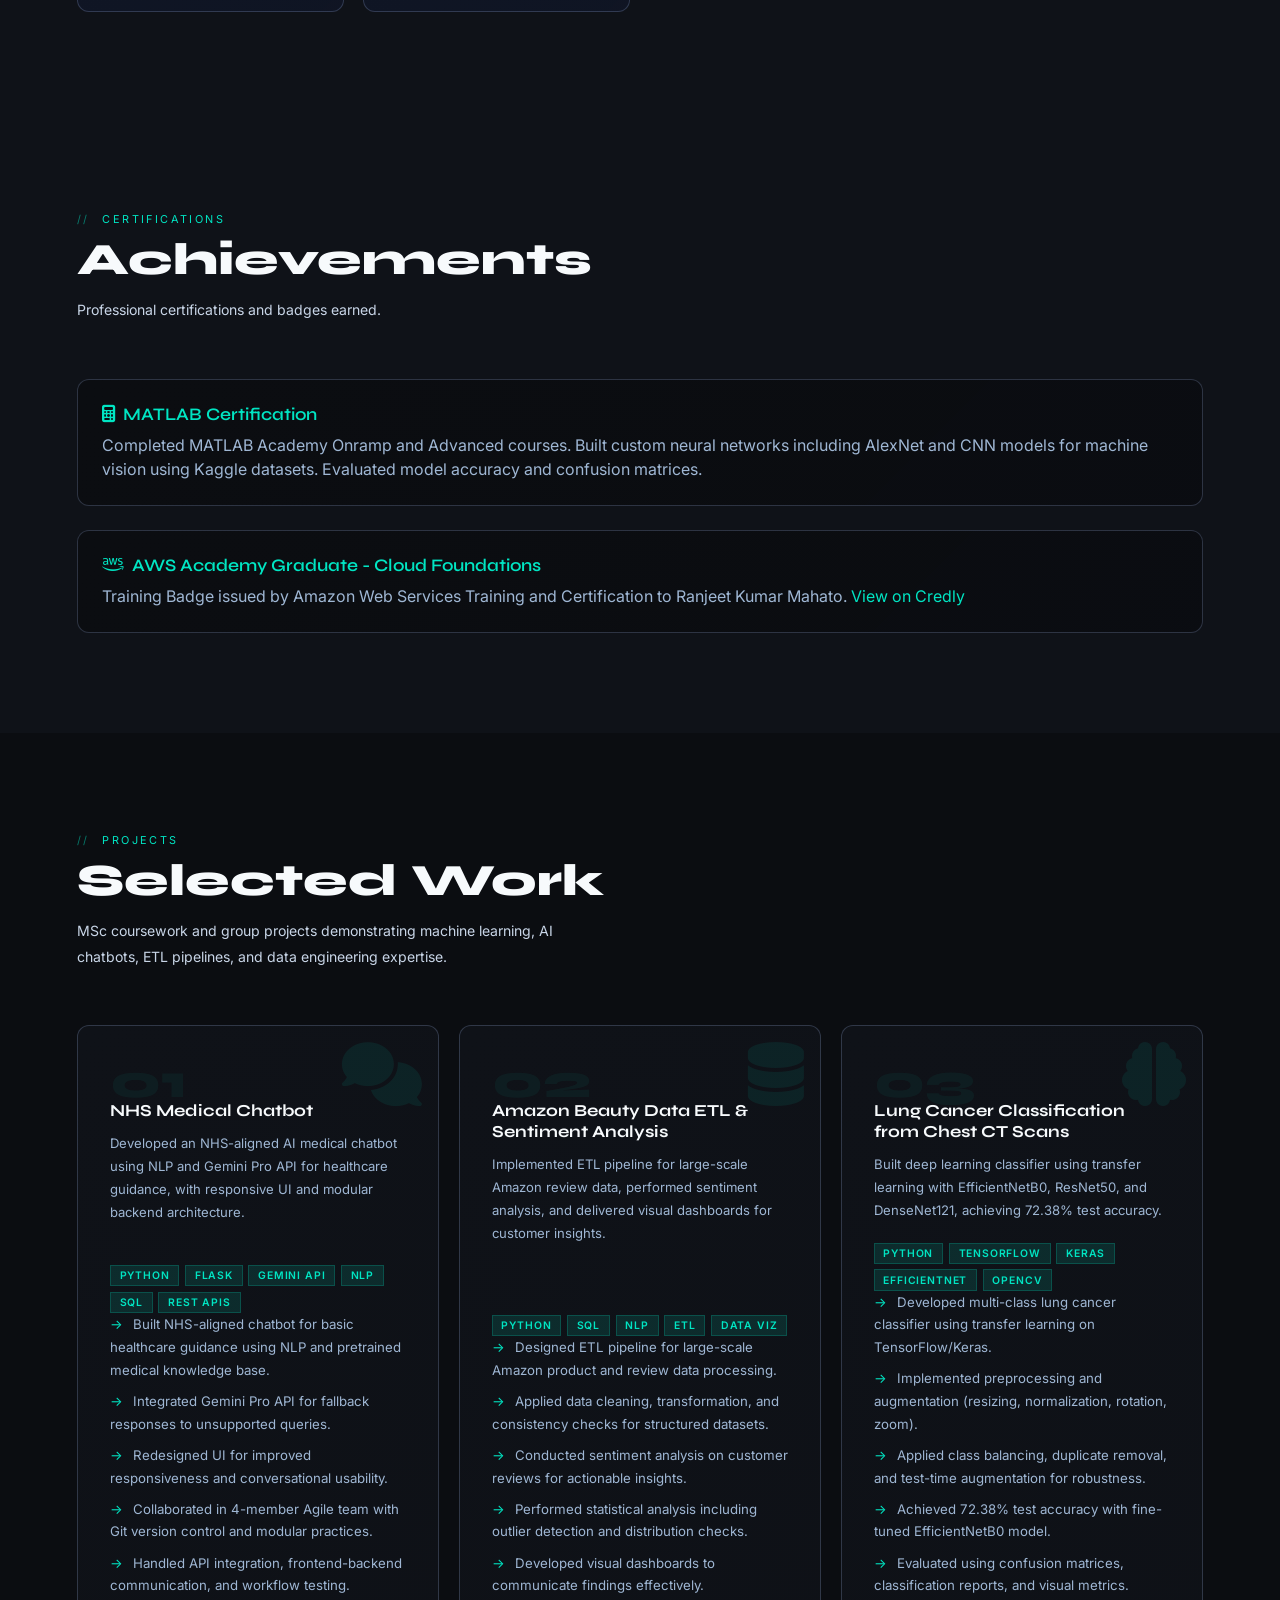
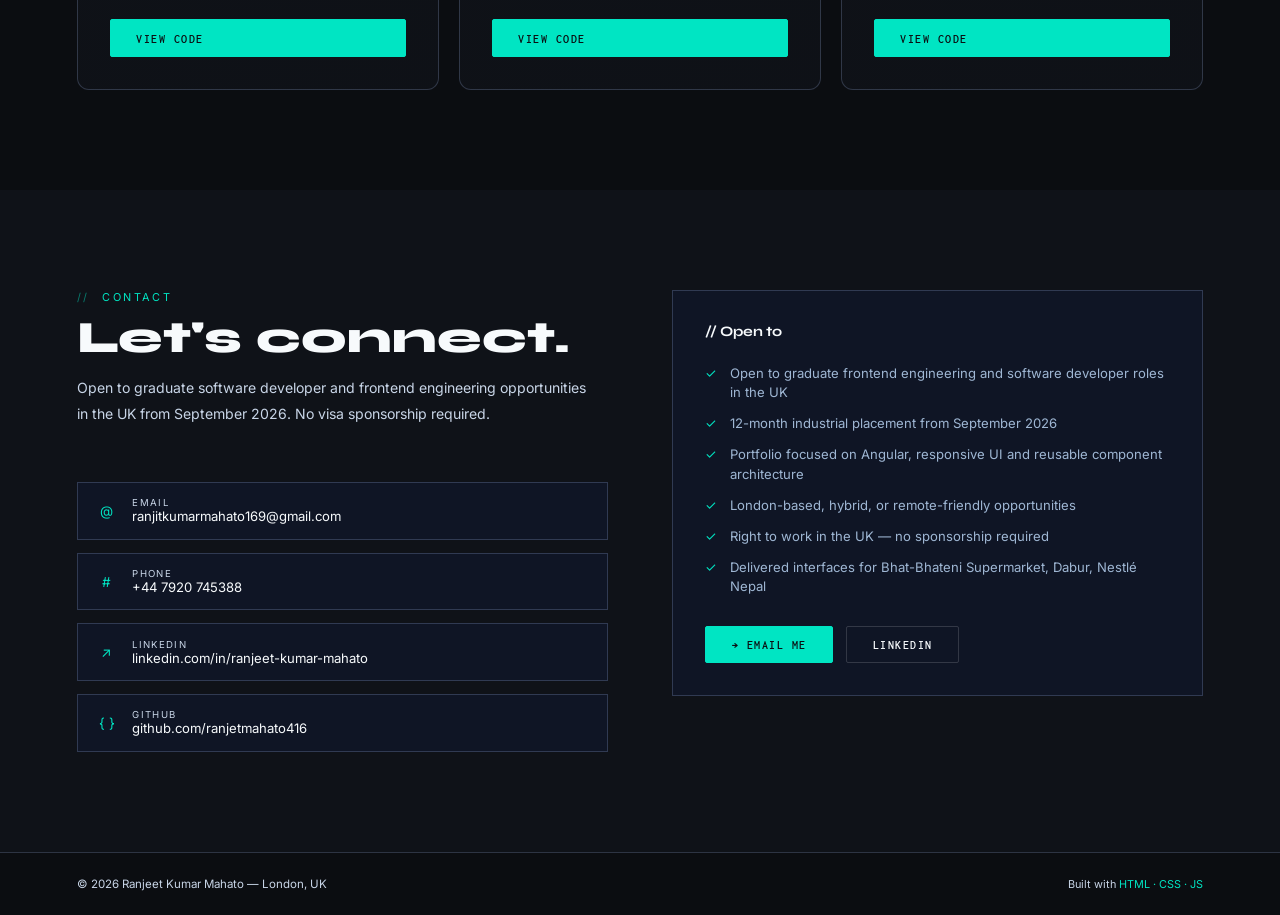
==== commit d2feec41: "Website correction and branch update" ====
--- a/index.html
+++ b/index.html
@@ -3,7 +3,7 @@
 <head>
   <meta charset="UTF-8"/>
   <meta name="viewport" content="width=device-width, initial-scale=1.0"/>
-  <title>Ranjeet Kumar Mahato — Full-Stack Software Engineer</title>
+  <title>Ranjeet Kumar Mahato — Angular Frontend Developer</title>
   <link href="https://fonts.googleapis.com/css2?family=Syne:wght@400;600;700;800&family=Inconsolata:wght@300;400;500&family=Lora:ital,wght@0,400;0,600;1,400&family=Inter:wght@300;400;500;600;700&display=swap" rel="stylesheet"/>
   <link rel="stylesheet" href="https://cdnjs.cloudflare.com/ajax/libs/font-awesome/6.4.0/css/all.min.css"/>
   <style>
@@ -179,7 +179,7 @@
       min-height: calc(100vh - 60px);
       display: flex;
       align-items: center;
-      /* justify-content: space-between; */
+      justify-content: space-between;
       flex-wrap: wrap;
       padding: 80px 6% 0; /* avoid navbar overlap */
       position: relative;
@@ -196,11 +196,6 @@
       background-size: 50px 50px;
       opacity: 0.25;
       mask-image: radial-gradient(ellipse 80% 80% at 50% 50%, black 30%, transparent 100%);
-      animation: grid-shift 20s linear infinite;
-    }
-    @keyframes grid-shift {
-      0% { background-position: 0 0; }
-      100% { background-position: 50px 50px; }
     }
     .hero-glow {
       position: absolute;
@@ -208,159 +203,10 @@
       width: 600px; height: 600px;
       background: radial-gradient(circle, rgba(0,229,195,0.06) 0%, transparent 65%);
       pointer-events: none;
-      animation: glow-pulse 4s ease-in-out infinite alternate;
-    }
-    @keyframes glow-pulse {
-      0% { opacity: 0.3; transform: scale(1); }
-      100% { opacity: 0.6; transform: scale(1.05); }
-    }
-    .floating-particles {
-      position: absolute;
-      inset: 0;
-      pointer-events: none;
-      z-index: 1;
-    }
-    .particle {
-      position: absolute;
-      background: var(--teal);
-      border-radius: 50%;
-      opacity: 0.6;
-      animation: float 6s ease-in-out infinite;
-    }
-    .particle:nth-child(1) { width: 4px; height: 4px; top: 10%; left: 20%; animation-delay: 0s; }
-    .particle:nth-child(2) { width: 6px; height: 6px; top: 30%; left: 70%; animation-delay: 1s; }
-    .particle:nth-child(3) { width: 3px; height: 3px; top: 50%; left: 10%; animation-delay: 2s; }
-    .particle:nth-child(4) { width: 5px; height: 5px; top: 70%; left: 80%; animation-delay: 3s; }
-    .particle:nth-child(5) { width: 4px; height: 4px; top: 20%; left: 90%; animation-delay: 4s; }
-    .particle:nth-child(6) { width: 7px; height: 7px; top: 60%; left: 40%; animation-delay: 5s; }
-    .particle:nth-child(7) { width: 3px; height: 3px; top: 80%; left: 30%; animation-delay: 0.5s; }
-    .particle:nth-child(8) { width: 5px; height: 5px; top: 40%; left: 60%; animation-delay: 1.5s; }
-    .particle:nth-child(9) { width: 4px; height: 4px; top: 15%; left: 50%; animation-delay: 2.5s; }
-    .particle:nth-child(10) { width: 6px; height: 6px; top: 85%; left: 15%; animation-delay: 3.5s; }
-    @keyframes float {
-      0%, 100% { transform: translateY(0) translateX(0) scale(1); opacity: 0.3; }
-      25% { transform: translateY(-20px) translateX(10px) scale(1.1); opacity: 0.6; }
-      50% { transform: translateY(-10px) translateX(-10px) scale(0.9); opacity: 0.4; }
-      75% { transform: translateY(10px) translateX(5px) scale(1.2); opacity: 0.7; }
-    }
-
-    /* About section particles */
-    .floating-particles-about {
-      position: absolute;
-      inset: 0;
-      pointer-events: none;
-      z-index: 1;
-    }
-    .particle-about {
-      position: absolute;
-      background: #00a5ff; /* blue */
-      border-radius: 50%;
-      opacity: 0.4;
-      animation: float-about 8s ease-in-out infinite;
-    }
-    .particle-about:nth-child(1) { width: 3px; height: 3px; top: 20%; left: 70%; animation-delay: 0s; }
-    .particle-about:nth-child(2) { width: 5px; height: 5px; top: 60%; left: 30%; animation-delay: 2s; }
-    .particle-about:nth-child(3) { width: 4px; height: 4px; top: 80%; left: 80%; animation-delay: 4s; }
-    @keyframes float-about {
-      0%, 100% { transform: translateY(0) translateX(0) scale(1); opacity: 0.2; }
-      33% { transform: translateY(-15px) translateX(-5px) scale(1.1); opacity: 0.5; }
-      66% { transform: translateY(10px) translateX(10px) scale(0.9); opacity: 0.3; }
-    }
-
-    /* Experience section particles */
-    .floating-particles-exp {
-      position: absolute;
-      inset: 0;
-      pointer-events: none;
-      z-index: 1;
-    }
-    .particle-exp {
-      position: absolute;
-      background: var(--amber);
-      border-radius: 50%;
-      opacity: 0.3;
-      animation: float-exp 7s ease-in-out infinite;
-    }
-    .particle-exp:nth-child(1) { width: 4px; height: 4px; top: 15%; left: 10%; animation-delay: 0s; }
-    .particle-exp:nth-child(2) { width: 6px; height: 6px; top: 40%; left: 85%; animation-delay: 1.5s; }
-    .particle-exp:nth-child(3) { width: 3px; height: 3px; top: 70%; left: 50%; animation-delay: 3s; }
-    .particle-exp:nth-child(4) { width: 5px; height: 5px; top: 90%; left: 25%; animation-delay: 4.5s; }
-    @keyframes float-exp {
-      0%, 100% { transform: translateY(0) translateX(0) scale(1); opacity: 0.2; }
-      25% { transform: translateY(-25px) translateX(15px) scale(1.2); opacity: 0.5; }
-      50% { transform: translateY(15px) translateX(-10px) scale(0.8); opacity: 0.3; }
-      75% { transform: translateY(-10px) translateX(5px) scale(1.1); opacity: 0.4; }
-    }
-
-    /* Skills section particles */
-    .floating-particles-skills {
-      position: absolute;
-      inset: 0;
-      pointer-events: none;
-      z-index: 1;
-    }
-    .particle-skills {
-      position: absolute;
-      background: #00e5c3; /* teal */
-      border-radius: 50%;
-      opacity: 0.3;
-      animation: float-skills 9s ease-in-out infinite;
-    }
-    .particle-skills:nth-child(1) { width: 4px; height: 4px; top: 30%; left: 60%; animation-delay: 0s; }
-    .particle-skills:nth-child(2) { width: 6px; height: 6px; top: 70%; left: 20%; animation-delay: 3s; }
-    @keyframes float-skills {
-      0%, 100% { transform: translateY(0) translateX(0) scale(1); opacity: 0.2; }
-      50% { transform: translateY(-20px) translateX(20px) scale(1.3); opacity: 0.5; }
-    }
-
-    /* Projects section particles */
-    .floating-particles-proj {
-      position: absolute;
-      inset: 0;
-      pointer-events: none;
-      z-index: 1;
-    }
-    .particle-proj {
-      position: absolute;
-      background: var(--teal);
-      border-radius: 50%;
-      opacity: 0.3;
-      animation: float-proj 10s ease-in-out infinite;
-    }
-    .particle-proj:nth-child(1) { width: 4px; height: 4px; top: 25%; left: 75%; animation-delay: 0s; }
-    .particle-proj:nth-child(2) { width: 5px; height: 5px; top: 75%; left: 40%; animation-delay: 5s; }
-    @keyframes float-proj {
-      0%, 100% { transform: translateY(0) translateX(0) scale(1); opacity: 0.2; }
-      50% { transform: translateY(-30px) translateX(-15px) scale(1.4); opacity: 0.6; }
-    }
-
-    /* Contact section particles */
-    .floating-particles-contact {
-      position: absolute;
-      inset: 0;
-      pointer-events: none;
-      z-index: 1;
-    }
-    .particle-contact {
-      position: absolute;
-      background: #f5a623; /* amber */
-      border-radius: 50%;
-      opacity: 0.4;
-      animation: float-contact 8s ease-in-out infinite;
-    }
-    .particle-contact:nth-child(1) { width: 3px; height: 3px; top: 20%; left: 80%; animation-delay: 0s; }
-    .particle-contact:nth-child(2) { width: 4px; height: 4px; top: 50%; left: 10%; animation-delay: 2s; }
-    .particle-contact:nth-child(3) { width: 5px; height: 5px; top: 80%; left: 60%; animation-delay: 4s; }
-    @keyframes float-contact {
-      0%, 100% { transform: translateY(0) translateX(0) scale(1); opacity: 0.2; }
-      25% { transform: translateY(20px) translateX(10px) scale(1.2); opacity: 0.5; }
-      50% { transform: translateY(-10px) translateX(-5px) scale(0.8); opacity: 0.3; }
-      75% { transform: translateY(15px) translateX(5px) scale(1.1); opacity: 0.4; }
     }
     .profile-picture {
-      position: absolute;
-      top: 80px;
-      right: 6%;
+      flex: 0 0 auto;
+      position: relative;
       z-index: 2;
     }
     .profile-img {
@@ -700,6 +546,8 @@
     }
     .btn-teal { background: var(--teal); color: var(--bg); border: 1px solid var(--teal); }
     .btn-teal:hover { background: transparent; color: var(--teal); }
+    .btn-ghost { background: transparent; color: var(--white); border: 1px solid rgba(255,255,255,0.15); }
+    .btn-ghost:hover { color: var(--teal); border-color: var(--teal); }
     .btn.active {
       background: var(--teal);
       color: var(--bg);
@@ -1128,49 +976,12 @@
     .reveal-d2 { transition-delay: 0.2s; }
     .reveal-d3 { transition-delay: 0.3s; }
 
-    /* Additional section animations */
-    .slide-left {
-      opacity: 0;
-      transform: translateX(-50px);
-      transition: opacity .8s ease, transform .8s ease;
-    }
-    .slide-left.visible { opacity: 1; transform: translateX(0); }
-
-    .slide-right {
-      opacity: 0;
-      transform: translateX(50px);
-      transition: opacity .8s ease, transform .8s ease;
-    }
-    .slide-right.visible { opacity: 1; transform: translateX(0); }
-
-    .slide-up {
-      opacity: 0;
-      transform: translateY(50px);
-      transition: opacity .8s ease, transform .8s ease;
-    }
-    .slide-up.visible { opacity: 1; transform: translateY(0); }
-
-    .zoom-in {
-      opacity: 0;
-      transform: scale(0.8);
-      transition: opacity .8s ease, transform .8s ease;
-    }
-    .zoom-in.visible { opacity: 1; transform: scale(1); }
-
-    .slide-down {
-      opacity: 0;
-      transform: translateY(-50px);
-      transition: opacity .8s ease, transform .8s ease;
-    }
-    .slide-down.visible { opacity: 1; transform: translateY(0); }
-
     /* ── RESPONSIVE ── */
     @media (max-width: 768px) {
       nav { padding: 0 4%; }
       .nav-links { display: none; }
       section { padding: 70px 5%; }
       #hero { padding: 0 5%; flex-direction: column; text-align: center; }
-      .profile-picture { position: relative; top: auto; right: auto; margin-top: 2rem; }
       .profile-img { width: 200px; height: 200px; }
       .about-wrap, .contact-wrap { grid-template-columns: 1fr; gap: 2.5rem; }
       footer { flex-direction: column; text-align: center; }
@@ -1187,6 +998,7 @@
     <a class="nav-logo" href="#hero">RKM.dev</a>
     <ul class="nav-links">
       <li><a href="#about">About</a></li>
+      <li><a href="#core">Expertise</a></li>
       <li><a href="#experience">Experience</a></li>
       <li><a href="#skills">Skills</a></li>
       <li><a href="#certifications">Certifications</a></li>
@@ -1249,23 +1061,11 @@
   <section id="hero">
     <div class="hero-grid-bg"></div>
     <div class="hero-glow"></div>
-    <div class="floating-particles">
-      <div class="particle"></div>
-      <div class="particle"></div>
-      <div class="particle"></div>
-      <div class="particle"></div>
-      <div class="particle"></div>
-      <div class="particle"></div>
-      <div class="particle"></div>
-      <div class="particle"></div>
-      <div class="particle"></div>
-      <div class="particle"></div>
-    </div>
     <div class="hero-content">
-      <div class="hero-mono">// full-stack software engineer · london, uk</div>
+      <div class="hero-mono">// Angular front-end engineer · responsive UI · reusable component architecture</div>
       <h1 class="hero-name">Ranjeet<br><span class="dim">Kumar</span><br>Mahato</h1>
       <p class="hero-role">
-        Angular · ASP.NET Core · Python ·
+        Angular · TypeScript · RxJS · Responsive UI · Performance Optimisation ·
         <span class="hi">[ MSc CS @ UEL ]</span>
       </p>
       <div class="hero-metrics">
@@ -1327,23 +1127,18 @@
 
   <!-- ABOUT -->
   <section id="about">
-    <div class="floating-particles-about">
-      <div class="particle-about"></div>
-      <div class="particle-about"></div>
-      <div class="particle-about"></div>
-    </div>
-    <div class="about-wrap slide-left">
+    <div class="about-wrap">
       <div class="about-bio reveal">
         <div class="sec-label">About</div>
         <h2 class="sec-title">Building enterprise software that scales.</h2>
         <p>
-          I'm a <strong>full-stack software engineer</strong> with 3+ years of commercial experience delivering ERP, POS, and distributed systems for large-scale clients — including <strong>Bhat-Bhateni Supermarket</strong> (Nepal's largest retail chain), <strong>Dabur</strong>, and <strong>Nestlé Nepal</strong>.
+          I'm a <strong>frontend-focused software developer</strong> specialising in Angular application delivery, reusable UI component architecture, and responsive enterprise-grade interfaces. I design maintainable frontends that balance performance, accessibility, and polished UX.
         </p>
         <p>
-          Currently pursuing an <strong>MSc in Computer Science</strong> at the University of East London, specialising in Cloud Computing, Big Data Analytics, and Machine Vision & AI. Seeking a <strong>12-month industrial placement</strong> from September 2026.
+          I have 3+ years of commercial experience building ERP, POS, and SaaS interfaces for large operations including <strong>Bhat-Bhateni Supermarket</strong>, <strong>Dabur</strong>, and <strong>Nestlé Nepal</strong>. Currently pursuing an <strong>MSc Computer Science</strong> at the University of East London.
         </p>
         <p>
-          Valid UK Student Visa — <strong>authorised to work without sponsorship</strong>.
+          Available for frontend engineering and graduate software developer opportunities in the UK from September 2026. <strong>Right to work in the UK without sponsorship.</strong>
         </p>
         <div class="stat-row">
           <div class="stat-box">
@@ -1383,19 +1178,53 @@
     </div>
   </section>
 
+  <!-- CORE EXPERTISE -->
+  <section id="core">
+    <div class="sec-label">Core Expertise</div>
+    <h2 class="sec-title">Angular & Frontend Specialisation</h2>
+    <p class="sec-sub">Focused on Angular architecture, UI engineering, responsive web design, and high-performance frontend delivery.</p>
+    <div class="stat-row reveal">
+      <div class="stat-box">
+        <div class="stat-box-label">Angular Development</div>
+        <div class="stat-box-val">Scalable component architecture, RxJS, services, lazy-loading</div>
+      </div>
+      <div class="stat-box">
+        <div class="stat-box-label">TypeScript</div>
+        <div class="stat-box-val">Strong typing, reusable models, clean frontend architecture</div>
+      </div>
+      <div class="stat-box">
+        <div class="stat-box-label">Responsive UI</div>
+        <div class="stat-box-val">Mobile-first layouts, adaptive breakpoints, modern component design</div>
+      </div>
+      <div class="stat-box">
+        <div class="stat-box-label">UI/UX Implementation</div>
+        <div class="stat-box-val">Accessible interfaces, polished micro-interactions, business clarity</div>
+      </div>
+      <div class="stat-box">
+        <div class="stat-box-label">REST API Integration</div>
+        <div class="stat-box-val">Angular services, HTTP clients, token auth and backend wiring</div>
+      </div>
+      <div class="stat-box">
+        <div class="stat-box-label">Performance Optimisation</div>
+        <div class="stat-box-val">Bundle and load performance, optimized templates, reusable code</div>
+      </div>
+      <div class="stat-box">
+        <div class="stat-box-label">Component Reuse</div>
+        <div class="stat-box-val">Module-based UI libraries, shared components, consistent design</div>
+      </div>
+      <div class="stat-box">
+        <div class="stat-box-label">Git & CI/CD</div>
+        <div class="stat-box-val">Source control, branch workflow, automated build support</div>
+      </div>
+    </div>
+  </section>
+
   <!-- EXPERIENCE -->
   <section id="experience">
-    <div class="floating-particles-exp">
-      <div class="particle-exp"></div>
-      <div class="particle-exp"></div>
-      <div class="particle-exp"></div>
-      <div class="particle-exp"></div>
-    </div>
     <div class="sec-label">Experience</div>
     <h2 class="sec-title">Career</h2>
     <p class="sec-sub">3+ years building enterprise-grade ERP, POS, and distributed systems for Nepal's largest retail and FMCG companies.</p>
 
-    <div class="exp-wrap slide-right">
     <div class="exp-grid">
 
       <div class="exp-card reveal">
@@ -1456,20 +1285,15 @@
       </div>
 
     </div>
-    </div>
   </section>
 
   <!-- SKILLS -->
   <section id="skills">
-    <div class="floating-particles-skills">
-      <div class="particle-skills"></div>
-      <div class="particle-skills"></div>
-    </div>
     <div class="sec-label">Skills</div>
     <h2 class="sec-title">Tech Stack</h2>
     <p class="sec-sub">Commercially proven across the full delivery lifecycle — UI to database to cloud.</p>
 
-    <div class="skills-wrap slide-up">
+    <div class="skills-wrap reveal">
       <div class="skill-group">
         <div class="skill-group-title">Languages</div>
         <div class="pill-wrap">
@@ -1486,6 +1310,7 @@
         <div class="skill-group-title">Frontend</div>
         <div class="pill-wrap">
           <span class="pill strong"><i class="fab fa-angular skill-icon icon-angular"></i> Angular (v14+)</span>
+          <span class="pill strong"><i class="fab fa-js-square skill-icon icon-typescript"></i> TypeScript</span>
           <span class="pill strong"><i class="fas fa-stream skill-icon icon-rxjs"></i> RxJS</span>
           <span class="pill strong"><i class="fab fa-angular skill-icon icon-angular"></i> Angular Material</span>
           <span class="pill"><i class="fab fa-css3-alt skill-icon icon-tailwind"></i> Tailwind CSS</span>
@@ -1551,87 +1376,101 @@
     <h2 class="sec-title">Achievements</h2>
     <p class="sec-sub">Professional certifications and badges earned.</p>
 
-    <div class="certifications-wrap zoom-in">
+    <div class="certifications-wrap reveal">
       <div class="cert-card">
         <h3><i class="fas fa-calculator"></i> MATLAB Certification</h3>
         <p>Completed MATLAB Academy Onramp and Advanced courses. Built custom neural networks including AlexNet and CNN models for machine vision using Kaggle datasets. Evaluated model accuracy and confusion matrices.</p>
       </div>
       <div class="cert-card">
         <h3><i class="fab fa-aws"></i> AWS Academy Graduate - Cloud Foundations</h3>
-        <p>Training Badge issued by Amazon Web Services Training and Certification to Ranjeet Kumar Mahato. <a href="https://credly.com" target="_blank" rel="noopener noreferrer">View on Credly</a></p>
+        <p>Training Badge issued by Amazon Web Services Training and Certification to Ranjeet Kumar Mahato. <a href="https://www.credly.com/badges/e3675206-7d10-4b88-83ab-3855f4f62aba/linked_in?t=tcibkt" target="_blank" rel="noopener noreferrer">View on Credly</a></p>
       </div>
     </div>
   </section>
 
   <!-- PROJECTS -->
   <section id="projects">
-    <div class="floating-particles-proj">
-      <div class="particle-proj"></div>
-      <div class="particle-proj"></div>
-    </div>
     <div class="sec-label">Projects</div>
     <h2 class="sec-title">Selected Work</h2>
-    <p class="sec-sub">Academic and personal projects applying engineering rigour to real-world problems.</p>
-
-    <div class="projects-wrap slide-down">
+    <p class="sec-sub">MSc coursework and group projects demonstrating machine learning, AI chatbots, ETL pipelines, and data engineering expertise.</p>
+
     <div class="proj-grid">
       <div class="proj-card reveal">
+        <div class="proj-bg-icon"><i class="fas fa-comments"></i></div>
+        <div class="proj-num">01</div>
+        <div class="proj-title">NHS Medical Chatbot</div>
+        <p class="proj-desc">Developed an NHS-aligned AI medical chatbot using NLP and Gemini Pro API for healthcare guidance, with responsive UI and modular backend architecture.</p>
+        <div class="proj-stack">
+          <span class="proj-tag">Python</span>
+          <span class="proj-tag">Flask</span>
+          <span class="proj-tag">Gemini API</span>
+          <span class="proj-tag">NLP</span>
+          <span class="proj-tag">SQL</span>
+          <span class="proj-tag">REST APIs</span>
+        </div>
+        <ul class="exp-bullets">
+          <li>Built NHS-aligned chatbot for basic healthcare guidance using NLP and pretrained medical knowledge base.</li>
+          <li>Integrated Gemini Pro API for fallback responses to unsupported queries.</li>
+          <li>Redesigned UI for improved responsiveness and conversational usability.</li>
+          <li>Collaborated in 4-member Agile team with Git version control and modular practices.</li>
+          <li>Handled API integration, frontend-backend communication, and workflow testing.</li>
+        </ul>
+        <a class="btn btn-teal" href="https://github.com/ranjetmahato416/NHS-MediChatBot" target="_blank" rel="noopener noreferrer">View Code</a>
+      </div>
+
+      <div class="proj-card reveal reveal-d1">
+        <div class="proj-bg-icon"><i class="fas fa-database"></i></div>
+        <div class="proj-num">02</div>
+        <div class="proj-title">Amazon Beauty Data ETL & Sentiment Analysis</div>
+        <p class="proj-desc">Implemented ETL pipeline for large-scale Amazon review data, performed sentiment analysis, and delivered visual dashboards for customer insights.</p>
+        <div class="proj-stack">
+          <span class="proj-tag">Python</span>
+          <span class="proj-tag">SQL</span>
+          <span class="proj-tag">NLP</span>
+          <span class="proj-tag">ETL</span>
+          <span class="proj-tag">Data Viz</span>
+        </div>
+        <ul class="exp-bullets">
+          <li>Designed ETL pipeline for large-scale Amazon product and review data processing.</li>
+          <li>Applied data cleaning, transformation, and consistency checks for structured datasets.</li>
+          <li>Conducted sentiment analysis on customer reviews for actionable insights.</li>
+          <li>Performed statistical analysis including outlier detection and distribution checks.</li>
+          <li>Developed visual dashboards to communicate findings effectively.</li>
+        </ul>
+        <a class="btn btn-teal" href="https://github.com/ranjetmahato416/Amazon-Beauty-Data-ETL-Group-Project-" target="_blank" rel="noopener noreferrer">View Code</a>
+      </div>
+
+      <div class="proj-card reveal reveal-d2">
         <div class="proj-bg-icon"><i class="fas fa-brain"></i></div>
-        <div class="proj-num">01</div>
-        <div class="proj-title">Lung Cancer Classification from CT Scans</div>
-        <p class="proj-desc">Transfer learning model (ResNet50) on TensorFlow/Keras to classify lung cancer types from chest CT images. Covers data preprocessing, augmentation, model training, and evaluation — fully commented for academic reproducibility.</p>
+        <div class="proj-num">03</div>
+        <div class="proj-title">Lung Cancer Classification from Chest CT Scans</div>
+        <p class="proj-desc">Built deep learning classifier using transfer learning with EfficientNetB0, ResNet50, and DenseNet121, achieving 72.38% test accuracy.</p>
         <div class="proj-stack">
           <span class="proj-tag">Python</span>
           <span class="proj-tag">TensorFlow</span>
           <span class="proj-tag">Keras</span>
-          <span class="proj-tag">ResNet50</span>
-          <span class="proj-tag">Google Colab</span>
-        </div>
-      </div>
-
-      <div class="proj-card reveal reveal-d1">
-        <div class="proj-bg-icon"><i class="fab fa-aws"></i></div>
-        <div class="proj-num">02</div>
-        <div class="proj-title">AWS Finance & Trading Platform Architecture</div>
-        <p class="proj-desc">Production-grade cloud architecture for a finance/trading platform — EC2 Reserved Instances, RDS Aurora PostgreSQL Multi-AZ, ElastiCache Redis, Direct Connect, Kinesis Data Streams, CloudTrail + S3 WORM. Delivered architecture diagram, cost analysis, and Harvard-referenced research report.</p>
-        <div class="proj-stack">
-          <span class="proj-tag">AWS</span>
-          <span class="proj-tag">RDS Aurora</span>
-          <span class="proj-tag">Kinesis</span>
-          <span class="proj-tag">ElastiCache</span>
-          <span class="proj-tag">draw.io</span>
-        </div>
-      </div>
-
-      <div class="proj-card reveal reveal-d2">
-        <div class="proj-bg-icon"><i class="fas fa-comments"></i></div>
-        <div class="proj-num">03</div>
-        <div class="proj-title">NHS Medical Chatbot</div>
-        <p class="proj-desc">End-to-end NHS-aligned health guidance chatbot — database schema, RESTful API layer, NLP query processing, and frontend delivery. Applied clean architecture and UX best practices throughout.</p>
-        <div class="proj-stack">
-          <span class="proj-tag">Python</span>
-          <span class="proj-tag">REST APIs</span>
-          <span class="proj-tag">SQL</span>
-          <span class="proj-tag">NLP</span>
-          <span class="proj-tag">Git</span>
-        </div>
-      </div>
-    </div>
+          <span class="proj-tag">EfficientNet</span>
+          <span class="proj-tag">OpenCV</span>
+        </div>
+        <ul class="exp-bullets">
+          <li>Developed multi-class lung cancer classifier using transfer learning on TensorFlow/Keras.</li>
+          <li>Implemented preprocessing and augmentation (resizing, normalization, rotation, zoom).</li>
+          <li>Applied class balancing, duplicate removal, and test-time augmentation for robustness.</li>
+          <li>Achieved 72.38% test accuracy with fine-tuned EfficientNetB0 model.</li>
+          <li>Evaluated using confusion matrices, classification reports, and visual metrics.</li>
+        </ul>
+        <a class="btn btn-teal" href="https://github.com/ranjetmahato416/Lung-Cancer-Classification-Using-Deep-Neural-Network" target="_blank" rel="noopener noreferrer">View Code</a>
+      </div>
     </div>
   </section>
 
   <!-- CONTACT -->
   <section id="contact">
-    <div class="floating-particles-contact">
-      <div class="particle-contact"></div>
-      <div class="particle-contact"></div>
-      <div class="particle-contact"></div>
-    </div>
-    <div class="contact-wrap slide-left">
+    <div class="contact-wrap">
       <div>
         <div class="sec-label">Contact</div>
         <h2 class="sec-title">Let's connect.</h2>
-        <p class="sec-sub">Open to software engineering internships and industrial placements in London from September 2026. No visa sponsorship required.</p>
+        <p class="sec-sub">Open to graduate software developer and frontend engineering opportunities in the UK from September 2026. No visa sponsorship required.</p>
         <div class="contact-details reveal">
           <div class="contact-row">
             <span class="contact-icon">@</span>
@@ -1668,12 +1507,12 @@
         <div class="open-box">
           <h3>// Open to</h3>
           <div class="open-list">
+            <div class="open-item">Open to graduate frontend engineering and software developer roles in the UK</div>
             <div class="open-item">12-month industrial placement from September 2026</div>
-            <div class="open-item">Summer internships in software engineering</div>
-            <div class="open-item">Full-stack, cloud, or AI/ML-adjacent roles</div>
-            <div class="open-item">London-based or hybrid positions</div>
-            <div class="open-item">Right to work in UK — no sponsorship required</div>
-            <div class="open-item">Notable clients: Bhat-Bhateni Supermarket, Dabur, Nestlé Nepal</div>
+            <div class="open-item">Portfolio focused on Angular, responsive UI and reusable component architecture</div>
+            <div class="open-item">London-based, hybrid, or remote-friendly opportunities</div>
+            <div class="open-item">Right to work in the UK — no sponsorship required</div>
+            <div class="open-item">Delivered interfaces for Bhat-Bhateni Supermarket, Dabur, Nestlé Nepal</div>
           </div>
           <div class="cta-row">
             <a class="btn btn-teal" href="mailto:ranjitkumarmahato169@gmail.com">→ Email Me</a>
@@ -1731,7 +1570,7 @@
         }
       });
     }, { threshold: 0.08 });
-    document.querySelectorAll('.reveal, .slide-left, .slide-right, .slide-up, .zoom-in, .slide-down').forEach(el => observer.observe(el));
+    document.querySelectorAll('.reveal').forEach(el => observer.observe(el));
 
     // Active nav
     const sections = document.querySelectorAll('section[id]');
